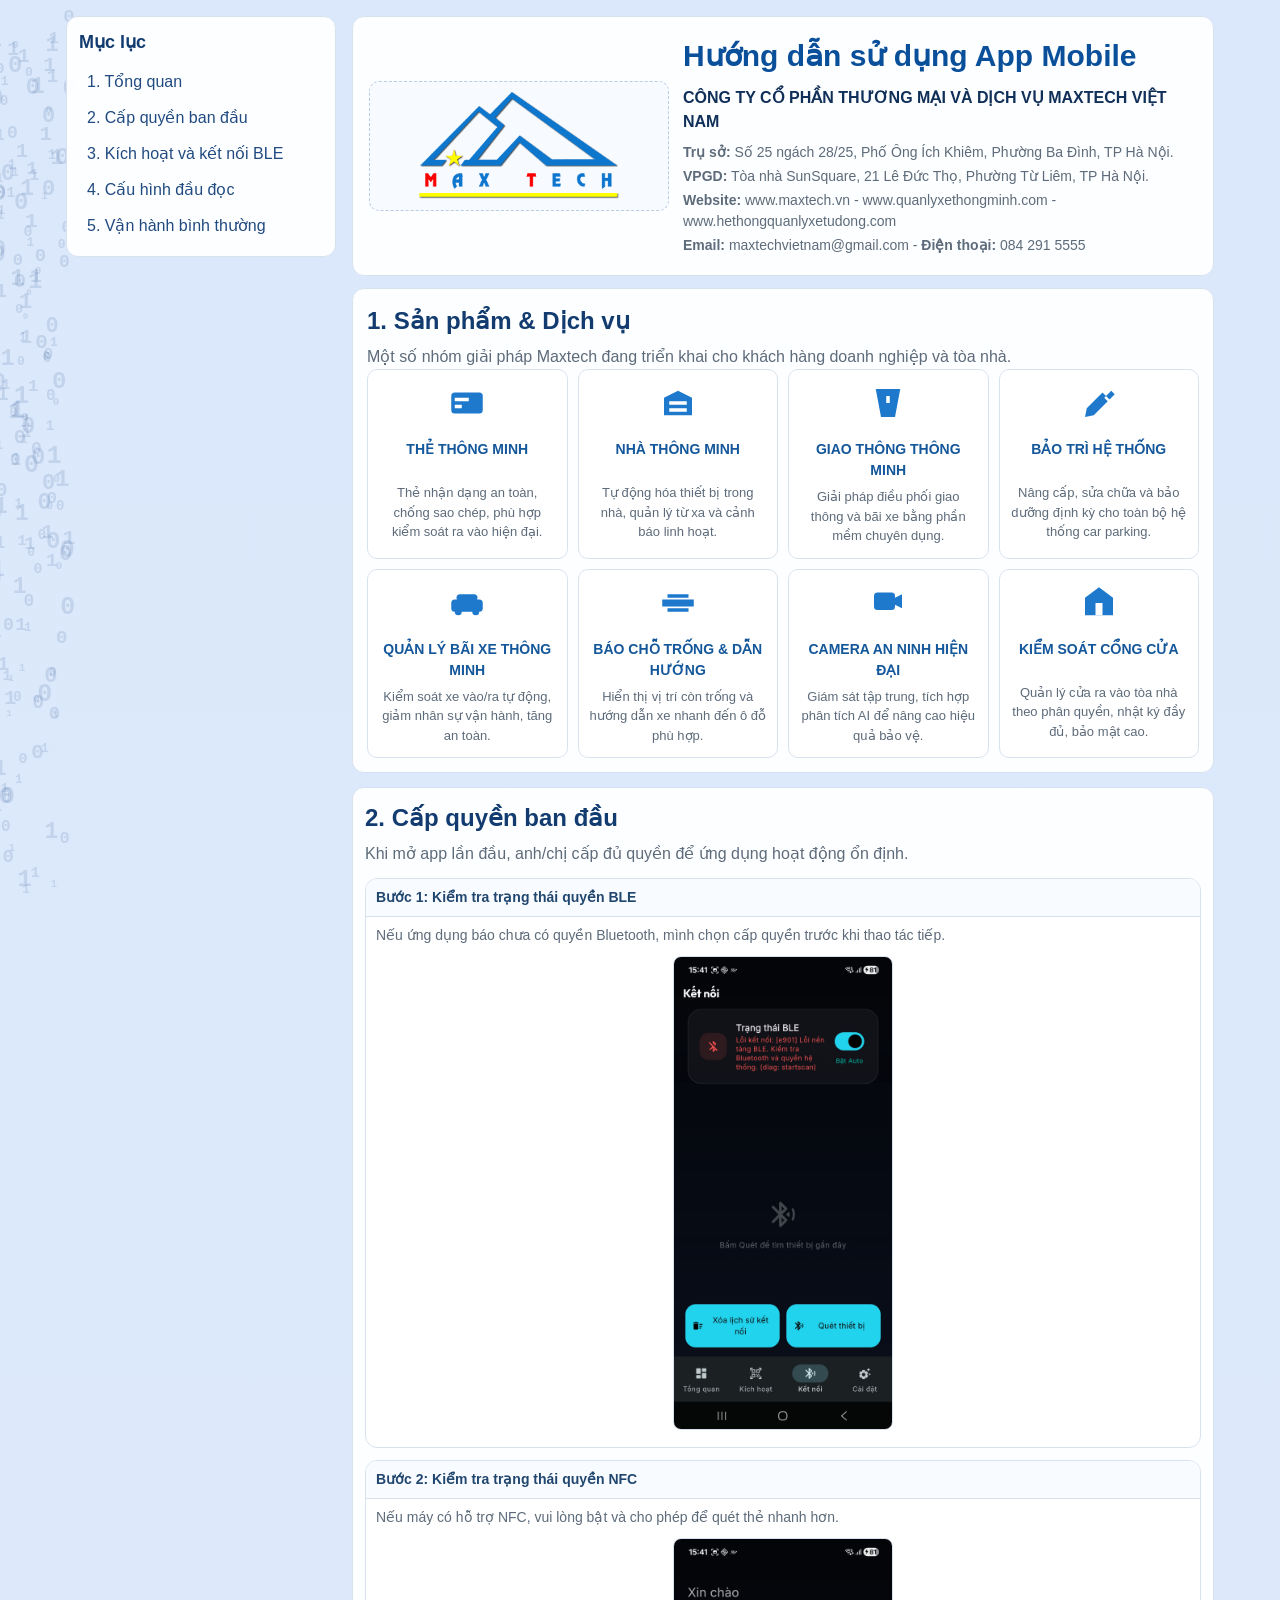
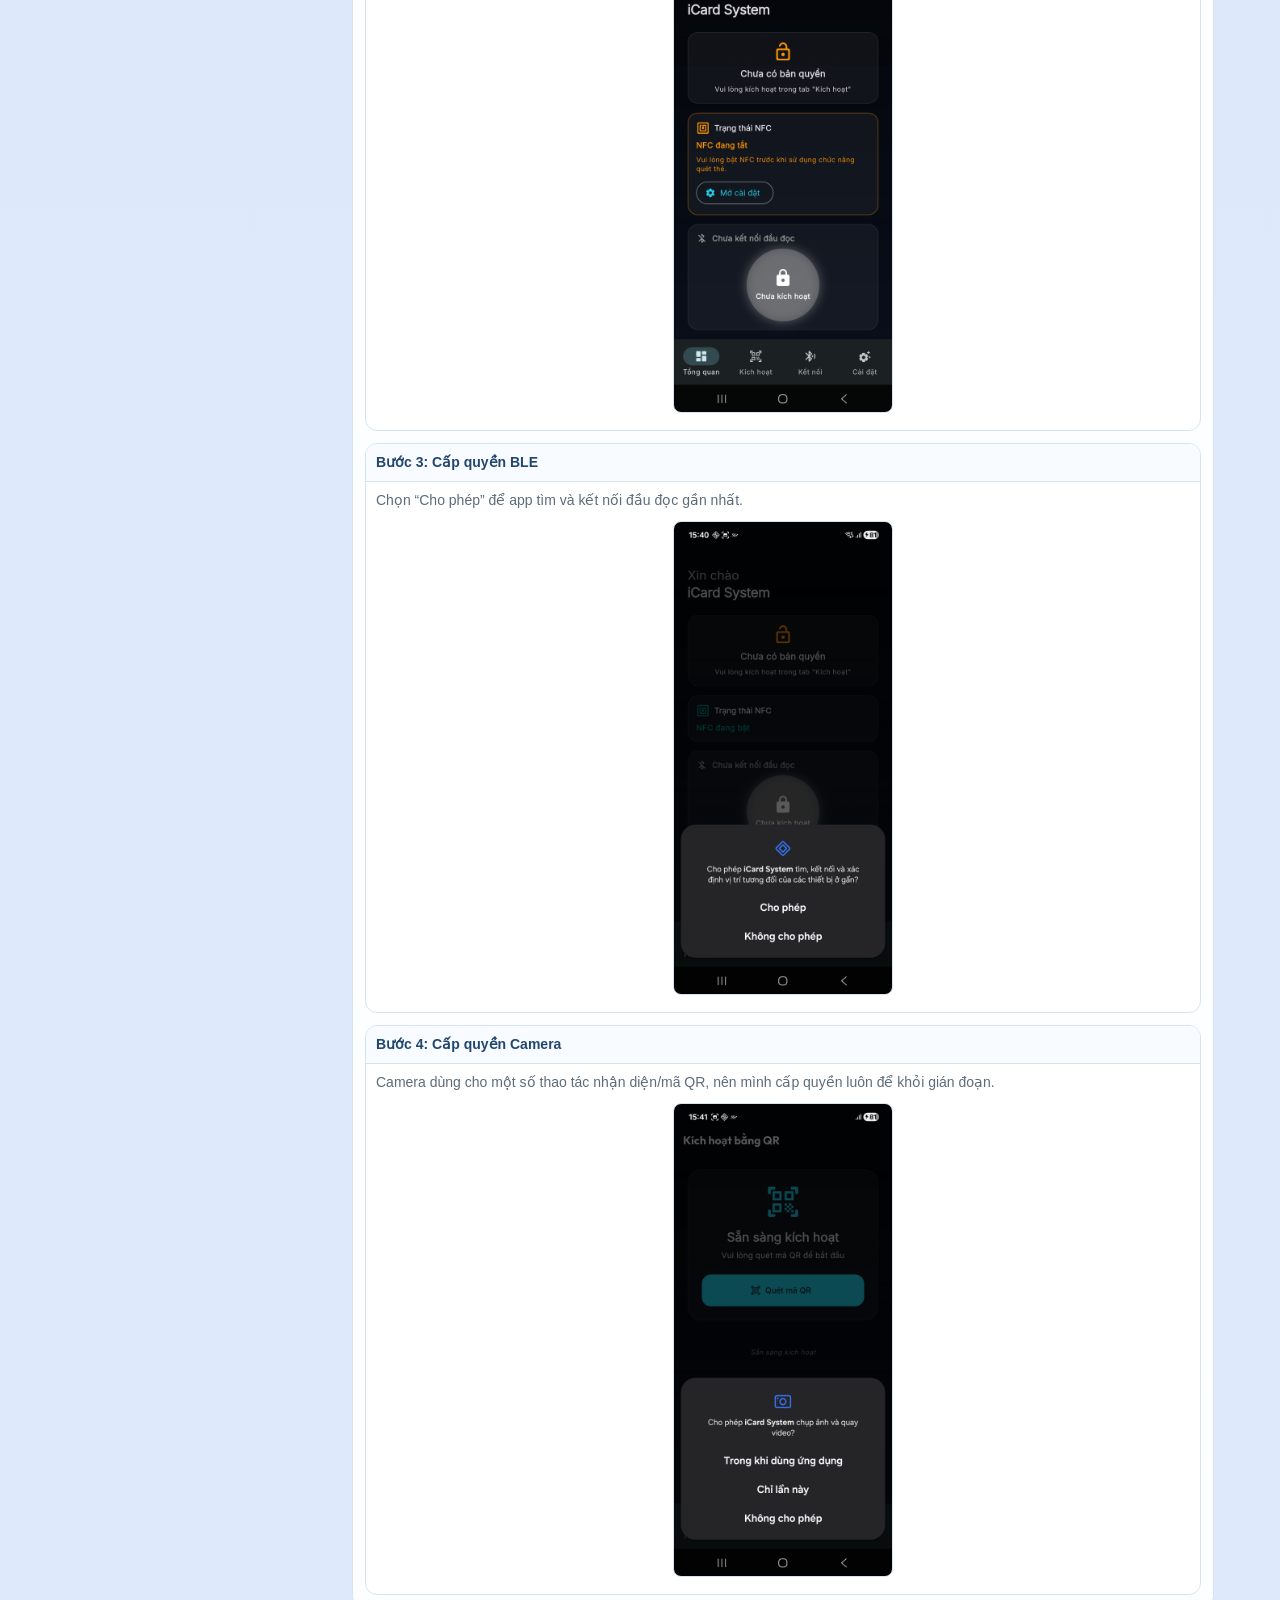
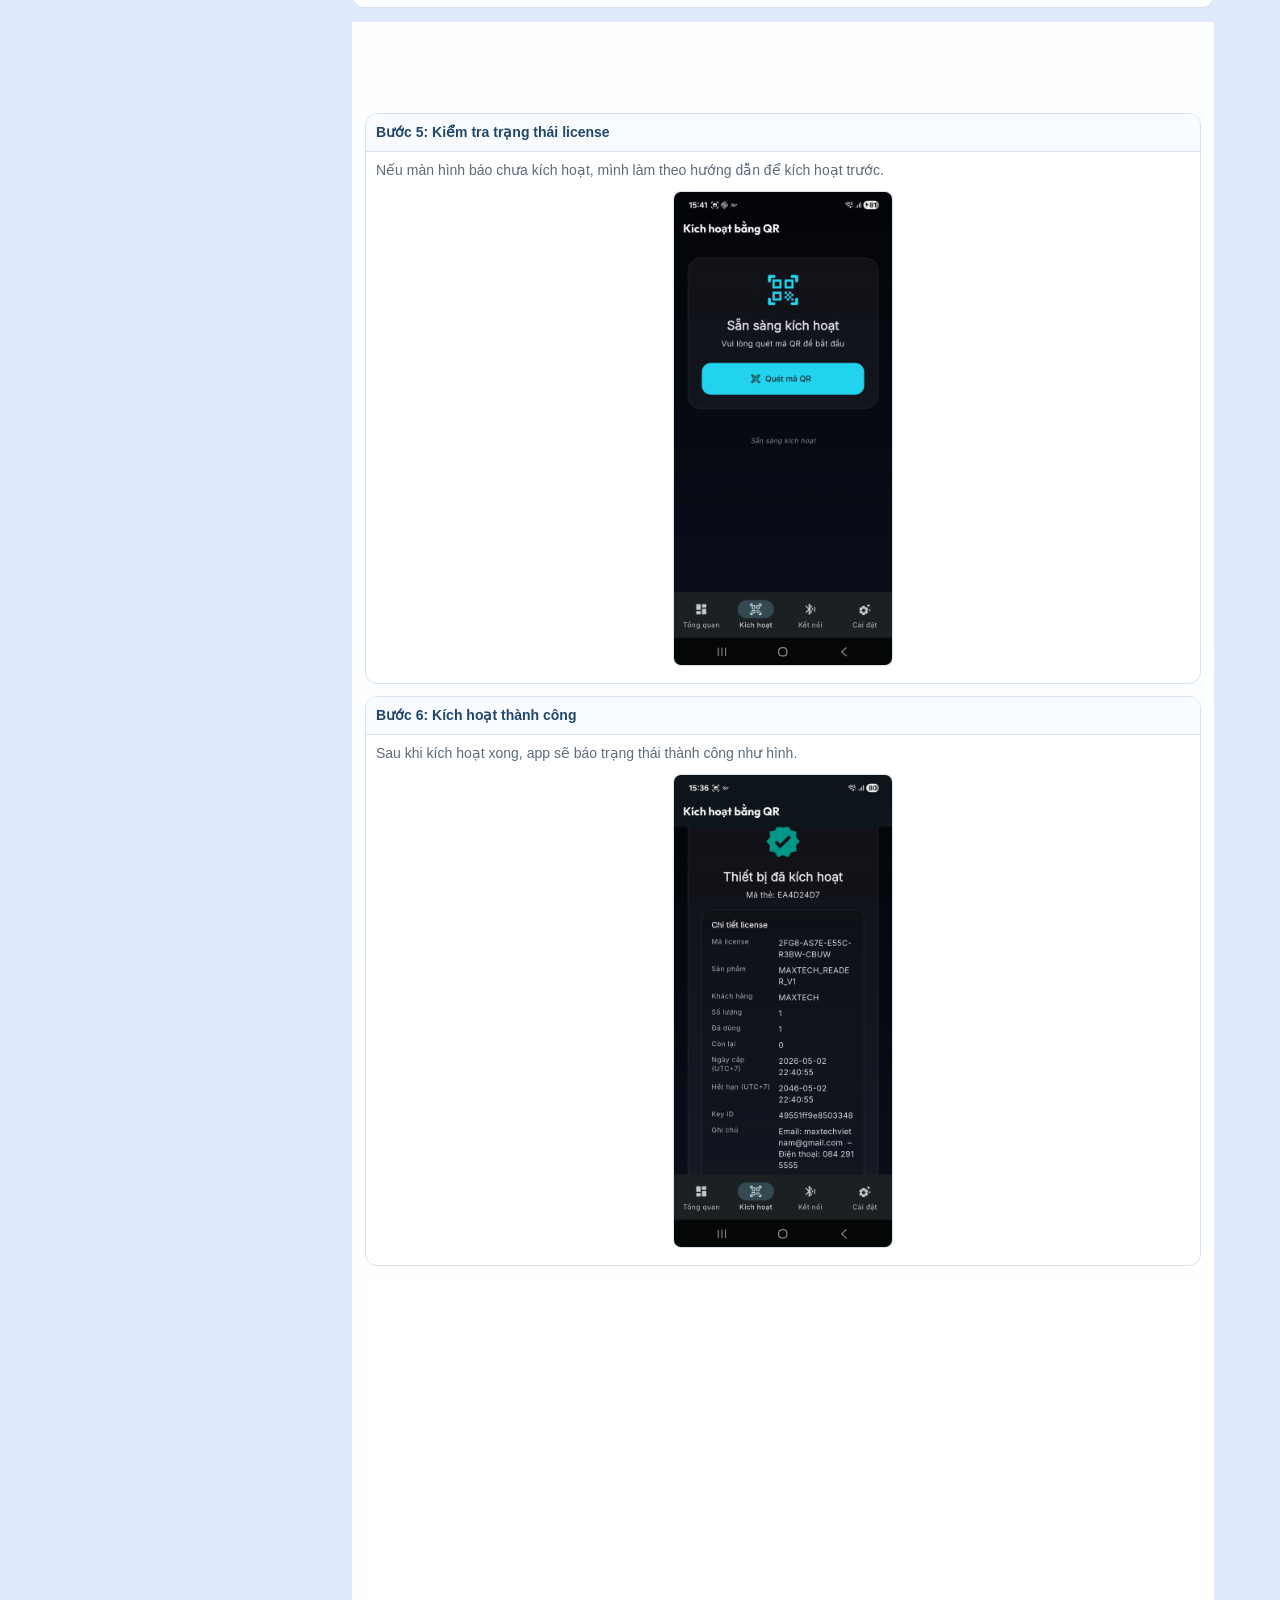
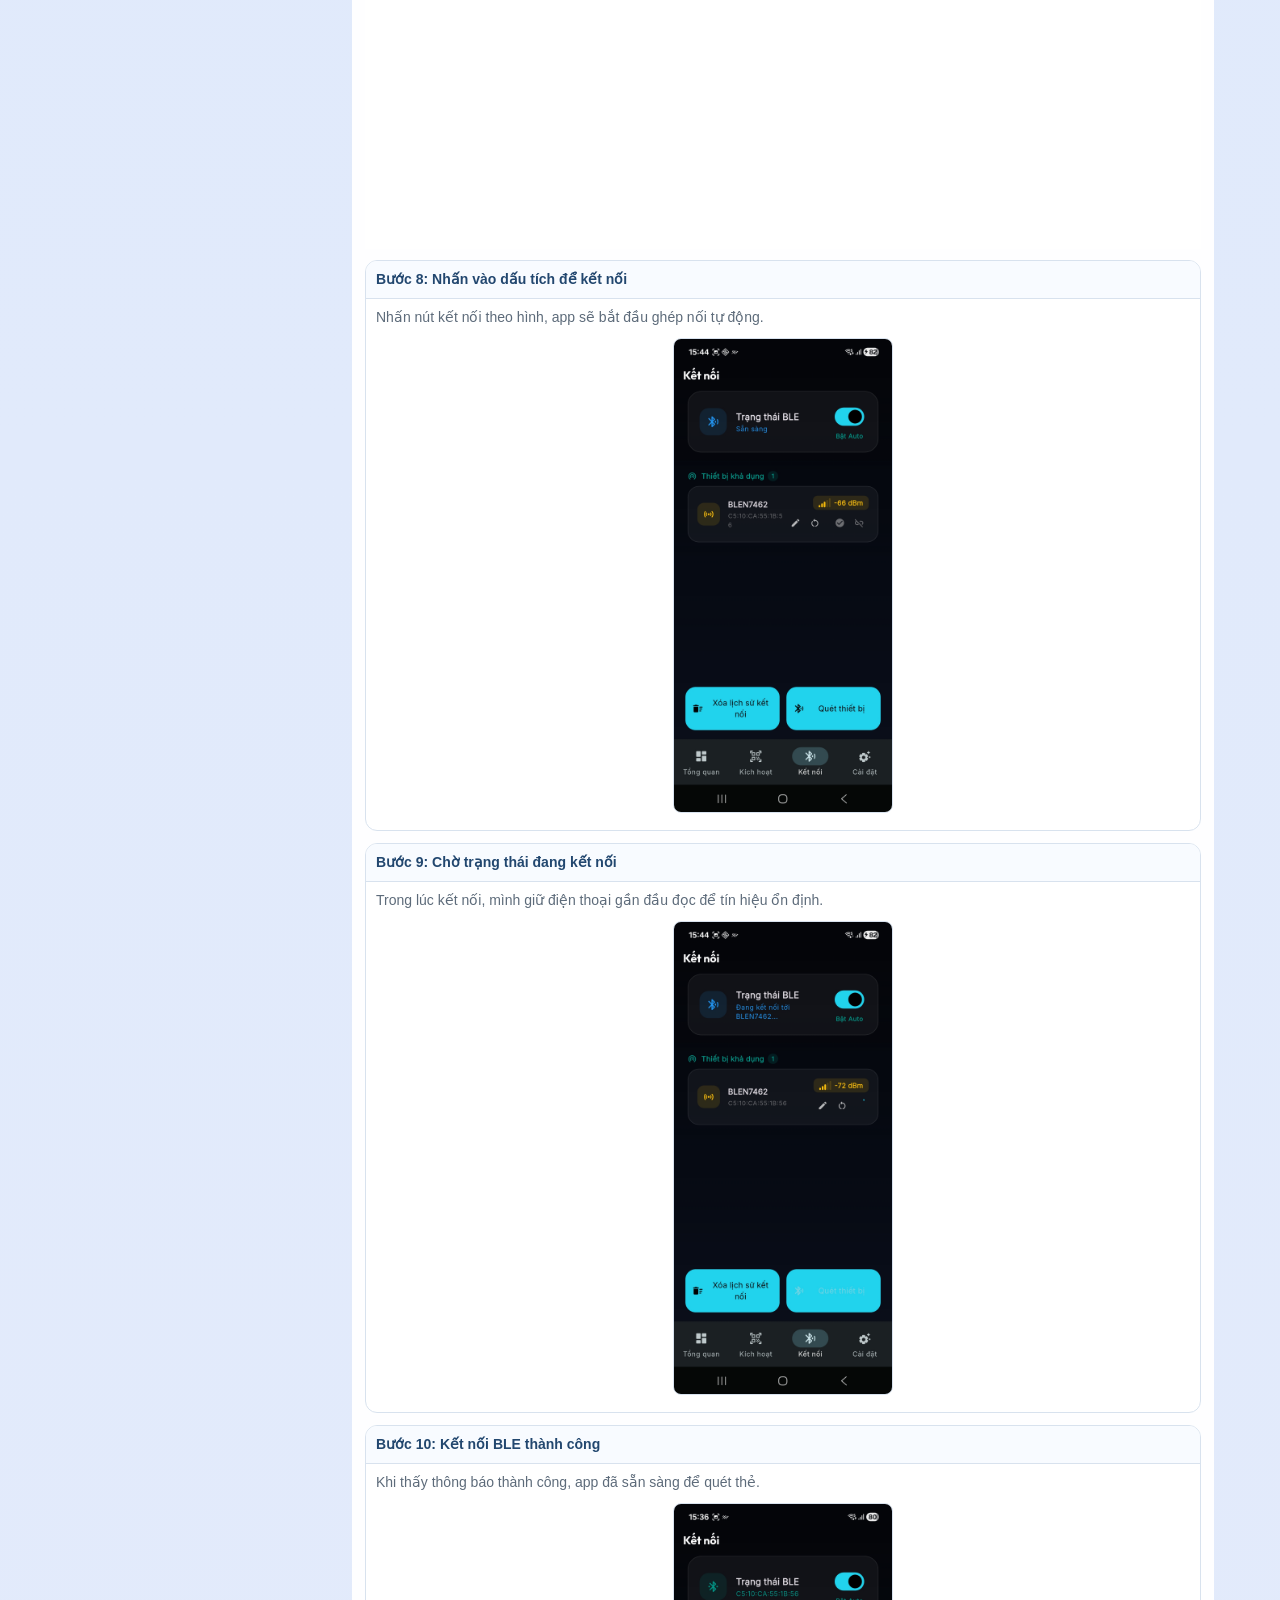
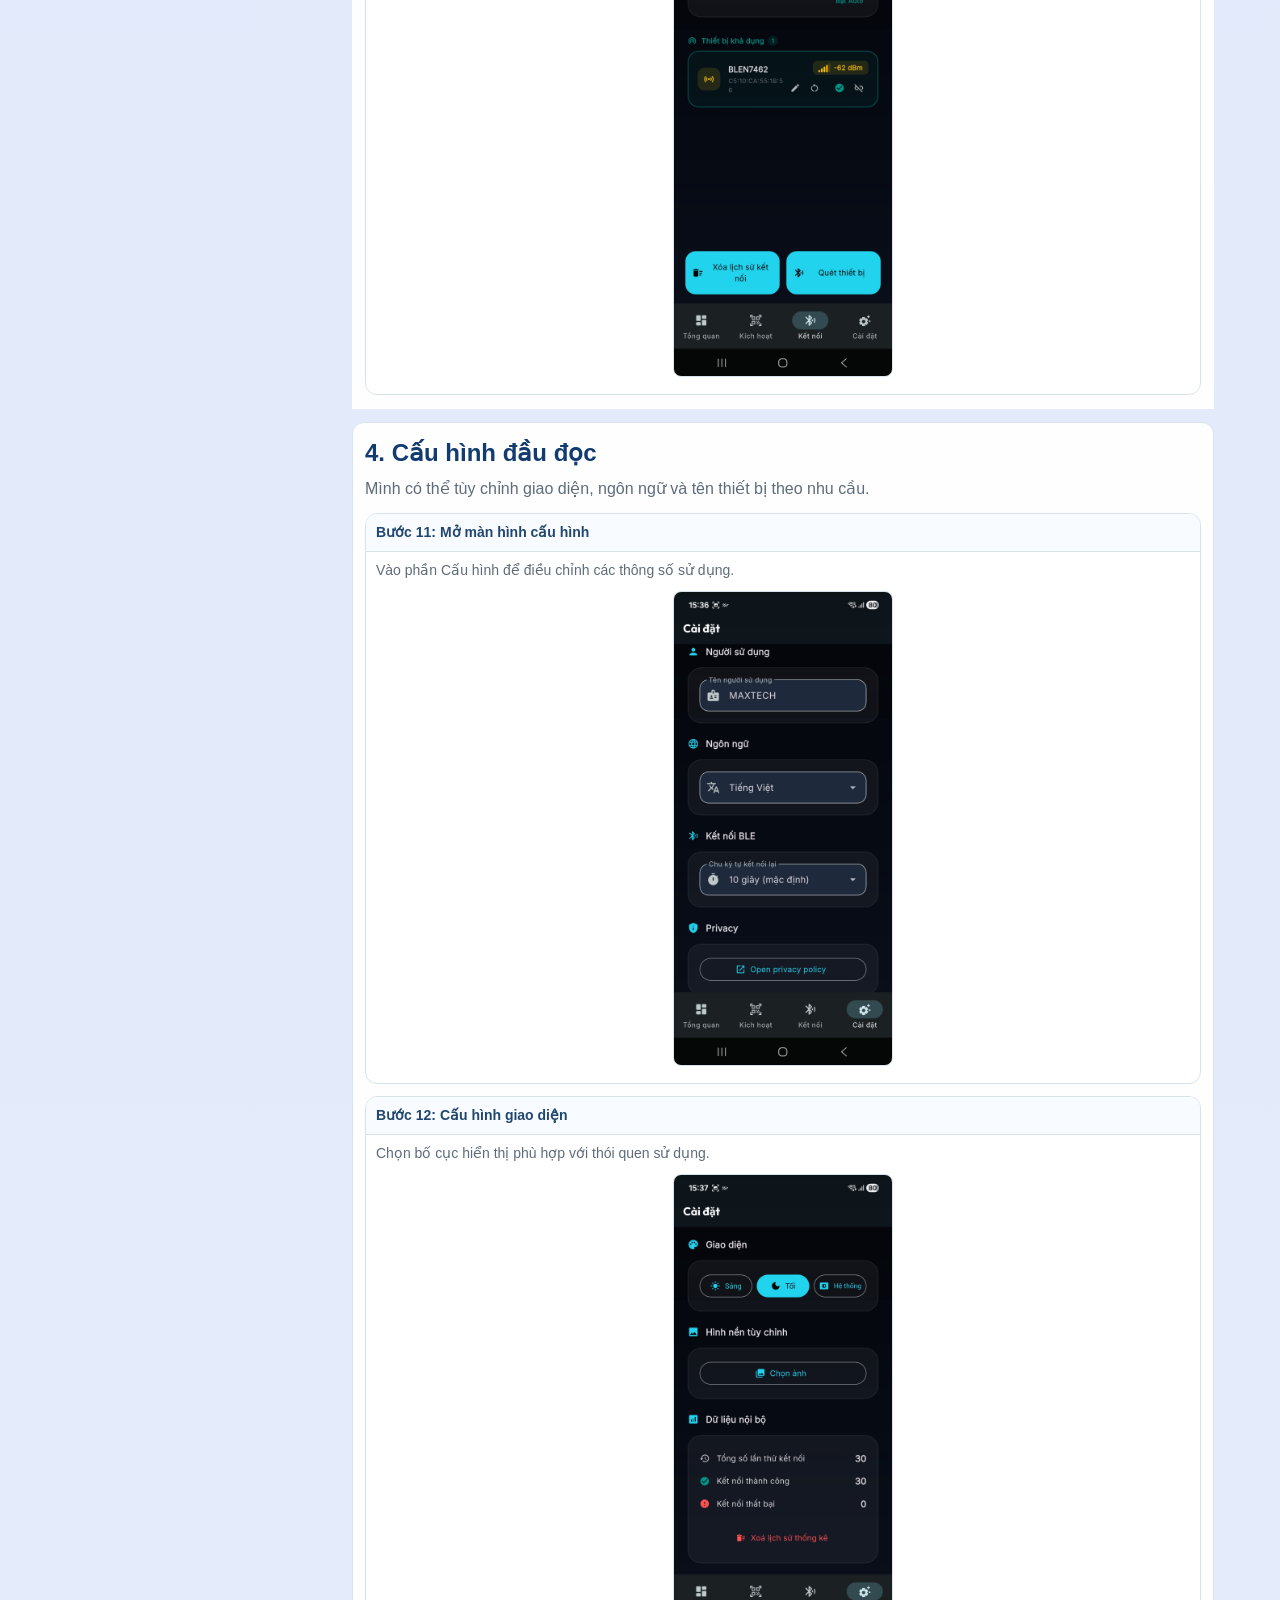
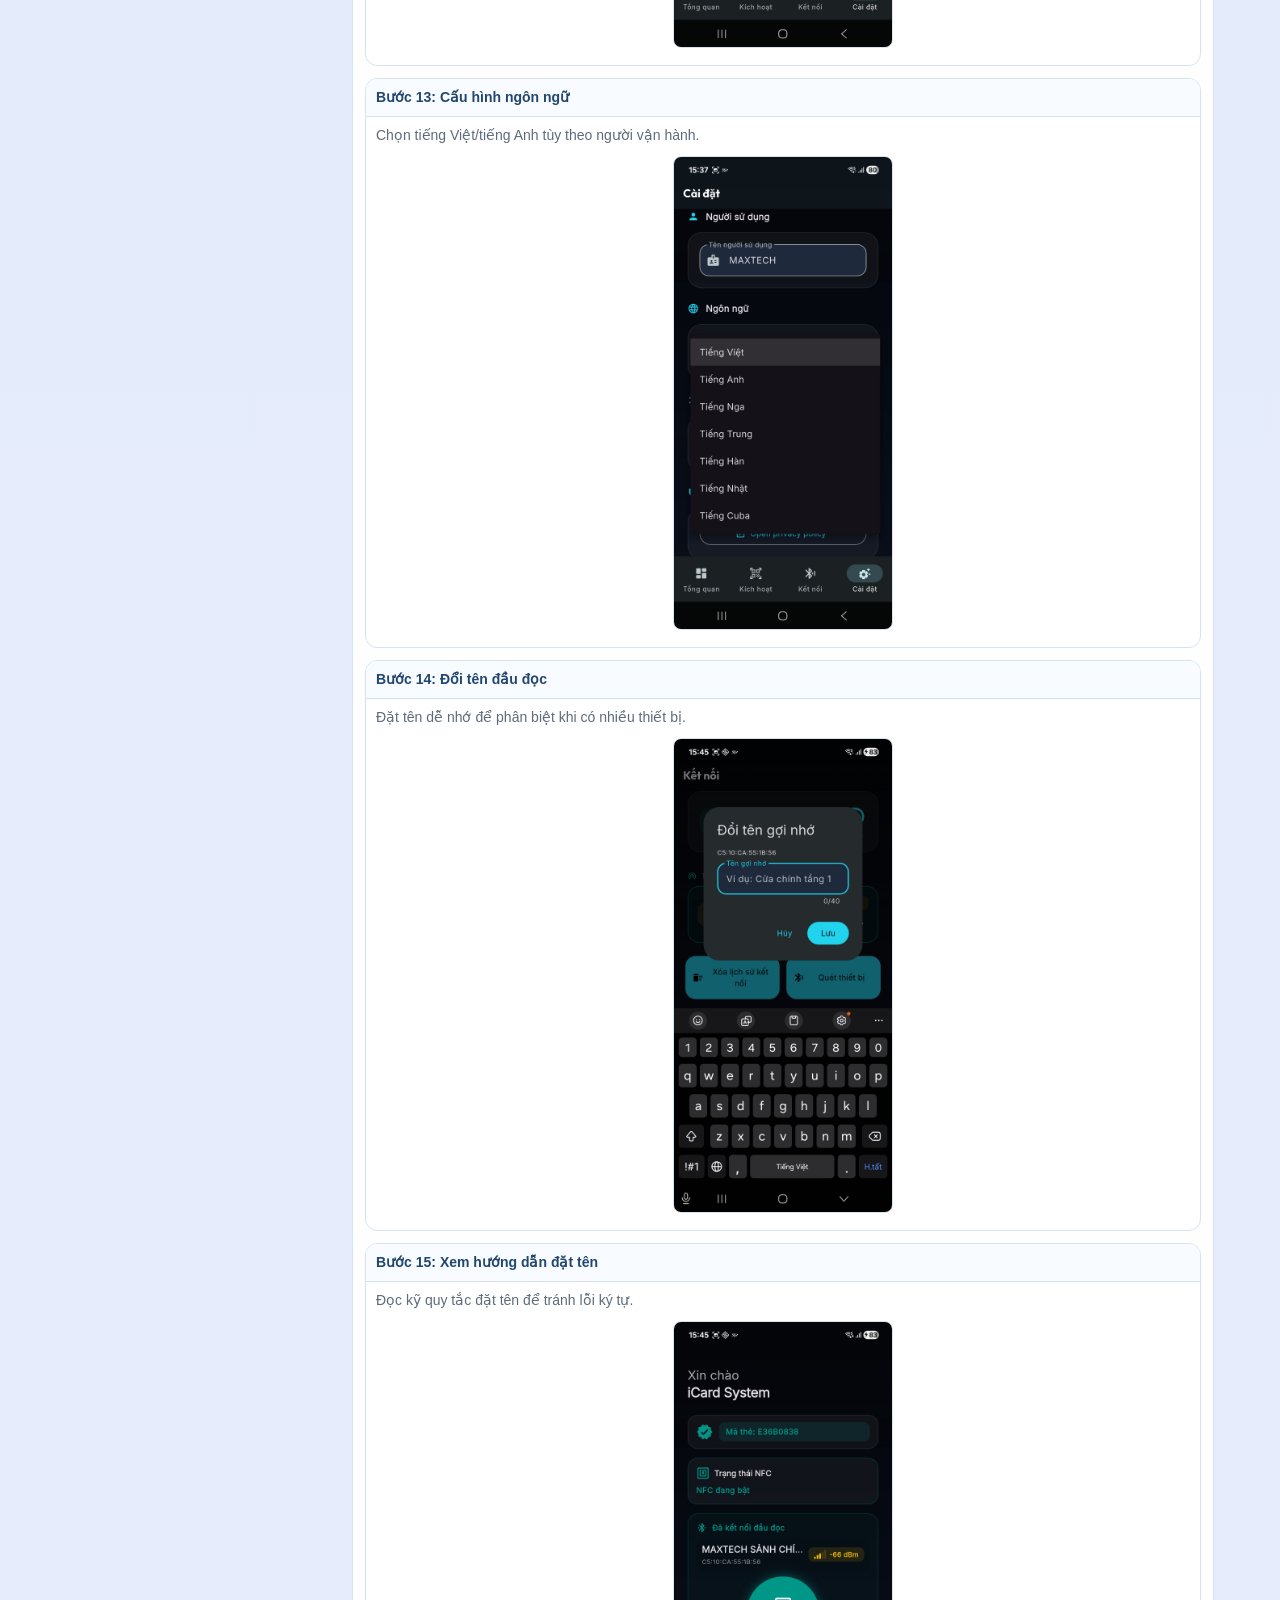
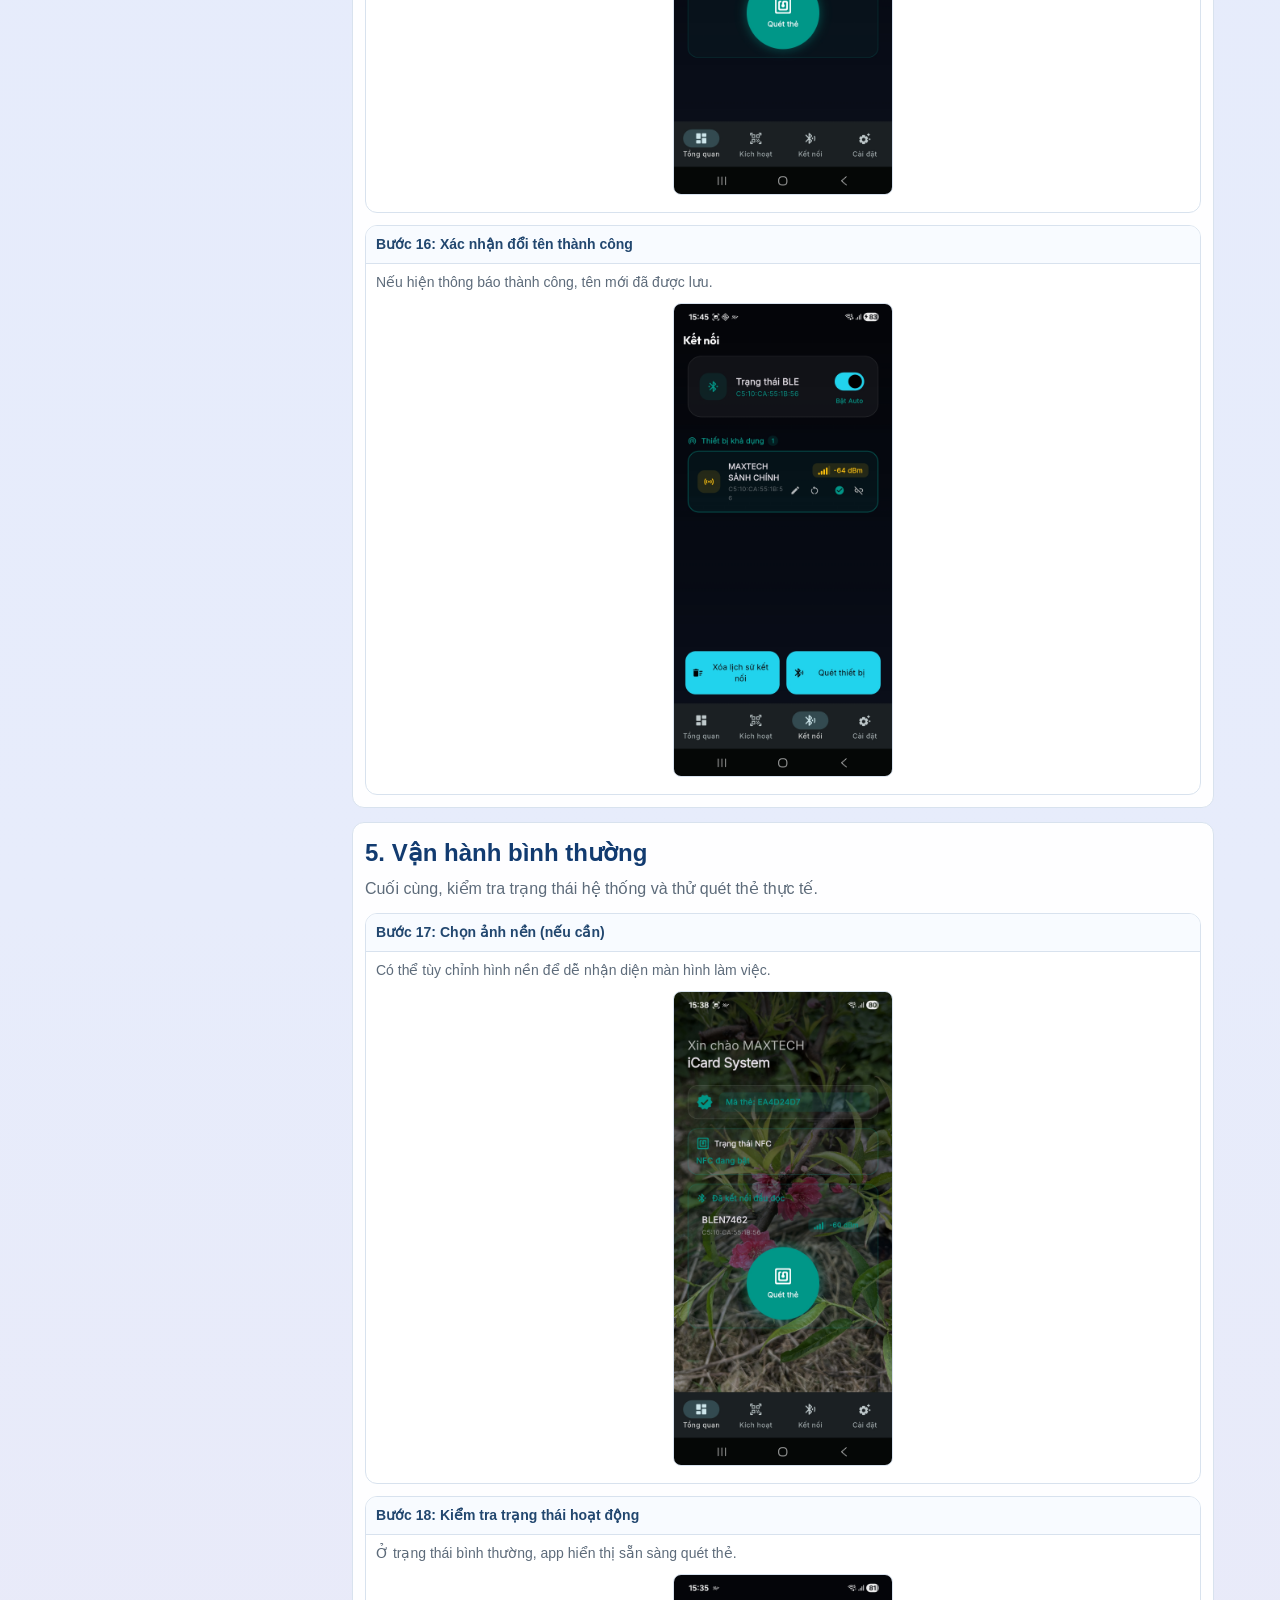
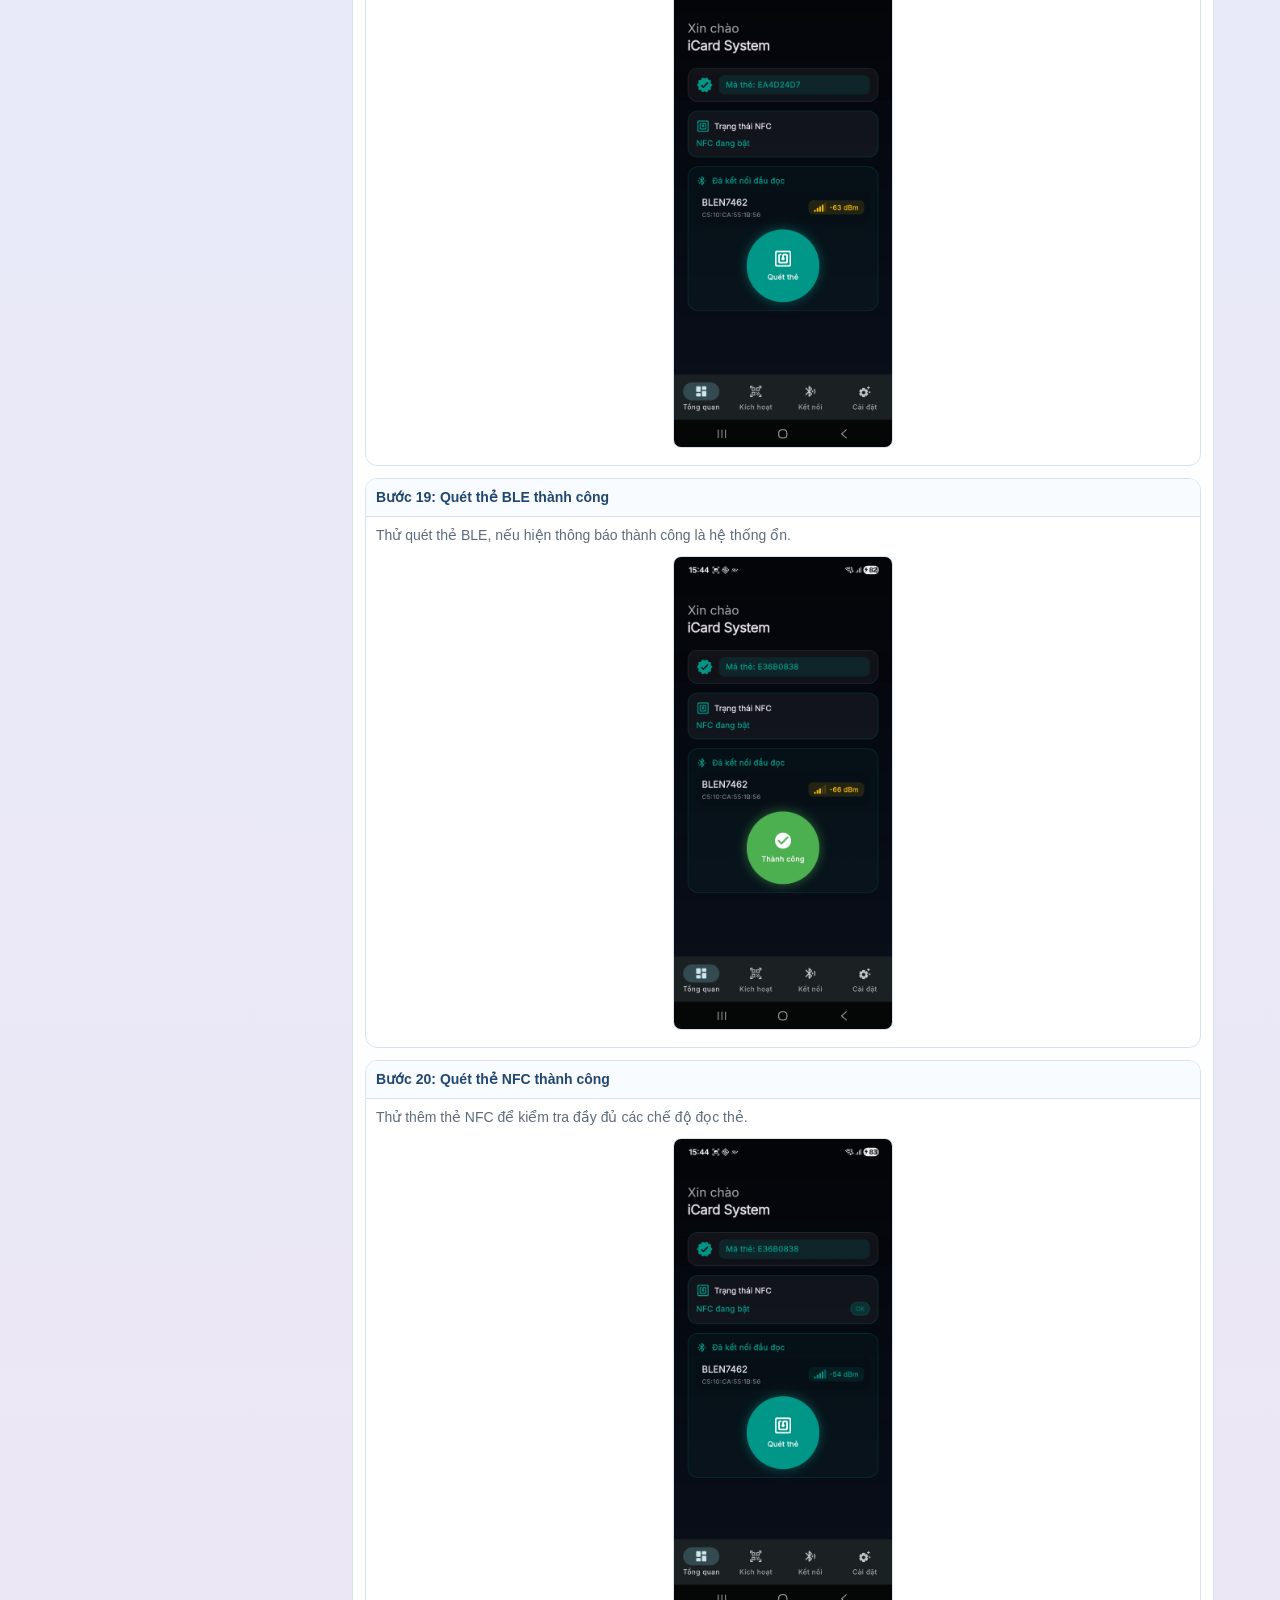
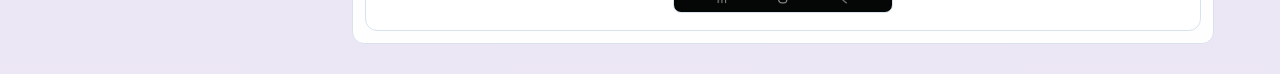
==== index.html @ 520df110 "." ====
﻿<!doctype html>
<html lang="vi">
<head>
  <meta charset="utf-8" />
  <meta name="viewport" content="width=device-width, initial-scale=1" />
  <title>Hướng dẫn sử dụng App Mobile</title>
  <style>
    :root {
      --text: #1d2733;
      --muted: #5d6b7a;
      --line: #d8e2ee;
      --brand: #0a4f9a;
      --card: rgba(255,255,255,0.94);
    }
    * { box-sizing: border-box; }
    body {
      margin: 0;
      font-family: "Segoe UI", Arial, sans-serif;
      color: var(--text);
      line-height: 1.5;
      background: linear-gradient(180deg,#dbe8fb 0%,#e7ecfb 34%,#f2dfeb 52%,#f6ead9 70%,#f4f2d9 86%,#f6f8fb 100%);
      background-size: 100% 240%;
      animation: hnaGradientFlow 22s ease-in-out infinite;
      overflow-x: hidden;
    }
    .bits-layer { position: fixed; inset: 0; z-index: 0; pointer-events: none; overflow: hidden; }
    .bit { position: absolute; color: rgba(20,70,130,.13); font-weight: 700; font-family: Consolas,"Courier New",monospace; animation: bitFlyX linear infinite; }
    @keyframes bitFlyX { 0%{transform:translate3d(-12vw,0,0);opacity:0} 7%{opacity:1} 93%{opacity:1} 100%{transform:translate3d(112vw,0,0);opacity:0} }
    @keyframes hnaGradientFlow { 0%{background-position:50% 0%} 50%{background-position:50% 100%} 100%{background-position:50% 0%} }

    .layout { position: relative; z-index: 1; max-width: 1180px; margin: 0 auto; padding: 16px; display: grid; grid-template-columns: 270px 1fr; gap: 16px; }
    .toc,.hero,.section,.step { background: var(--card); border: 1px solid var(--line); border-radius: 12px; backdrop-filter: blur(2px); }
    .toc { position: sticky; top: 12px; align-self: start; padding: 12px; }
    .toc h2 { margin: 0 0 8px; color: #123b70; font-size: 18px; }
    .toc a { display: block; padding: 6px 8px; text-decoration: none; color: #204a80; border-radius: 8px; }
    .toc a:hover { background: #edf4ff; }

    .hero { padding: 16px; margin-bottom: 12px; }
    .brand-grid { display: grid; grid-template-columns: 300px 1fr; gap: 14px; align-items: center; }
    .logo-box { border: 1px dashed #b8cce4; border-radius: 10px; background: #f7fbff; min-height: 128px; display: flex; align-items: center; justify-content: center; padding: 10px; }
    .logo-box img { max-width: 100%; max-height: 108px; object-fit: contain; }
    .company h1 { margin: 0 0 8px; color: var(--brand); font-size: 30px; }
    .company h2 { margin: 0 0 8px; color: #102f59; font-size: 16px; text-transform: uppercase; }
    .company p { margin: 3px 0; color: var(--muted); font-size: 14px; }

    .section { padding: 12px; margin-bottom: 14px; }

    .services { padding: 14px; margin-bottom: 14px; }
    .services h2 { margin: 0 0 6px; color: #123b70; font-size: 24px; }
    .services p { margin: 0 0 12px; color: var(--muted); }
    .service-grid { display: grid; grid-template-columns: repeat(4, minmax(0, 1fr)); gap: 10px; }
    .service-card { background: #ffffffd9; border: 1px solid var(--line); border-radius: 10px; padding: 12px 10px; text-align: center; min-height: 184px; }
    .svc-icon { width: 42px; height: 42px; margin: 0 auto 8px; color: #1e79cc; }
    .service-card h3 { margin: 0 0 6px; font-size: 14px; color: #14579a; min-height: 38px; text-transform: uppercase; }
    .service-card p { margin: 0; font-size: 13px; color: #5f6f80; }

    .section h2 { margin: 0 0 6px; color: #123b70; font-size: 24px; }
    .section p { margin: 0; color: var(--muted); }

    .step { margin-top: 12px; overflow: hidden; }
    .step-head { background: #f8fbff; border-bottom: 1px solid var(--line); padding: 8px 10px; font-weight: 700; color: #22476f; font-size: 14px; }
    .step-note { margin: 0; padding: 8px 10px 0; color: var(--muted); font-size: 14px; }
    .shot-wrap { padding: 10px; text-align: center; }
    .shot { width: 220px !important; max-width: 220px !important; height: auto; border: 1px solid var(--line); border-radius: 8px; background: #eef3f9; }

    @media (max-width: 980px) {
      .layout { grid-template-columns: 1fr; }
      .toc { position: static; }
      .brand-grid { grid-template-columns: 1fr; }
      .service-grid { grid-template-columns: repeat(2, minmax(0, 1fr)); }
    }
    @media (max-width: 640px) {
      .service-grid { grid-template-columns: 1fr; }
    }
  </style>
</head>
<body>
  <div class="bits-layer" id="bitsLayer" aria-hidden="true"></div>

  <div class="layout">
    <aside class="toc">
      <h2>Mục lục</h2>
      <a href="#overview">1. Tổng quan</a>
      <a href="#permission">2. Cấp quyền ban đầu</a>
      <a href="#activate">3. Kích hoạt và kết nối BLE</a>
      <a href="#config">4. Cấu hình đầu đọc</a>
      <a href="#normal">5. Vận hành bình thường</a>
    </aside>

    <main>
      <section class="hero" id="overview">
        <div class="brand-grid">
          <div class="logo-box"><img src="logo-maxtech.png" alt="Logo Maxtech" /></div>
          <div class="company">
            <h1>Hướng dẫn sử dụng App Mobile</h1>
            <h2>CÔNG TY CỔ PHẦN THƯƠNG MẠI VÀ DỊCH VỤ MAXTECH VIỆT NAM</h2>
            <p><strong>Trụ sở:</strong> Số 25 ngách 28/25, Phố Ông Ích Khiêm, Phường Ba Đình, TP Hà Nội.</p>
            <p><strong>VPGD:</strong> Tòa nhà SunSquare, 21 Lê Đức Thọ, Phường Từ Liêm, TP Hà Nội.</p>
            <p><strong>Website:</strong> www.maxtech.vn - www.quanlyxethongminh.com - www.hethongquanlyxetudong.com</p>
            <p><strong>Email:</strong> maxtechvietnam@gmail.com - <strong>Điện thoại:</strong> 084 291 5555</p>
          </div>
        </div>
      </section>
      <section class="services section" id="services">
        <h2>1. S&#7843;n ph&#7849;m &amp; D&#7883;ch v&#7909;</h2>
        <p>M&#7897;t s&#7889; nh&#243;m gi&#7843;i ph&#225;p Maxtech &#273;ang tri&#7875;n khai cho kh&#225;ch h&#224;ng doanh nghi&#7879;p v&#224; t&#242;a nh&#224;.</p>
        <div class="service-grid">
          <article class="service-card"><svg class="svc-icon" viewBox="0 0 24 24" fill="currentColor"><rect x="3" y="6" width="18" height="12" rx="2"/><rect x="5" y="9" width="8" height="2" fill="white"/><rect x="5" y="13" width="4" height="2" fill="white"/></svg><h3>Th&#7867; th&#244;ng minh</h3><p>Th&#7867; nh&#7853;n d&#7841;ng an to&#224;n, ch&#7889;ng sao ch&#233;p, ph&#249; h&#7907;p ki&#7875;m so&#225;t ra v&#224;o hi&#7879;n &#273;&#7841;i.</p></article>
          <article class="service-card"><svg class="svc-icon" viewBox="0 0 24 24" fill="currentColor"><path d="M4 9l8-4 8 4v10H4z"/><rect x="7" y="11" width="10" height="2" fill="white"/><rect x="7" y="15" width="10" height="2" fill="white"/></svg><h3>Nh&#224; th&#244;ng minh</h3><p>T&#7921; &#273;&#7897;ng h&#243;a thi&#7871;t b&#7883; trong nh&#224;, qu&#7843;n l&#253; t&#7915; xa v&#224; c&#7843;nh b&#225;o linh ho&#7841;t.</p></article>
          <article class="service-card"><svg class="svc-icon" viewBox="0 0 24 24" fill="currentColor"><path d="M5 4h14l-3 16H8z"/><rect x="11" y="8" width="2" height="4" fill="white"/></svg><h3>Giao th&#244;ng th&#244;ng minh</h3><p>Gi&#7843;i ph&#225;p &#273;i&#7873;u ph&#7889;i giao th&#244;ng v&#224; b&#227;i xe b&#7857;ng ph&#7847;n m&#7873;m chuy&#234;n d&#7909;ng.</p></article>
          <article class="service-card"><svg class="svc-icon" viewBox="0 0 24 24" fill="currentColor"><path d="M21 7l-4 4-2-2 4-4zM4 20l5-1 9-9-4-4-9 9z"/></svg><h3>B&#7843;o tr&#236; h&#7879; th&#7889;ng</h3><p>N&#226;ng c&#7845;p, s&#7917;a ch&#7919;a v&#224; b&#7843;o d&#432;&#7905;ng &#273;&#7883;nh k&#7923; cho to&#224;n b&#7897; h&#7879; th&#7889;ng car parking.</p></article>
          <article class="service-card"><svg class="svc-icon" viewBox="0 0 24 24" fill="currentColor"><rect x="3" y="10" width="18" height="7" rx="2"/><circle cx="7" cy="17" r="2"/><circle cx="17" cy="17" r="2"/><rect x="6" y="7" width="12" height="4" rx="2"/></svg><h3>Qu&#7843;n l&#253; b&#227;i xe th&#244;ng minh</h3><p>Ki&#7875;m so&#225;t xe v&#224;o/ra t&#7921; &#273;&#7897;ng, gi&#7843;m nh&#226;n s&#7921; v&#7853;n h&#224;nh, t&#259;ng an to&#224;n.</p></article>
          <article class="service-card"><svg class="svc-icon" viewBox="0 0 24 24" fill="currentColor"><path d="M3 10h18v4H3zM6 7h12v2H6zM6 15h12v2H6z"/></svg><h3>B&#225;o ch&#7895; tr&#7889;ng &amp; d&#7851;n h&#432;&#7899;ng</h3><p>Hi&#7875;n th&#7883; v&#7883; tr&#237; c&#242;n tr&#7889;ng v&#224; h&#432;&#7899;ng d&#7851;n xe nhanh &#273;&#7871;n &#244; &#273;&#7895; ph&#249; h&#7907;p.</p></article>
          <article class="service-card"><svg class="svc-icon" viewBox="0 0 24 24" fill="currentColor"><rect x="4" y="6" width="12" height="10" rx="2"/><path d="M16 9l4-2v8l-4-2z"/></svg><h3>Camera an ninh hi&#7879;n &#273;&#7841;i</h3><p>Gi&#225;m s&#225;t t&#7853;p trung, t&#237;ch h&#7907;p ph&#226;n t&#237;ch AI &#273;&#7875; n&#226;ng cao hi&#7879;u qu&#7843; b&#7843;o v&#7879;.</p></article>
          <article class="service-card"><svg class="svc-icon" viewBox="0 0 24 24" fill="currentColor"><path d="M12 3l8 6v10H4V9z"/><rect x="10" y="12" width="4" height="7" fill="white"/></svg><h3>Ki&#7875;m so&#225;t c&#7893;ng c&#7917;a</h3><p>Qu&#7843;n l&#253; c&#7917;a ra v&#224;o t&#242;a nh&#224; theo ph&#226;n quy&#7873;n, nh&#7853;t k&#253; &#273;&#7847;y &#273;&#7911;, b&#7843;o m&#7853;t cao.</p></article>
        </div>
      </section>
<section class="section" id="permission">
        <h2>2. Cấp quyền ban đầu</h2>
        <p>Khi mở app lần đầu, anh/chị cấp đủ quyền để ứng dụng hoạt động ổn định.</p>

        <article class="step"><div class="step-head">Bước 1: Kiểm tra trạng thái quyền BLE</div><p class="step-note">Nếu ứng dụng báo chưa có quyền Bluetooth, mình chọn cấp quyền trước khi thao tác tiếp.</p><div class="shot-wrap"><img class="shot" src="tt-chuacapquyen-ble.jpg" alt="Chưa cấp quyền BLE" loading="lazy" /></div></article>
        <article class="step"><div class="step-head">Bước 2: Kiểm tra trạng thái quyền NFC</div><p class="step-note">Nếu máy có hỗ trợ NFC, vui lòng bật và cho phép để quét thẻ nhanh hơn.</p><div class="shot-wrap"><img class="shot" src="tt-chuacapquyen-nfc.jpg" alt="Chưa cấp quyền NFC" loading="lazy" /></div></article>
        <article class="step"><div class="step-head">Bước 3: Cấp quyền BLE</div><p class="step-note">Chọn “Cho phép” để app tìm và kết nối đầu đọc gần nhất.</p><div class="shot-wrap"><img class="shot" src="b1-capquyen-ble.jpg" alt="Cấp quyền BLE" loading="lazy" /></div></article>
        <article class="step"><div class="step-head">Bước 4: Cấp quyền Camera</div><p class="step-note">Camera dùng cho một số thao tác nhận diện/mã QR, nên mình cấp quyền luôn để khỏi gián đoạn.</p><div class="shot-wrap"><img class="shot" src="tt-capquyen-camera.jpg" alt="Cấp quyền Camera" loading="lazy" /></div></article>
      </section>

      <section class="section" id="activate">
        <h2>3. Kích hoạt và kết nối BLE</h2>
        <p>Ở bước này, mình kích hoạt app và ghép nối với thiết bị iCard qua BLE.</p>

        <article class="step"><div class="step-head">Bước 5: Kiểm tra trạng thái license</div><p class="step-note">Nếu màn hình báo chưa kích hoạt, mình làm theo hướng dẫn để kích hoạt trước.</p><div class="shot-wrap"><img class="shot" src="tt-chuakichhoat-licence.jpg" alt="Chưa kích hoạt license" loading="lazy" /></div></article>
        <article class="step"><div class="step-head">Bước 6: Kích hoạt thành công</div><p class="step-note">Sau khi kích hoạt xong, app sẽ báo trạng thái thành công như hình.</p><div class="shot-wrap"><img class="shot" src="tt-kichhoat-thanhcong.jpg" alt="Kích hoạt thành công" loading="lazy" /></div></article>
        <article class="step"><div class="step-head">Bước 7: Vào màn hình BLE</div><p class="step-note">Chuyển sang tab BLE để bắt đầu tìm thiết bị đầu đọc.</p><div class="shot-wrap"><img class="shot" src="tt-manhinh-ble-anhnen.jpg" alt="Màn hình BLE" loading="lazy" /></div></article>
        <article class="step"><div class="step-head">Bước 8: Nhấn vào dấu tích để kết nối</div><p class="step-note">Nhấn nút kết nối theo hình, app sẽ bắt đầu ghép nối tự động.</p><div class="shot-wrap"><img class="shot" src="tt-kichhoat-ble-nhapvaodautich.jpg" alt="Nhấn tích kết nối BLE" loading="lazy" /></div></article>
        <article class="step"><div class="step-head">Bước 9: Chờ trạng thái đang kết nối</div><p class="step-note">Trong lúc kết nối, mình giữ điện thoại gần đầu đọc để tín hiệu ổn định.</p><div class="shot-wrap"><img class="shot" src="tt-dangketnoi-ble.jpg" alt="Đang kết nối BLE" loading="lazy" /></div></article>
        <article class="step"><div class="step-head">Bước 10: Kết nối BLE thành công</div><p class="step-note">Khi thấy thông báo thành công, app đã sẵn sàng để quét thẻ.</p><div class="shot-wrap"><img class="shot" src="tt-ketnoi-ble-icard-thanhcong.jpg" alt="Kết nối BLE thành công" loading="lazy" /></div></article>
      </section>

      <section class="section" id="config">
        <h2>4. Cấu hình đầu đọc</h2>
        <p>Mình có thể tùy chỉnh giao diện, ngôn ngữ và tên thiết bị theo nhu cầu.</p>

        <article class="step"><div class="step-head">Bước 11: Mở màn hình cấu hình</div><p class="step-note">Vào phần Cấu hình để điều chỉnh các thông số sử dụng.</p><div class="shot-wrap"><img class="shot" src="tt-cauhinh.jpg" alt="Màn hình cấu hình" loading="lazy" /></div></article>
        <article class="step"><div class="step-head">Bước 12: Cấu hình giao diện</div><p class="step-note">Chọn bố cục hiển thị phù hợp với thói quen sử dụng.</p><div class="shot-wrap"><img class="shot" src="tt-cauhinh-giaodien.jpg" alt="Cấu hình giao diện" loading="lazy" /></div></article>
        <article class="step"><div class="step-head">Bước 13: Cấu hình ngôn ngữ</div><p class="step-note">Chọn tiếng Việt/tiếng Anh tùy theo người vận hành.</p><div class="shot-wrap"><img class="shot" src="tt-cauhinh-ngonngu.jpg" alt="Cấu hình ngôn ngữ" loading="lazy" /></div></article>
        <article class="step"><div class="step-head">Bước 14: Đổi tên đầu đọc</div><p class="step-note">Đặt tên dễ nhớ để phân biệt khi có nhiều thiết bị.</p><div class="shot-wrap"><img class="shot" src="tt-cauhinh-ten-daudoc.jpg" alt="Cấu hình tên đầu đọc" loading="lazy" /></div></article>
        <article class="step"><div class="step-head">Bước 15: Xem hướng dẫn đặt tên</div><p class="step-note">Đọc kỹ quy tắc đặt tên để tránh lỗi ký tự.</p><div class="shot-wrap"><img class="shot" src="tt-cauhinh-ten-daudoc-hdbt.jpg" alt="Hướng dẫn đặt tên" loading="lazy" /></div></article>
        <article class="step"><div class="step-head">Bước 16: Xác nhận đổi tên thành công</div><p class="step-note">Nếu hiện thông báo thành công, tên mới đã được lưu.</p><div class="shot-wrap"><img class="shot" src="tt-cauhinh-ten-daudoc-thanhcong.jpg" alt="Đổi tên thành công" loading="lazy" /></div></article>
      </section>

      <section class="section" id="normal">
        <h2>5. Vận hành bình thường</h2>
        <p>Cuối cùng, kiểm tra trạng thái hệ thống và thử quét thẻ thực tế.</p>

        <article class="step"><div class="step-head">Bước 17: Chọn ảnh nền (nếu cần)</div><p class="step-note">Có thể tùy chỉnh hình nền để dễ nhận diện màn hình làm việc.</p><div class="shot-wrap"><img class="shot" src="tt-ch-anhnen.jpg" alt="Chọn ảnh nền" loading="lazy" /></div></article>
        <article class="step"><div class="step-head">Bước 18: Kiểm tra trạng thái hoạt động</div><p class="step-note">Ở trạng thái bình thường, app hiển thị sẵn sàng quét thẻ.</p><div class="shot-wrap"><img class="shot" src="tt-hoatdong-binhthuong.jpg" alt="Hoạt động bình thường" loading="lazy" /></div></article>
        <article class="step"><div class="step-head">Bước 19: Quét thẻ BLE thành công</div><p class="step-note">Thử quét thẻ BLE, nếu hiện thông báo thành công là hệ thống ổn.</p><div class="shot-wrap"><img class="shot" src="tt-quetthe-thanhcong-ble.jpg" alt="Quét thẻ BLE thành công" loading="lazy" /></div></article>
        <article class="step"><div class="step-head">Bước 20: Quét thẻ NFC thành công</div><p class="step-note">Thử thêm thẻ NFC để kiểm tra đầy đủ các chế độ đọc thẻ.</p><div class="shot-wrap"><img class="shot" src="tt-quetthe-thanhcong-nfc.jpg" alt="Quét thẻ NFC thành công" loading="lazy" /></div></article>
      </section>
    </main>
  </div>

  <script>
    (function () {
      const layer = document.getElementById('bitsLayer');
      const count = 440;
      for (let i = 0; i < count; i++) {
        const span = document.createElement('span');
        span.className = 'bit';
        span.textContent = Math.random() > 0.5 ? '1' : '0';
        span.style.left = (-10 + Math.random() * 15).toFixed(2) + 'vw';
        span.style.top = (Math.random() * 100).toFixed(2) + 'vh';
        span.style.fontSize = (9 + Math.random() * 16).toFixed(0) + 'px';
        span.style.animationDuration = (7 + Math.random() * 16).toFixed(2) + 's';
        span.style.animationDelay = (-Math.random() * 22).toFixed(2) + 's';
        layer.appendChild(span);
      }
    })();
  </script>
</body>
</html>
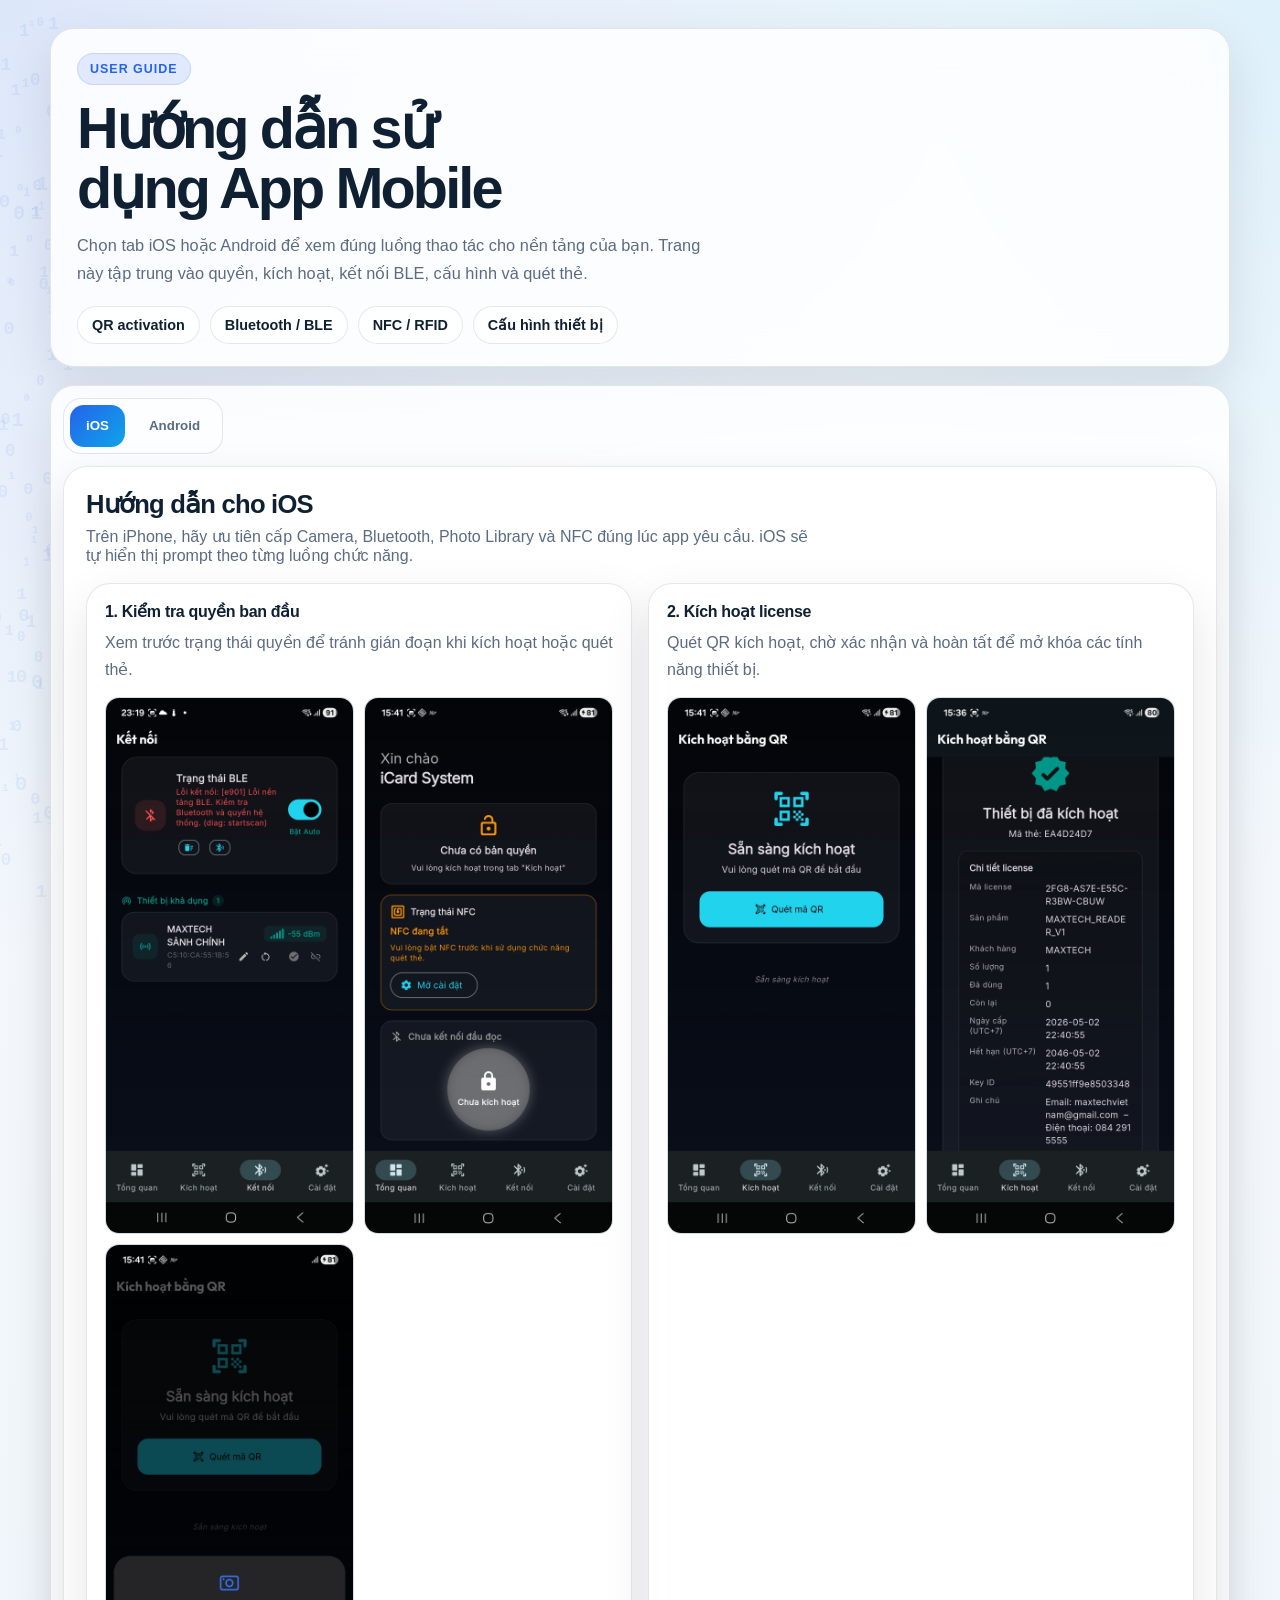
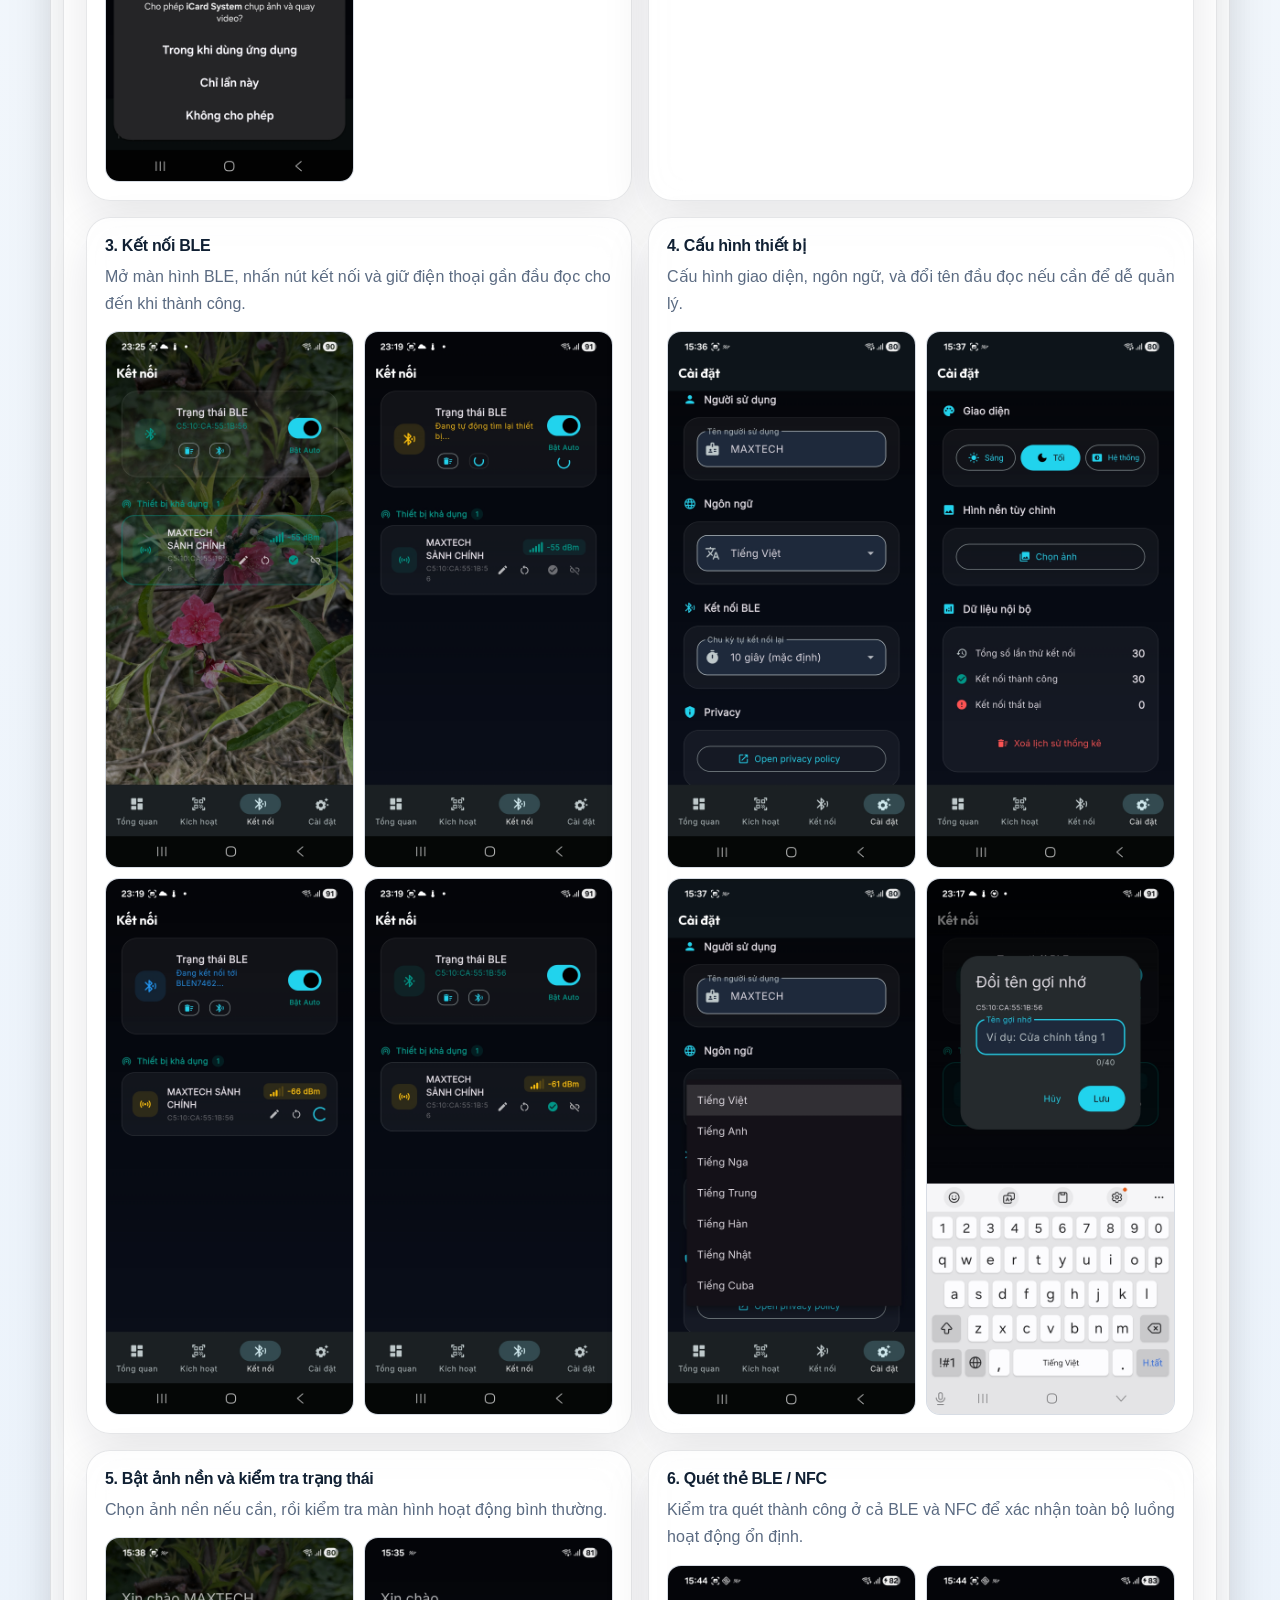
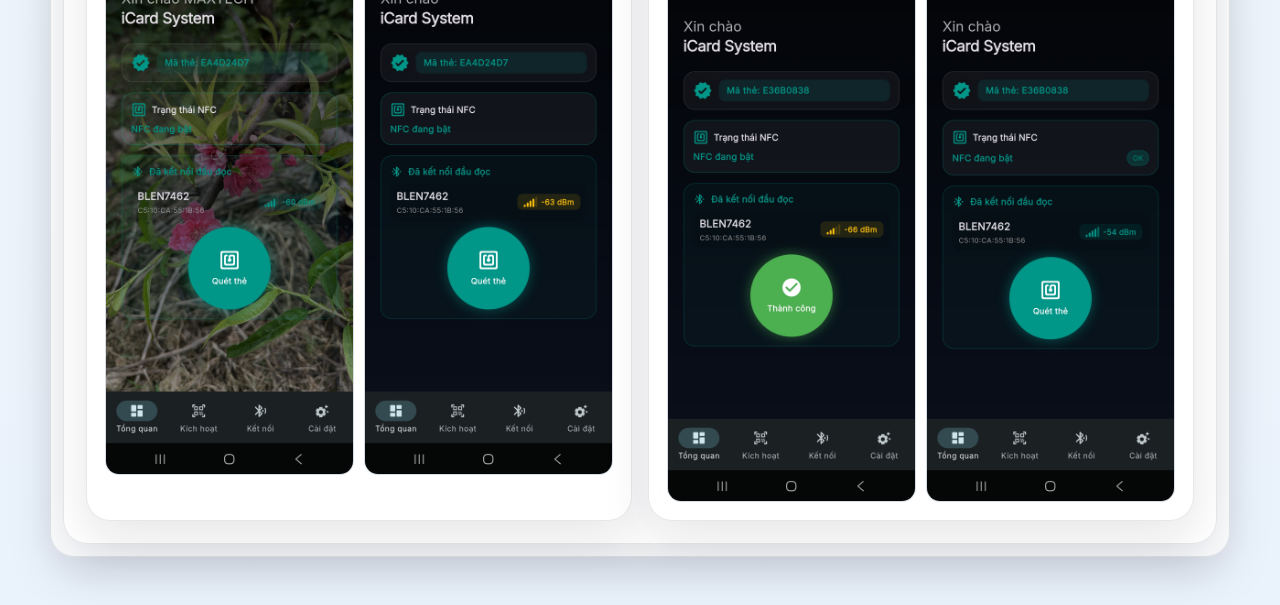
==== commit 236c5f73: "." ====
--- a/index.html
+++ b/index.html
@@ -1,182 +1,239 @@
-﻿<!doctype html>
-<html lang="vi">
-<head>
-  <meta charset="utf-8" />
-  <meta name="viewport" content="width=device-width, initial-scale=1" />
-  <title>Hướng dẫn sử dụng App Mobile</title>
-  <style>
-    :root {
-      --text: #1d2733;
-      --muted: #5d6b7a;
-      --line: #d8e2ee;
-      --brand: #0a4f9a;
-      --card: rgba(255,255,255,0.94);
-    }
-    * { box-sizing: border-box; }
-    body {
-      margin: 0;
-      font-family: "Segoe UI", Arial, sans-serif;
-      color: var(--text);
-      line-height: 1.5;
-      background: linear-gradient(180deg,#dbe8fb 0%,#e7ecfb 34%,#f2dfeb 52%,#f6ead9 70%,#f4f2d9 86%,#f6f8fb 100%);
-      background-size: 100% 240%;
-      animation: hnaGradientFlow 22s ease-in-out infinite;
-      overflow-x: hidden;
-    }
-    .bits-layer { position: fixed; inset: 0; z-index: 0; pointer-events: none; overflow: hidden; }
-    .bit { position: absolute; color: rgba(20,70,130,.13); font-weight: 700; font-family: Consolas,"Courier New",monospace; animation: bitFlyX linear infinite; }
-    @keyframes bitFlyX { 0%{transform:translate3d(-12vw,0,0);opacity:0} 7%{opacity:1} 93%{opacity:1} 100%{transform:translate3d(112vw,0,0);opacity:0} }
-    @keyframes hnaGradientFlow { 0%{background-position:50% 0%} 50%{background-position:50% 100%} 100%{background-position:50% 0%} }
-
-    .layout { position: relative; z-index: 1; max-width: 1180px; margin: 0 auto; padding: 16px; display: grid; grid-template-columns: 270px 1fr; gap: 16px; }
-    .toc,.hero,.section,.step { background: var(--card); border: 1px solid var(--line); border-radius: 12px; backdrop-filter: blur(2px); }
-    .toc { position: sticky; top: 12px; align-self: start; padding: 12px; }
-    .toc h2 { margin: 0 0 8px; color: #123b70; font-size: 18px; }
-    .toc a { display: block; padding: 6px 8px; text-decoration: none; color: #204a80; border-radius: 8px; }
-    .toc a:hover { background: #edf4ff; }
-
-    .hero { padding: 16px; margin-bottom: 12px; }
-    .brand-grid { display: grid; grid-template-columns: 300px 1fr; gap: 14px; align-items: center; }
-    .logo-box { border: 1px dashed #b8cce4; border-radius: 10px; background: #f7fbff; min-height: 128px; display: flex; align-items: center; justify-content: center; padding: 10px; }
-    .logo-box img { max-width: 100%; max-height: 108px; object-fit: contain; }
-    .company h1 { margin: 0 0 8px; color: var(--brand); font-size: 30px; }
-    .company h2 { margin: 0 0 8px; color: #102f59; font-size: 16px; text-transform: uppercase; }
-    .company p { margin: 3px 0; color: var(--muted); font-size: 14px; }
-
-    .section { padding: 12px; margin-bottom: 14px; }
-
-    .services { padding: 14px; margin-bottom: 14px; }
-    .services h2 { margin: 0 0 6px; color: #123b70; font-size: 24px; }
-    .services p { margin: 0 0 12px; color: var(--muted); }
-    .service-grid { display: grid; grid-template-columns: repeat(4, minmax(0, 1fr)); gap: 10px; }
-    .service-card { background: #ffffffd9; border: 1px solid var(--line); border-radius: 10px; padding: 12px 10px; text-align: center; min-height: 184px; }
-    .svc-icon { width: 42px; height: 42px; margin: 0 auto 8px; color: #1e79cc; }
-    .service-card h3 { margin: 0 0 6px; font-size: 14px; color: #14579a; min-height: 38px; text-transform: uppercase; }
-    .service-card p { margin: 0; font-size: 13px; color: #5f6f80; }
-
-    .section h2 { margin: 0 0 6px; color: #123b70; font-size: 24px; }
-    .section p { margin: 0; color: var(--muted); }
-
-    .step { margin-top: 12px; overflow: hidden; }
-    .step-head { background: #f8fbff; border-bottom: 1px solid var(--line); padding: 8px 10px; font-weight: 700; color: #22476f; font-size: 14px; }
-    .step-note { margin: 0; padding: 8px 10px 0; color: var(--muted); font-size: 14px; }
-    .shot-wrap { padding: 10px; text-align: center; }
-    .shot { width: 220px !important; max-width: 220px !important; height: auto; border: 1px solid var(--line); border-radius: 8px; background: #eef3f9; }
-
-    @media (max-width: 980px) {
-      .layout { grid-template-columns: 1fr; }
-      .toc { position: static; }
-      .brand-grid { grid-template-columns: 1fr; }
-      .service-grid { grid-template-columns: repeat(2, minmax(0, 1fr)); }
-    }
-    @media (max-width: 640px) {
-      .service-grid { grid-template-columns: 1fr; }
-    }
-  </style>
-</head>
-<body>
-  <div class="bits-layer" id="bitsLayer" aria-hidden="true"></div>
-
-  <div class="layout">
-    <aside class="toc">
-      <h2>Mục lục</h2>
-      <a href="#overview">1. Tổng quan</a>
-      <a href="#permission">2. Cấp quyền ban đầu</a>
-      <a href="#activate">3. Kích hoạt và kết nối BLE</a>
-      <a href="#config">4. Cấu hình đầu đọc</a>
-      <a href="#normal">5. Vận hành bình thường</a>
-    </aside>
-
-    <main>
-      <section class="hero" id="overview">
-        <div class="brand-grid">
-          <div class="logo-box"><img src="logo-maxtech.png" alt="Logo Maxtech" /></div>
-          <div class="company">
-            <h1>Hướng dẫn sử dụng App Mobile</h1>
-            <h2>CÔNG TY CỔ PHẦN THƯƠNG MẠI VÀ DỊCH VỤ MAXTECH VIỆT NAM</h2>
-            <p><strong>Trụ sở:</strong> Số 25 ngách 28/25, Phố Ông Ích Khiêm, Phường Ba Đình, TP Hà Nội.</p>
-            <p><strong>VPGD:</strong> Tòa nhà SunSquare, 21 Lê Đức Thọ, Phường Từ Liêm, TP Hà Nội.</p>
-            <p><strong>Website:</strong> www.maxtech.vn - www.quanlyxethongminh.com - www.hethongquanlyxetudong.com</p>
-            <p><strong>Email:</strong> maxtechvietnam@gmail.com - <strong>Điện thoại:</strong> 084 291 5555</p>
-          </div>
-        </div>
-      </section>
-      <section class="services section" id="services">
-        <h2>1. S&#7843;n ph&#7849;m &amp; D&#7883;ch v&#7909;</h2>
-        <p>M&#7897;t s&#7889; nh&#243;m gi&#7843;i ph&#225;p Maxtech &#273;ang tri&#7875;n khai cho kh&#225;ch h&#224;ng doanh nghi&#7879;p v&#224; t&#242;a nh&#224;.</p>
-        <div class="service-grid">
-          <article class="service-card"><svg class="svc-icon" viewBox="0 0 24 24" fill="currentColor"><rect x="3" y="6" width="18" height="12" rx="2"/><rect x="5" y="9" width="8" height="2" fill="white"/><rect x="5" y="13" width="4" height="2" fill="white"/></svg><h3>Th&#7867; th&#244;ng minh</h3><p>Th&#7867; nh&#7853;n d&#7841;ng an to&#224;n, ch&#7889;ng sao ch&#233;p, ph&#249; h&#7907;p ki&#7875;m so&#225;t ra v&#224;o hi&#7879;n &#273;&#7841;i.</p></article>
-          <article class="service-card"><svg class="svc-icon" viewBox="0 0 24 24" fill="currentColor"><path d="M4 9l8-4 8 4v10H4z"/><rect x="7" y="11" width="10" height="2" fill="white"/><rect x="7" y="15" width="10" height="2" fill="white"/></svg><h3>Nh&#224; th&#244;ng minh</h3><p>T&#7921; &#273;&#7897;ng h&#243;a thi&#7871;t b&#7883; trong nh&#224;, qu&#7843;n l&#253; t&#7915; xa v&#224; c&#7843;nh b&#225;o linh ho&#7841;t.</p></article>
-          <article class="service-card"><svg class="svc-icon" viewBox="0 0 24 24" fill="currentColor"><path d="M5 4h14l-3 16H8z"/><rect x="11" y="8" width="2" height="4" fill="white"/></svg><h3>Giao th&#244;ng th&#244;ng minh</h3><p>Gi&#7843;i ph&#225;p &#273;i&#7873;u ph&#7889;i giao th&#244;ng v&#224; b&#227;i xe b&#7857;ng ph&#7847;n m&#7873;m chuy&#234;n d&#7909;ng.</p></article>
-          <article class="service-card"><svg class="svc-icon" viewBox="0 0 24 24" fill="currentColor"><path d="M21 7l-4 4-2-2 4-4zM4 20l5-1 9-9-4-4-9 9z"/></svg><h3>B&#7843;o tr&#236; h&#7879; th&#7889;ng</h3><p>N&#226;ng c&#7845;p, s&#7917;a ch&#7919;a v&#224; b&#7843;o d&#432;&#7905;ng &#273;&#7883;nh k&#7923; cho to&#224;n b&#7897; h&#7879; th&#7889;ng car parking.</p></article>
-          <article class="service-card"><svg class="svc-icon" viewBox="0 0 24 24" fill="currentColor"><rect x="3" y="10" width="18" height="7" rx="2"/><circle cx="7" cy="17" r="2"/><circle cx="17" cy="17" r="2"/><rect x="6" y="7" width="12" height="4" rx="2"/></svg><h3>Qu&#7843;n l&#253; b&#227;i xe th&#244;ng minh</h3><p>Ki&#7875;m so&#225;t xe v&#224;o/ra t&#7921; &#273;&#7897;ng, gi&#7843;m nh&#226;n s&#7921; v&#7853;n h&#224;nh, t&#259;ng an to&#224;n.</p></article>
-          <article class="service-card"><svg class="svc-icon" viewBox="0 0 24 24" fill="currentColor"><path d="M3 10h18v4H3zM6 7h12v2H6zM6 15h12v2H6z"/></svg><h3>B&#225;o ch&#7895; tr&#7889;ng &amp; d&#7851;n h&#432;&#7899;ng</h3><p>Hi&#7875;n th&#7883; v&#7883; tr&#237; c&#242;n tr&#7889;ng v&#224; h&#432;&#7899;ng d&#7851;n xe nhanh &#273;&#7871;n &#244; &#273;&#7895; ph&#249; h&#7907;p.</p></article>
-          <article class="service-card"><svg class="svc-icon" viewBox="0 0 24 24" fill="currentColor"><rect x="4" y="6" width="12" height="10" rx="2"/><path d="M16 9l4-2v8l-4-2z"/></svg><h3>Camera an ninh hi&#7879;n &#273;&#7841;i</h3><p>Gi&#225;m s&#225;t t&#7853;p trung, t&#237;ch h&#7907;p ph&#226;n t&#237;ch AI &#273;&#7875; n&#226;ng cao hi&#7879;u qu&#7843; b&#7843;o v&#7879;.</p></article>
-          <article class="service-card"><svg class="svc-icon" viewBox="0 0 24 24" fill="currentColor"><path d="M12 3l8 6v10H4V9z"/><rect x="10" y="12" width="4" height="7" fill="white"/></svg><h3>Ki&#7875;m so&#225;t c&#7893;ng c&#7917;a</h3><p>Qu&#7843;n l&#253; c&#7917;a ra v&#224;o t&#242;a nh&#224; theo ph&#226;n quy&#7873;n, nh&#7853;t k&#253; &#273;&#7847;y &#273;&#7911;, b&#7843;o m&#7853;t cao.</p></article>
-        </div>
-      </section>
-<section class="section" id="permission">
-        <h2>2. Cấp quyền ban đầu</h2>
-        <p>Khi mở app lần đầu, anh/chị cấp đủ quyền để ứng dụng hoạt động ổn định.</p>
-
-        <article class="step"><div class="step-head">Bước 1: Kiểm tra trạng thái quyền BLE</div><p class="step-note">Nếu ứng dụng báo chưa có quyền Bluetooth, mình chọn cấp quyền trước khi thao tác tiếp.</p><div class="shot-wrap"><img class="shot" src="tt-chuacapquyen-ble.jpg" alt="Chưa cấp quyền BLE" loading="lazy" /></div></article>
-        <article class="step"><div class="step-head">Bước 2: Kiểm tra trạng thái quyền NFC</div><p class="step-note">Nếu máy có hỗ trợ NFC, vui lòng bật và cho phép để quét thẻ nhanh hơn.</p><div class="shot-wrap"><img class="shot" src="tt-chuacapquyen-nfc.jpg" alt="Chưa cấp quyền NFC" loading="lazy" /></div></article>
-        <article class="step"><div class="step-head">Bước 3: Cấp quyền BLE</div><p class="step-note">Chọn “Cho phép” để app tìm và kết nối đầu đọc gần nhất.</p><div class="shot-wrap"><img class="shot" src="b1-capquyen-ble.jpg" alt="Cấp quyền BLE" loading="lazy" /></div></article>
-        <article class="step"><div class="step-head">Bước 4: Cấp quyền Camera</div><p class="step-note">Camera dùng cho một số thao tác nhận diện/mã QR, nên mình cấp quyền luôn để khỏi gián đoạn.</p><div class="shot-wrap"><img class="shot" src="tt-capquyen-camera.jpg" alt="Cấp quyền Camera" loading="lazy" /></div></article>
-      </section>
-
-      <section class="section" id="activate">
-        <h2>3. Kích hoạt và kết nối BLE</h2>
-        <p>Ở bước này, mình kích hoạt app và ghép nối với thiết bị iCard qua BLE.</p>
-
-        <article class="step"><div class="step-head">Bước 5: Kiểm tra trạng thái license</div><p class="step-note">Nếu màn hình báo chưa kích hoạt, mình làm theo hướng dẫn để kích hoạt trước.</p><div class="shot-wrap"><img class="shot" src="tt-chuakichhoat-licence.jpg" alt="Chưa kích hoạt license" loading="lazy" /></div></article>
-        <article class="step"><div class="step-head">Bước 6: Kích hoạt thành công</div><p class="step-note">Sau khi kích hoạt xong, app sẽ báo trạng thái thành công như hình.</p><div class="shot-wrap"><img class="shot" src="tt-kichhoat-thanhcong.jpg" alt="Kích hoạt thành công" loading="lazy" /></div></article>
-        <article class="step"><div class="step-head">Bước 7: Vào màn hình BLE</div><p class="step-note">Chuyển sang tab BLE để bắt đầu tìm thiết bị đầu đọc.</p><div class="shot-wrap"><img class="shot" src="tt-manhinh-ble-anhnen.jpg" alt="Màn hình BLE" loading="lazy" /></div></article>
-        <article class="step"><div class="step-head">Bước 8: Nhấn vào dấu tích để kết nối</div><p class="step-note">Nhấn nút kết nối theo hình, app sẽ bắt đầu ghép nối tự động.</p><div class="shot-wrap"><img class="shot" src="tt-kichhoat-ble-nhapvaodautich.jpg" alt="Nhấn tích kết nối BLE" loading="lazy" /></div></article>
-        <article class="step"><div class="step-head">Bước 9: Chờ trạng thái đang kết nối</div><p class="step-note">Trong lúc kết nối, mình giữ điện thoại gần đầu đọc để tín hiệu ổn định.</p><div class="shot-wrap"><img class="shot" src="tt-dangketnoi-ble.jpg" alt="Đang kết nối BLE" loading="lazy" /></div></article>
-        <article class="step"><div class="step-head">Bước 10: Kết nối BLE thành công</div><p class="step-note">Khi thấy thông báo thành công, app đã sẵn sàng để quét thẻ.</p><div class="shot-wrap"><img class="shot" src="tt-ketnoi-ble-icard-thanhcong.jpg" alt="Kết nối BLE thành công" loading="lazy" /></div></article>
-      </section>
-
-      <section class="section" id="config">
-        <h2>4. Cấu hình đầu đọc</h2>
-        <p>Mình có thể tùy chỉnh giao diện, ngôn ngữ và tên thiết bị theo nhu cầu.</p>
-
-        <article class="step"><div class="step-head">Bước 11: Mở màn hình cấu hình</div><p class="step-note">Vào phần Cấu hình để điều chỉnh các thông số sử dụng.</p><div class="shot-wrap"><img class="shot" src="tt-cauhinh.jpg" alt="Màn hình cấu hình" loading="lazy" /></div></article>
-        <article class="step"><div class="step-head">Bước 12: Cấu hình giao diện</div><p class="step-note">Chọn bố cục hiển thị phù hợp với thói quen sử dụng.</p><div class="shot-wrap"><img class="shot" src="tt-cauhinh-giaodien.jpg" alt="Cấu hình giao diện" loading="lazy" /></div></article>
-        <article class="step"><div class="step-head">Bước 13: Cấu hình ngôn ngữ</div><p class="step-note">Chọn tiếng Việt/tiếng Anh tùy theo người vận hành.</p><div class="shot-wrap"><img class="shot" src="tt-cauhinh-ngonngu.jpg" alt="Cấu hình ngôn ngữ" loading="lazy" /></div></article>
-        <article class="step"><div class="step-head">Bước 14: Đổi tên đầu đọc</div><p class="step-note">Đặt tên dễ nhớ để phân biệt khi có nhiều thiết bị.</p><div class="shot-wrap"><img class="shot" src="tt-cauhinh-ten-daudoc.jpg" alt="Cấu hình tên đầu đọc" loading="lazy" /></div></article>
-        <article class="step"><div class="step-head">Bước 15: Xem hướng dẫn đặt tên</div><p class="step-note">Đọc kỹ quy tắc đặt tên để tránh lỗi ký tự.</p><div class="shot-wrap"><img class="shot" src="tt-cauhinh-ten-daudoc-hdbt.jpg" alt="Hướng dẫn đặt tên" loading="lazy" /></div></article>
-        <article class="step"><div class="step-head">Bước 16: Xác nhận đổi tên thành công</div><p class="step-note">Nếu hiện thông báo thành công, tên mới đã được lưu.</p><div class="shot-wrap"><img class="shot" src="tt-cauhinh-ten-daudoc-thanhcong.jpg" alt="Đổi tên thành công" loading="lazy" /></div></article>
-      </section>
-
-      <section class="section" id="normal">
-        <h2>5. Vận hành bình thường</h2>
-        <p>Cuối cùng, kiểm tra trạng thái hệ thống và thử quét thẻ thực tế.</p>
-
-        <article class="step"><div class="step-head">Bước 17: Chọn ảnh nền (nếu cần)</div><p class="step-note">Có thể tùy chỉnh hình nền để dễ nhận diện màn hình làm việc.</p><div class="shot-wrap"><img class="shot" src="tt-ch-anhnen.jpg" alt="Chọn ảnh nền" loading="lazy" /></div></article>
-        <article class="step"><div class="step-head">Bước 18: Kiểm tra trạng thái hoạt động</div><p class="step-note">Ở trạng thái bình thường, app hiển thị sẵn sàng quét thẻ.</p><div class="shot-wrap"><img class="shot" src="tt-hoatdong-binhthuong.jpg" alt="Hoạt động bình thường" loading="lazy" /></div></article>
-        <article class="step"><div class="step-head">Bước 19: Quét thẻ BLE thành công</div><p class="step-note">Thử quét thẻ BLE, nếu hiện thông báo thành công là hệ thống ổn.</p><div class="shot-wrap"><img class="shot" src="tt-quetthe-thanhcong-ble.jpg" alt="Quét thẻ BLE thành công" loading="lazy" /></div></article>
-        <article class="step"><div class="step-head">Bước 20: Quét thẻ NFC thành công</div><p class="step-note">Thử thêm thẻ NFC để kiểm tra đầy đủ các chế độ đọc thẻ.</p><div class="shot-wrap"><img class="shot" src="tt-quetthe-thanhcong-nfc.jpg" alt="Quét thẻ NFC thành công" loading="lazy" /></div></article>
-      </section>
-    </main>
-  </div>
-
-  <script>
-    (function () {
-      const layer = document.getElementById('bitsLayer');
-      const count = 440;
-      for (let i = 0; i < count; i++) {
-        const span = document.createElement('span');
-        span.className = 'bit';
-        span.textContent = Math.random() > 0.5 ? '1' : '0';
-        span.style.left = (-10 + Math.random() * 15).toFixed(2) + 'vw';
-        span.style.top = (Math.random() * 100).toFixed(2) + 'vh';
-        span.style.fontSize = (9 + Math.random() * 16).toFixed(0) + 'px';
-        span.style.animationDuration = (7 + Math.random() * 16).toFixed(2) + 's';
-        span.style.animationDelay = (-Math.random() * 22).toFixed(2) + 's';
-        layer.appendChild(span);
-      }
-    })();
-  </script>
-</body>
-</html>
+<!doctype html>
+<html lang="vi">
+<head>
+  <meta charset="utf-8" />
+  <meta name="viewport" content="width=device-width, initial-scale=1" />
+  <meta name="theme-color" content="#0f172a" />
+  <meta name="description" content="Hướng dẫn sử dụng App Mobile cho iOS và Android." />
+  <meta property="og:type" content="website" />
+  <meta property="og:title" content="Hướng dẫn sử dụng App Mobile" />
+  <meta property="og:description" content="Hướng dẫn theo tab iOS và Android, có ảnh chụp từng bước." />
+  <meta property="og:image" content="favicon.svg" />
+  <title>Hướng dẫn sử dụng App Mobile</title>
+  <link rel="icon" href="favicon.svg" type="image/svg+xml" />
+  <link rel="stylesheet" href="styles.css" />
+</head>
+<body>
+  <div class="bits-layer" id="bitsLayer" aria-hidden="true"></div>
+
+  <main class="shell">
+    <header class="hero">
+      <div class="hero-copy">
+        <span class="eyebrow">User Guide</span>
+        <h1>Hướng dẫn sử dụng App Mobile</h1>
+        <p class="lead">
+          Chọn tab iOS hoặc Android để xem đúng luồng thao tác cho nền tảng của bạn.
+          Trang này tập trung vào quyền, kích hoạt, kết nối BLE, cấu hình và quét thẻ.
+        </p>
+      </div>
+
+      <div class="hero-pills" aria-label="Tóm tắt">
+        <span class="pill">QR activation</span>
+        <span class="pill">Bluetooth / BLE</span>
+        <span class="pill">NFC / RFID</span>
+        <span class="pill">Cấu hình thiết bị</span>
+      </div>
+    </header>
+
+    <section class="tabs-card">
+      <div class="tabbar" role="tablist" aria-label="Chọn nền tảng">
+        <button class="tab-button is-active" type="button" role="tab" aria-selected="true" aria-controls="panel-ios" id="tab-ios" data-tab="ios">iOS</button>
+        <button class="tab-button" type="button" role="tab" aria-selected="false" aria-controls="panel-android" id="tab-android" data-tab="android">Android</button>
+      </div>
+
+      <div class="panel-wrap">
+        <section class="panel is-active" role="tabpanel" id="panel-ios" aria-labelledby="tab-ios">
+          <div class="panel-intro">
+            <h2>Hướng dẫn cho iOS</h2>
+            <p>
+              Trên iPhone, hãy ưu tiên cấp Camera, Bluetooth, Photo Library và NFC
+              đúng lúc app yêu cầu. iOS sẽ tự hiển thị prompt theo từng luồng chức năng.
+            </p>
+          </div>
+
+          <div class="step-grid">
+            <article class="step-card">
+              <div class="step-head">1. Kiểm tra quyền ban đầu</div>
+              <p class="step-note">Xem trước trạng thái quyền để tránh gián đoạn khi kích hoạt hoặc quét thẻ.</p>
+              <div class="shot-grid">
+                <img class="shot" src="tt-chuacapquyen-ble.jpg" alt="Chưa cấp quyền BLE" loading="lazy" />
+                <img class="shot" src="tt-chuacapquyen-nfc.jpg" alt="Chưa cấp quyền NFC" loading="lazy" />
+                <img class="shot" src="tt-capquyen-camera.jpg" alt="Cấp quyền Camera" loading="lazy" />
+              </div>
+            </article>
+
+            <article class="step-card">
+              <div class="step-head">2. Kích hoạt license</div>
+              <p class="step-note">Quét QR kích hoạt, chờ xác nhận và hoàn tất để mở khóa các tính năng thiết bị.</p>
+              <div class="shot-grid">
+                <img class="shot" src="tt-chuakichhoat-licence.jpg" alt="Chưa kích hoạt license" loading="lazy" />
+                <img class="shot" src="tt-kichhoat-thanhcong.jpg" alt="Kích hoạt thành công" loading="lazy" />
+              </div>
+            </article>
+
+            <article class="step-card">
+              <div class="step-head">3. Kết nối BLE</div>
+              <p class="step-note">Mở màn hình BLE, nhấn nút kết nối và giữ điện thoại gần đầu đọc cho đến khi thành công.</p>
+              <div class="shot-grid">
+                <img class="shot" src="tt-manhinh-ble-anhnen.jpg" alt="Màn hình BLE" loading="lazy" />
+                <img class="shot" src="tt-kichhoat-ble-nhapvaodautich.jpg" alt="Nhấn nút kết nối BLE" loading="lazy" />
+                <img class="shot" src="tt-dangketnoi-ble.jpg" alt="Đang kết nối BLE" loading="lazy" />
+                <img class="shot" src="tt-ketnoi-ble-icard-thanhcong.jpg" alt="Kết nối BLE thành công" loading="lazy" />
+              </div>
+            </article>
+
+            <article class="step-card">
+              <div class="step-head">4. Cấu hình thiết bị</div>
+              <p class="step-note">Cấu hình giao diện, ngôn ngữ, và đổi tên đầu đọc nếu cần để dễ quản lý.</p>
+              <div class="shot-grid">
+                <img class="shot" src="tt-cauhinh.jpg" alt="Màn hình cấu hình" loading="lazy" />
+                <img class="shot" src="tt-cauhinh-giaodien.jpg" alt="Cấu hình giao diện" loading="lazy" />
+                <img class="shot" src="tt-cauhinh-ngonngu.jpg" alt="Cấu hình ngôn ngữ" loading="lazy" />
+                <img class="shot" src="tt-cauhinh-ten-daudoc.jpg" alt="Cấu hình tên đầu đọc" loading="lazy" />
+              </div>
+            </article>
+
+            <article class="step-card">
+              <div class="step-head">5. Bật ảnh nền và kiểm tra trạng thái</div>
+              <p class="step-note">Chọn ảnh nền nếu cần, rồi kiểm tra màn hình hoạt động bình thường.</p>
+              <div class="shot-grid">
+                <img class="shot" src="tt-ch-anhnen.jpg" alt="Chọn ảnh nền" loading="lazy" />
+                <img class="shot" src="tt-hoatdong-binhthuong.jpg" alt="Hoạt động bình thường" loading="lazy" />
+              </div>
+            </article>
+
+            <article class="step-card">
+              <div class="step-head">6. Quét thẻ BLE / NFC</div>
+              <p class="step-note">Kiểm tra quét thành công ở cả BLE và NFC để xác nhận toàn bộ luồng hoạt động ổn định.</p>
+              <div class="shot-grid">
+                <img class="shot" src="tt-quetthe-thanhcong-ble.jpg" alt="Quét thẻ BLE thành công" loading="lazy" />
+                <img class="shot" src="tt-quetthe-thanhcong-nfc.jpg" alt="Quét thẻ NFC thành công" loading="lazy" />
+              </div>
+            </article>
+          </div>
+        </section>
+
+        <section class="panel" role="tabpanel" id="panel-android" aria-labelledby="tab-android" hidden>
+          <div class="panel-intro">
+            <h2>Hướng dẫn cho Android</h2>
+            <p>
+              Trên Android, chú ý phần quyền BLE và NFC. Nếu thiết bị ở Android 11 trở xuống,
+              vị trí có thể liên quan đến quét BLE theo cấu hình hệ thống.
+            </p>
+          </div>
+
+          <div class="step-grid">
+            <article class="step-card">
+              <div class="step-head">1. Cấp quyền ban đầu</div>
+              <p class="step-note">Cấp quyền Bluetooth, NFC và Camera trước khi bắt đầu để app không bị ngắt quãng.</p>
+              <div class="shot-grid">
+                <img class="shot" src="tt-chuacapquyen-ble.jpg" alt="Chưa cấp quyền BLE" loading="lazy" />
+                <img class="shot" src="b1-capquyen-ble.jpg" alt="Cấp quyền BLE" loading="lazy" />
+                <img class="shot" src="tt-chuacapquyen-nfc.jpg" alt="Chưa cấp quyền NFC" loading="lazy" />
+                <img class="shot" src="tt-capquyen-camera.jpg" alt="Cấp quyền Camera" loading="lazy" />
+              </div>
+            </article>
+
+            <article class="step-card">
+              <div class="step-head">2. Kích hoạt license</div>
+              <p class="step-note">Quét QR kích hoạt và xác nhận xong để chuyển sang trạng thái vận hành.</p>
+              <div class="shot-grid">
+                <img class="shot" src="tt-chuakichhoat-licence.jpg" alt="Chưa kích hoạt license" loading="lazy" />
+                <img class="shot" src="tt-kichhoat-thanhcong.jpg" alt="Kích hoạt thành công" loading="lazy" />
+              </div>
+            </article>
+
+            <article class="step-card">
+              <div class="step-head">3. Kết nối BLE</div>
+              <p class="step-note">Mở màn hình BLE, nhấn nút kết nối và chờ trạng thái ghép nối thành công.</p>
+              <div class="shot-grid">
+                <img class="shot" src="tt-manhinh-ble-anhnen.jpg" alt="Màn hình BLE" loading="lazy" />
+                <img class="shot" src="tt-kichhoat-ble-nhapvaodautich.jpg" alt="Nhấn nút kết nối BLE" loading="lazy" />
+                <img class="shot" src="tt-dangketnoi-ble.jpg" alt="Đang kết nối BLE" loading="lazy" />
+                <img class="shot" src="tt-ketnoi-ble-icard-thanhcong.jpg" alt="Kết nối BLE thành công" loading="lazy" />
+              </div>
+            </article>
+
+            <article class="step-card">
+              <div class="step-head">4. Đổi tên đầu đọc</div>
+              <p class="step-note">Đặt tên dễ nhớ, xem hướng dẫn đặt tên và xác nhận sau khi lưu thành công.</p>
+              <div class="shot-grid">
+                <img class="shot" src="tt-cauhinh-ten-daudoc.jpg" alt="Cấu hình tên đầu đọc" loading="lazy" />
+                <img class="shot" src="tt-cauhinh-ten-daudoc-hdbt.jpg" alt="Hướng dẫn đặt tên" loading="lazy" />
+                <img class="shot" src="tt-cauhinh-ten-daudoc-thanhcong.jpg" alt="Đổi tên thành công" loading="lazy" />
+              </div>
+            </article>
+
+            <article class="step-card">
+              <div class="step-head">5. Cấu hình và ảnh nền</div>
+              <p class="step-note">Tuỳ chỉnh giao diện, ngôn ngữ và ảnh nền để thao tác thuận tiện hơn.</p>
+              <div class="shot-grid">
+                <img class="shot" src="tt-cauhinh.jpg" alt="Màn hình cấu hình" loading="lazy" />
+                <img class="shot" src="tt-cauhinh-giaodien.jpg" alt="Cấu hình giao diện" loading="lazy" />
+                <img class="shot" src="tt-cauhinh-ngonngu.jpg" alt="Cấu hình ngôn ngữ" loading="lazy" />
+                <img class="shot" src="tt-ch-anhnen.jpg" alt="Chọn ảnh nền" loading="lazy" />
+              </div>
+            </article>
+
+            <article class="step-card">
+              <div class="step-head">6. Quét thẻ BLE / NFC</div>
+              <p class="step-note">Khi app ở trạng thái bình thường, thử quét BLE và NFC để kiểm tra kết nối đầu đọc.</p>
+              <div class="shot-grid">
+                <img class="shot" src="tt-hoatdong-binhthuong.jpg" alt="Hoạt động bình thường" loading="lazy" />
+                <img class="shot" src="tt-quetthe-thanhcong-ble.jpg" alt="Quét thẻ BLE thành công" loading="lazy" />
+                <img class="shot" src="tt-quetthe-thanhcong-nfc.jpg" alt="Quét thẻ NFC thành công" loading="lazy" />
+              </div>
+            </article>
+          </div>
+        </section>
+      </div>
+    </section>
+  </main>
+
+  <script>
+    (function () {
+      const layer = document.getElementById('bitsLayer');
+      if (layer) {
+        const count = 220;
+        for (let i = 0; i < count; i++) {
+          const span = document.createElement('span');
+          span.className = 'bit';
+          span.textContent = Math.random() > 0.5 ? '1' : '0';
+          span.style.left = (-10 + Math.random() * 15).toFixed(2) + 'vw';
+          span.style.top = (Math.random() * 100).toFixed(2) + 'vh';
+          span.style.fontSize = (9 + Math.random() * 12).toFixed(0) + 'px';
+          span.style.animationDuration = (9 + Math.random() * 16).toFixed(2) + 's';
+          span.style.animationDelay = (-Math.random() * 22).toFixed(2) + 's';
+          layer.appendChild(span);
+        }
+      }
+
+      const tabs = Array.from(document.querySelectorAll('[data-tab]'));
+      const panels = new Map(
+        Array.from(document.querySelectorAll('.panel')).map((panel) => [panel.id.replace('panel-', ''), panel]),
+      );
+
+      function activate(tabName) {
+        tabs.forEach((button) => {
+          const isActive = button.dataset.tab === tabName;
+          button.classList.toggle('is-active', isActive);
+          button.setAttribute('aria-selected', String(isActive));
+          button.tabIndex = isActive ? 0 : -1;
+        });
+
+        panels.forEach((panel, key) => {
+          const isActive = key === tabName;
+          panel.classList.toggle('is-active', isActive);
+          panel.hidden = !isActive;
+        });
+      }
+
+      tabs.forEach((button) => {
+        button.addEventListener('click', () => activate(button.dataset.tab));
+      });
+
+      activate('ios');
+    })();
+  </script>
+</body>
+</html>
--- a/styles.css
+++ b/styles.css
@@ -0,0 +1,343 @@
+:root {
+  color-scheme: light dark;
+  --bg: #f6f9fc;
+  --bg-2: #eaf2fb;
+  --panel: rgba(255, 255, 255, 0.84);
+  --panel-strong: rgba(255, 255, 255, 0.94);
+  --border: rgba(15, 23, 42, 0.1);
+  --text: #102033;
+  --muted: #5b6b82;
+  --accent: #2563eb;
+  --accent-2: #0ea5e9;
+  --accent-soft: rgba(37, 99, 235, 0.12);
+  --shadow: 0 18px 48px rgba(15, 23, 42, 0.1);
+}
+
+* {
+  box-sizing: border-box;
+}
+
+html {
+  scroll-behavior: smooth;
+}
+
+body {
+  margin: 0;
+  min-height: 100vh;
+  font-family: "Inter", "Segoe UI", Arial, sans-serif;
+  color: var(--text);
+  background:
+    radial-gradient(circle at top left, rgba(37, 99, 235, 0.12), transparent 24%),
+    radial-gradient(circle at top right, rgba(14, 165, 233, 0.1), transparent 22%),
+    linear-gradient(180deg, var(--bg), var(--bg-2));
+  overflow-x: hidden;
+}
+
+a {
+  color: inherit;
+}
+
+.shell {
+  width: min(1180px, calc(100% - 24px));
+  margin: 0 auto;
+  padding: 28px 0 48px;
+  position: relative;
+  z-index: 1;
+}
+
+.bits-layer {
+  position: fixed;
+  inset: 0;
+  z-index: 0;
+  pointer-events: none;
+  overflow: hidden;
+}
+
+.bit {
+  position: absolute;
+  color: rgba(37, 99, 235, 0.08);
+  font-weight: 700;
+  font-family: Consolas, "Courier New", monospace;
+  animation: bitFlyX linear infinite;
+}
+
+.hero,
+.tabs-card,
+.panel,
+.step-card {
+  background: var(--panel);
+  border: 1px solid var(--border);
+  border-radius: 24px;
+  box-shadow: var(--shadow);
+  backdrop-filter: blur(18px);
+}
+
+.hero {
+  padding: 24px 26px 22px;
+  margin-bottom: 18px;
+}
+
+.eyebrow {
+  display: inline-flex;
+  align-items: center;
+  padding: 8px 12px;
+  border-radius: 999px;
+  background: var(--accent-soft);
+  border: 1px solid rgba(37, 99, 235, 0.14);
+  color: var(--accent);
+  font-size: 0.78rem;
+  font-weight: 800;
+  letter-spacing: 0.08em;
+  text-transform: uppercase;
+}
+
+h1,
+h2,
+h3,
+p {
+  margin: 0;
+}
+
+h1 {
+  margin-top: 14px;
+  font-size: clamp(2.1rem, 4.5vw, 3.8rem);
+  line-height: 1.04;
+  letter-spacing: -0.05em;
+  max-width: 14ch;
+}
+
+.lead {
+  margin-top: 12px;
+  max-width: 72ch;
+  color: var(--muted);
+  font-size: 1.02rem;
+  line-height: 1.75;
+}
+
+.hero-pills {
+  display: flex;
+  flex-wrap: wrap;
+  gap: 10px;
+  margin-top: 18px;
+}
+
+.pill {
+  display: inline-flex;
+  align-items: center;
+  min-height: 38px;
+  padding: 0 14px;
+  border-radius: 999px;
+  background: rgba(255, 255, 255, 0.72);
+  border: 1px solid var(--border);
+  color: var(--text);
+  font-size: 0.9rem;
+  font-weight: 700;
+}
+
+.tabs-card {
+  padding: 12px;
+}
+
+.tabbar {
+  display: inline-flex;
+  gap: 8px;
+  padding: 6px;
+  border-radius: 18px;
+  background: rgba(255, 255, 255, 0.46);
+  border: 1px solid var(--border);
+  margin-bottom: 12px;
+}
+
+.tab-button {
+  appearance: none;
+  border: 0;
+  border-radius: 14px;
+  min-height: 42px;
+  padding: 0 16px;
+  background: transparent;
+  color: var(--muted);
+  font-weight: 800;
+  cursor: pointer;
+  transition: background 160ms ease, color 160ms ease, transform 160ms ease;
+}
+
+.tab-button:hover {
+  transform: translateY(-1px);
+}
+
+.tab-button.is-active {
+  background: linear-gradient(135deg, var(--accent), var(--accent-2));
+  color: #fff;
+}
+
+.panel-wrap {
+  display: grid;
+}
+
+.panel {
+  padding: 22px;
+}
+
+.panel + .panel {
+  margin-top: 0;
+}
+
+.panel-intro {
+  display: grid;
+  gap: 8px;
+  margin-bottom: 18px;
+}
+
+.panel-intro h2 {
+  font-size: clamp(1.35rem, 2vw, 1.8rem);
+  letter-spacing: -0.03em;
+}
+
+.panel-intro p {
+  color: var(--muted);
+  max-width: 82ch;
+}
+
+.step-grid {
+  display: grid;
+  grid-template-columns: repeat(2, minmax(0, 1fr));
+  gap: 16px;
+}
+
+.step-card {
+  padding: 18px;
+}
+
+.step-head {
+  font-size: 1rem;
+  font-weight: 800;
+  letter-spacing: -0.02em;
+}
+
+.step-note {
+  margin-top: 8px;
+  color: var(--muted);
+  line-height: 1.7;
+}
+
+.shot-grid {
+  display: grid;
+  grid-template-columns: repeat(2, minmax(0, 1fr));
+  gap: 10px;
+  margin-top: 14px;
+}
+
+.shot {
+  width: 100%;
+  height: auto;
+  display: block;
+  border: 1px solid var(--border);
+  border-radius: 14px;
+  background: #eef3f9;
+  object-fit: cover;
+}
+
+.panel.is-active {
+  display: block;
+}
+
+.panel[hidden] {
+  display: none !important;
+}
+
+.footer {
+  width: min(1180px, calc(100% - 24px));
+  margin: 0 auto;
+  padding: 0 0 36px;
+  color: var(--muted);
+  font-size: 0.92rem;
+}
+
+.footer p {
+  margin: 0;
+}
+
+@keyframes bitFlyX {
+  0% {
+    transform: translate3d(-12vw, 0, 0);
+    opacity: 0;
+  }
+  7% {
+    opacity: 1;
+  }
+  93% {
+    opacity: 1;
+  }
+  100% {
+    transform: translate3d(112vw, 0, 0);
+    opacity: 0;
+  }
+}
+
+@media (prefers-color-scheme: dark) {
+  :root {
+    --bg: #08111f;
+    --bg-2: #0d1729;
+    --panel: rgba(15, 23, 42, 0.76);
+    --panel-strong: rgba(15, 23, 42, 0.92);
+    --border: rgba(148, 163, 184, 0.18);
+    --text: #e5eefc;
+    --muted: #a7b4ca;
+    --accent: #7cc7ff;
+    --accent-2: #67e8f9;
+    --accent-soft: rgba(124, 199, 255, 0.12);
+    --shadow: 0 22px 60px rgba(0, 0, 0, 0.34);
+  }
+
+  .pill {
+    background: rgba(255, 255, 255, 0.04);
+  }
+
+  .tabbar {
+    background: rgba(255, 255, 255, 0.03);
+  }
+
+  .shot {
+    background: #101826;
+  }
+}
+
+@media (max-width: 980px) {
+  .step-grid {
+    grid-template-columns: 1fr;
+  }
+
+  .shot-grid {
+    grid-template-columns: repeat(2, minmax(0, 1fr));
+  }
+}
+
+@media (max-width: 640px) {
+  .shell {
+    width: min(100% - 16px, 1180px);
+    padding-top: 12px;
+  }
+
+  .hero {
+    padding: 20px 18px 18px;
+  }
+
+  .tabs-card,
+  .panel {
+    padding: 12px;
+  }
+
+  .tabbar {
+    display: grid;
+    grid-template-columns: repeat(2, minmax(0, 1fr));
+    width: 100%;
+  }
+
+  .tab-button {
+    width: 100%;
+  }
+
+  .shot-grid {
+    grid-template-columns: 1fr;
+  }
+}
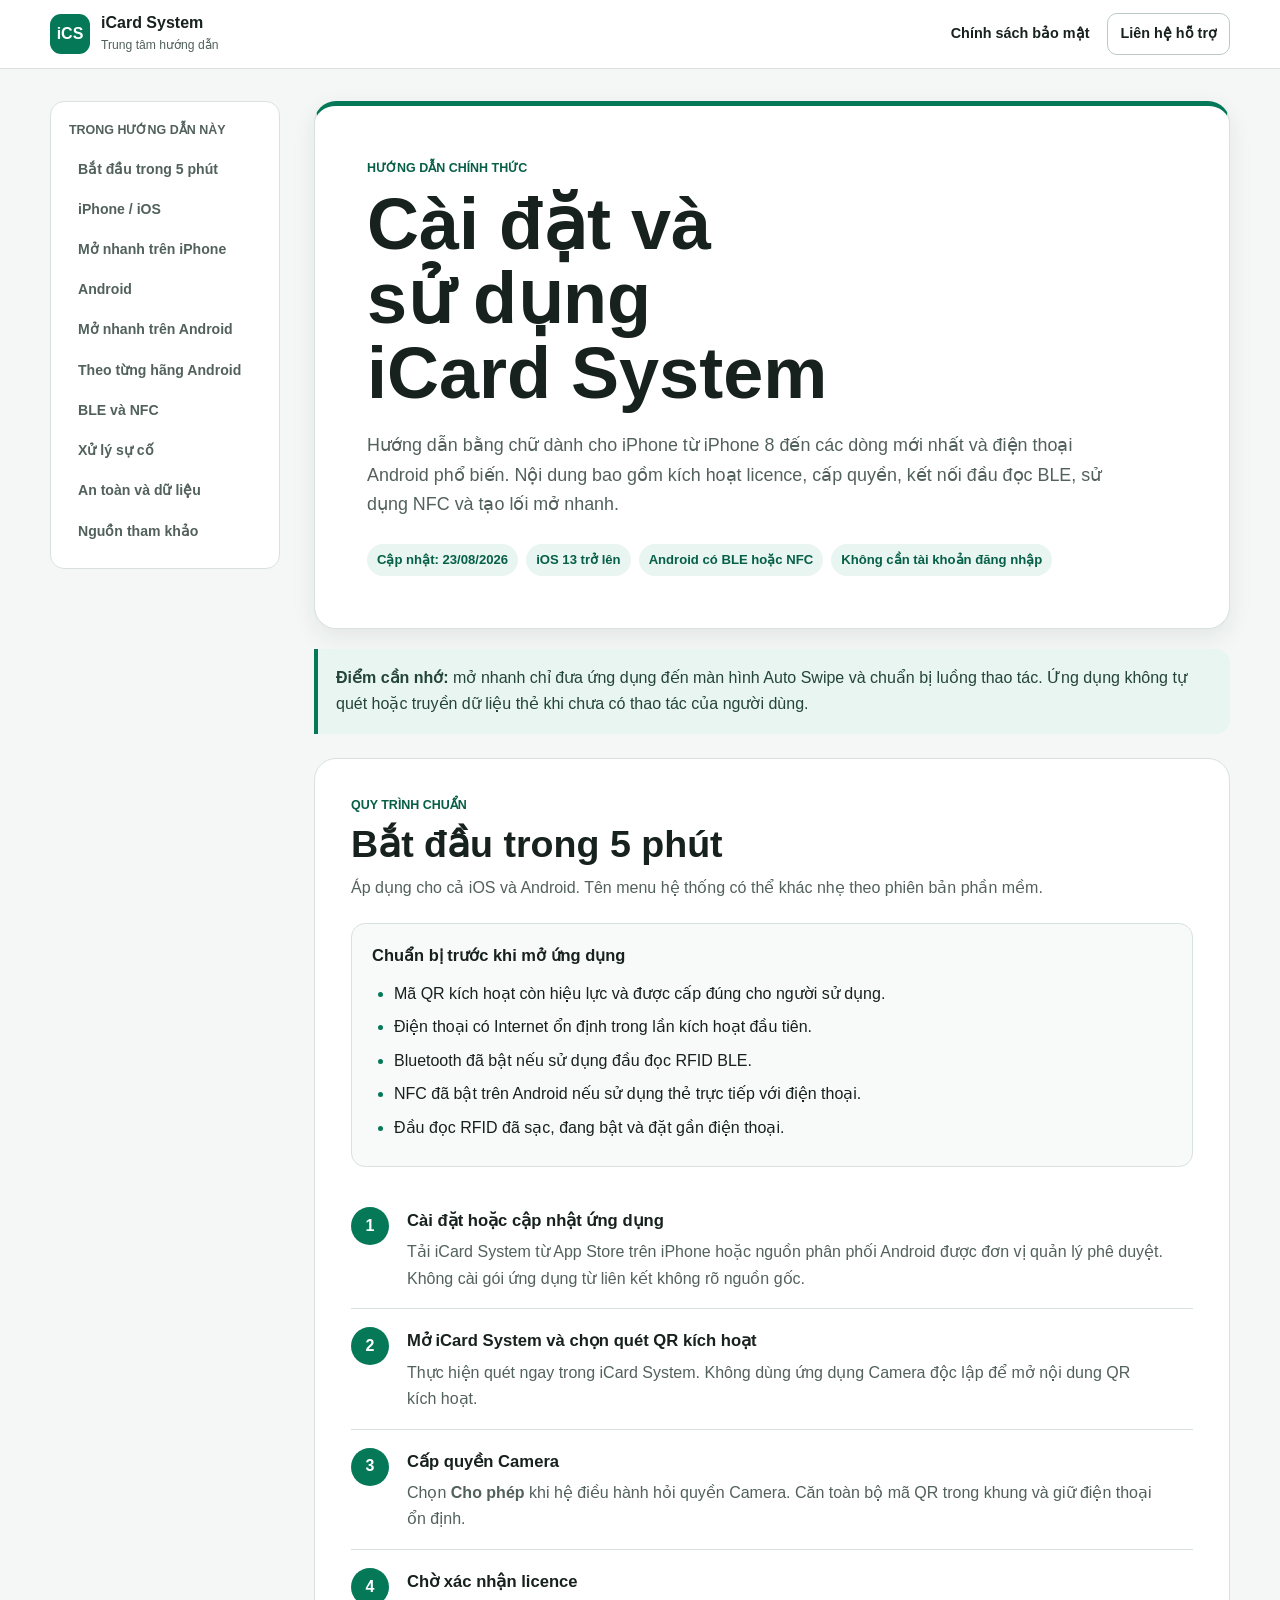
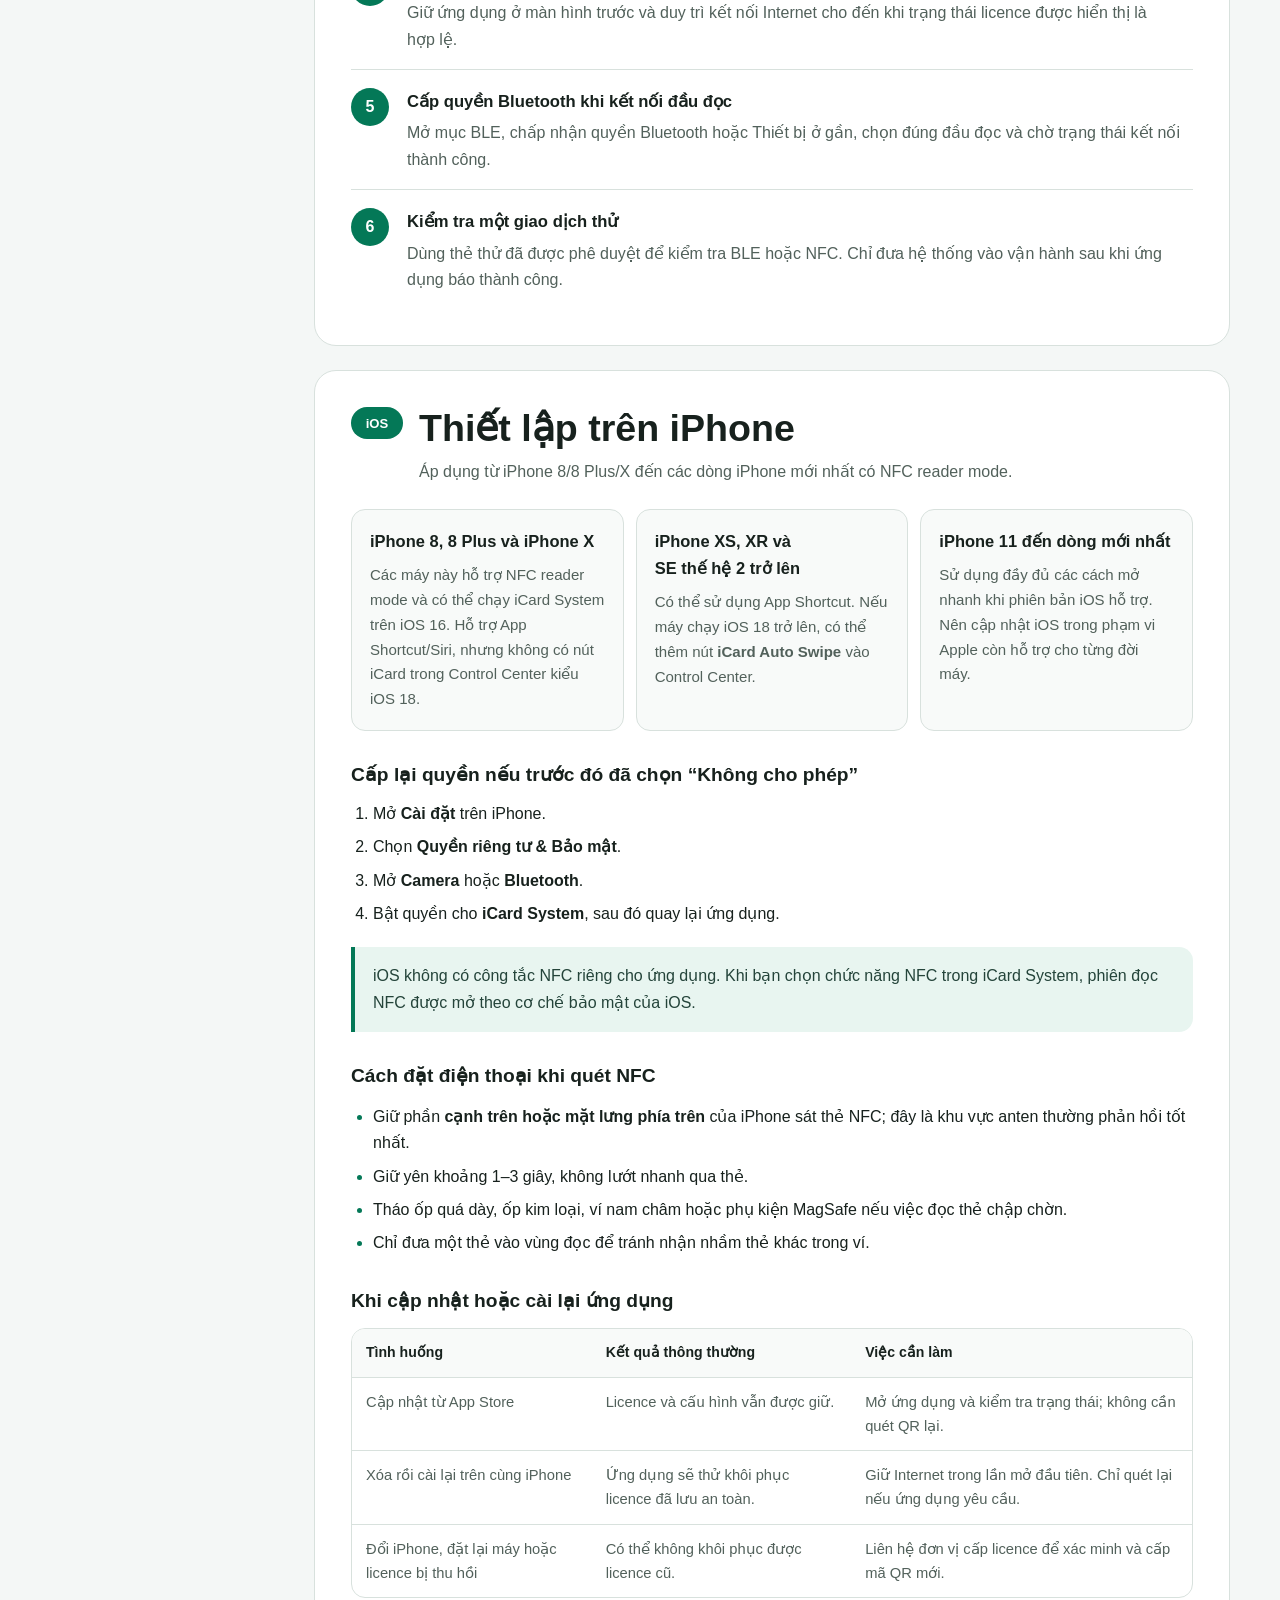
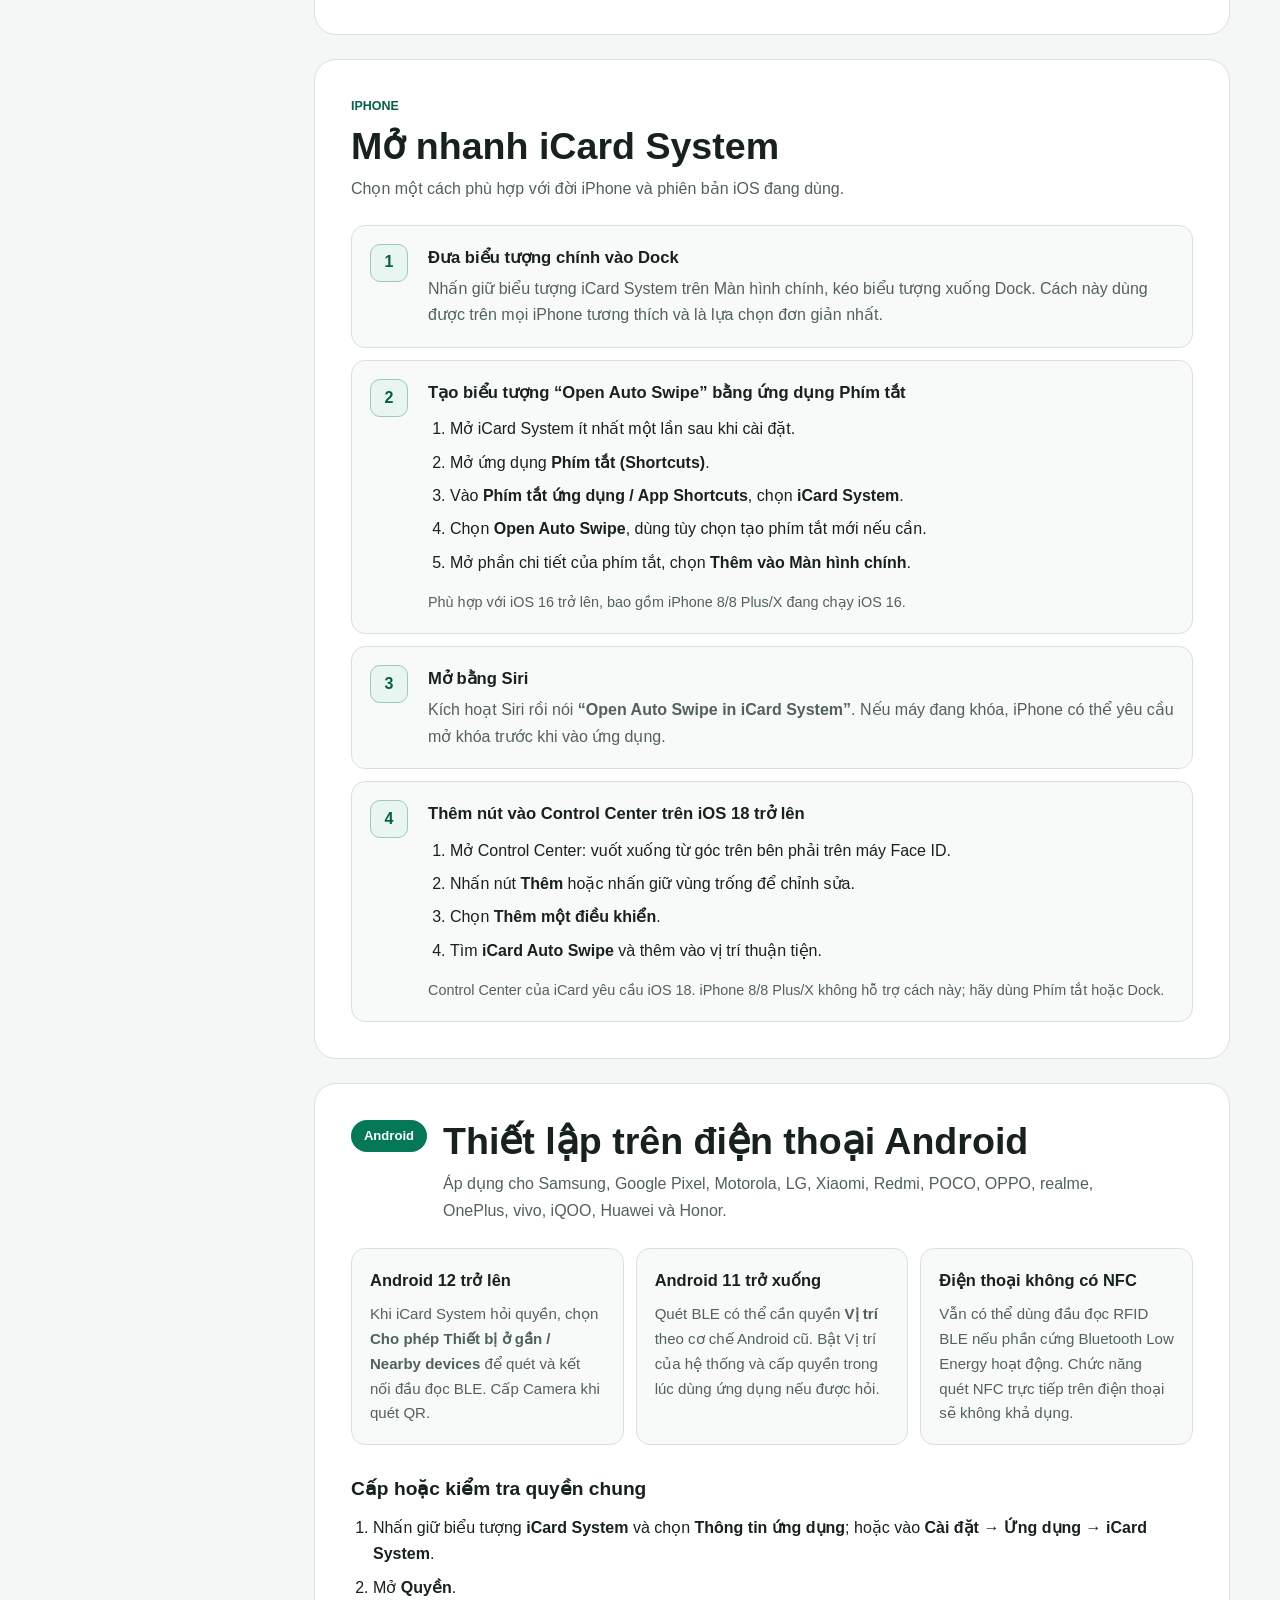
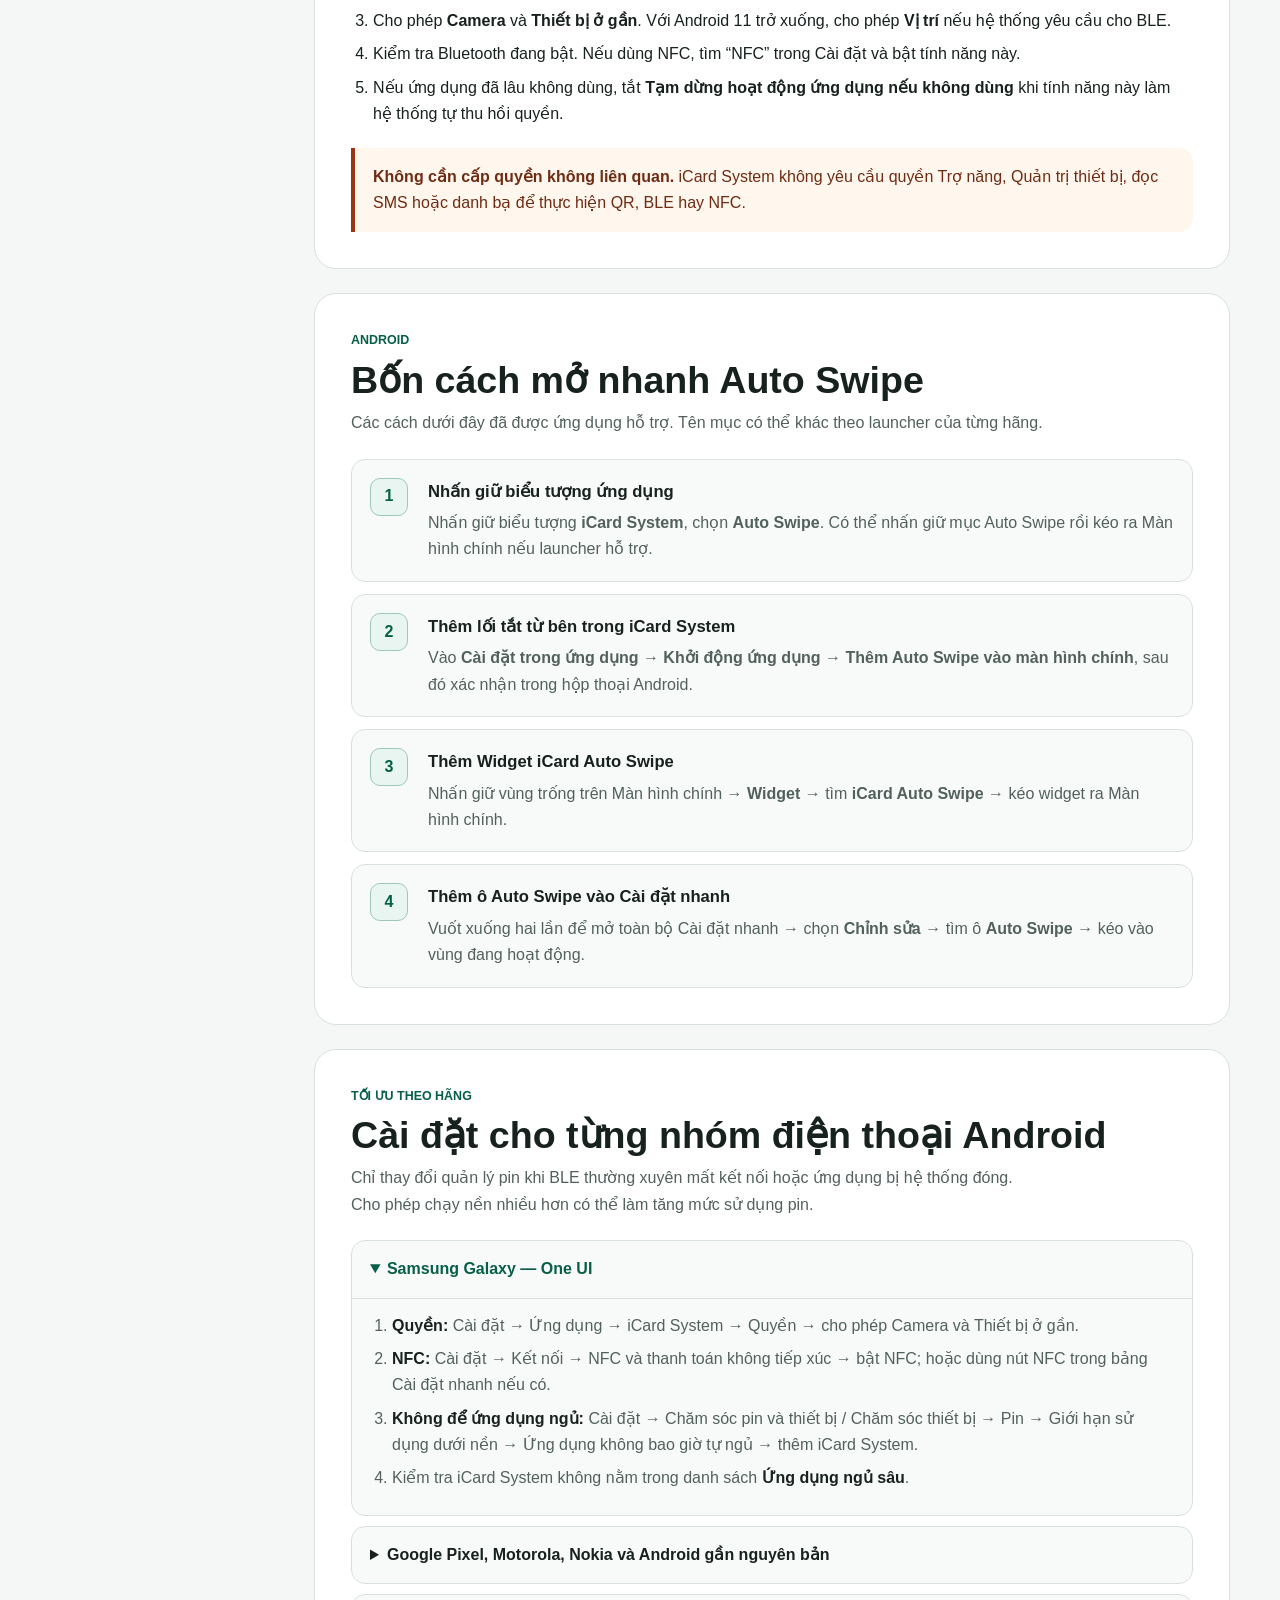
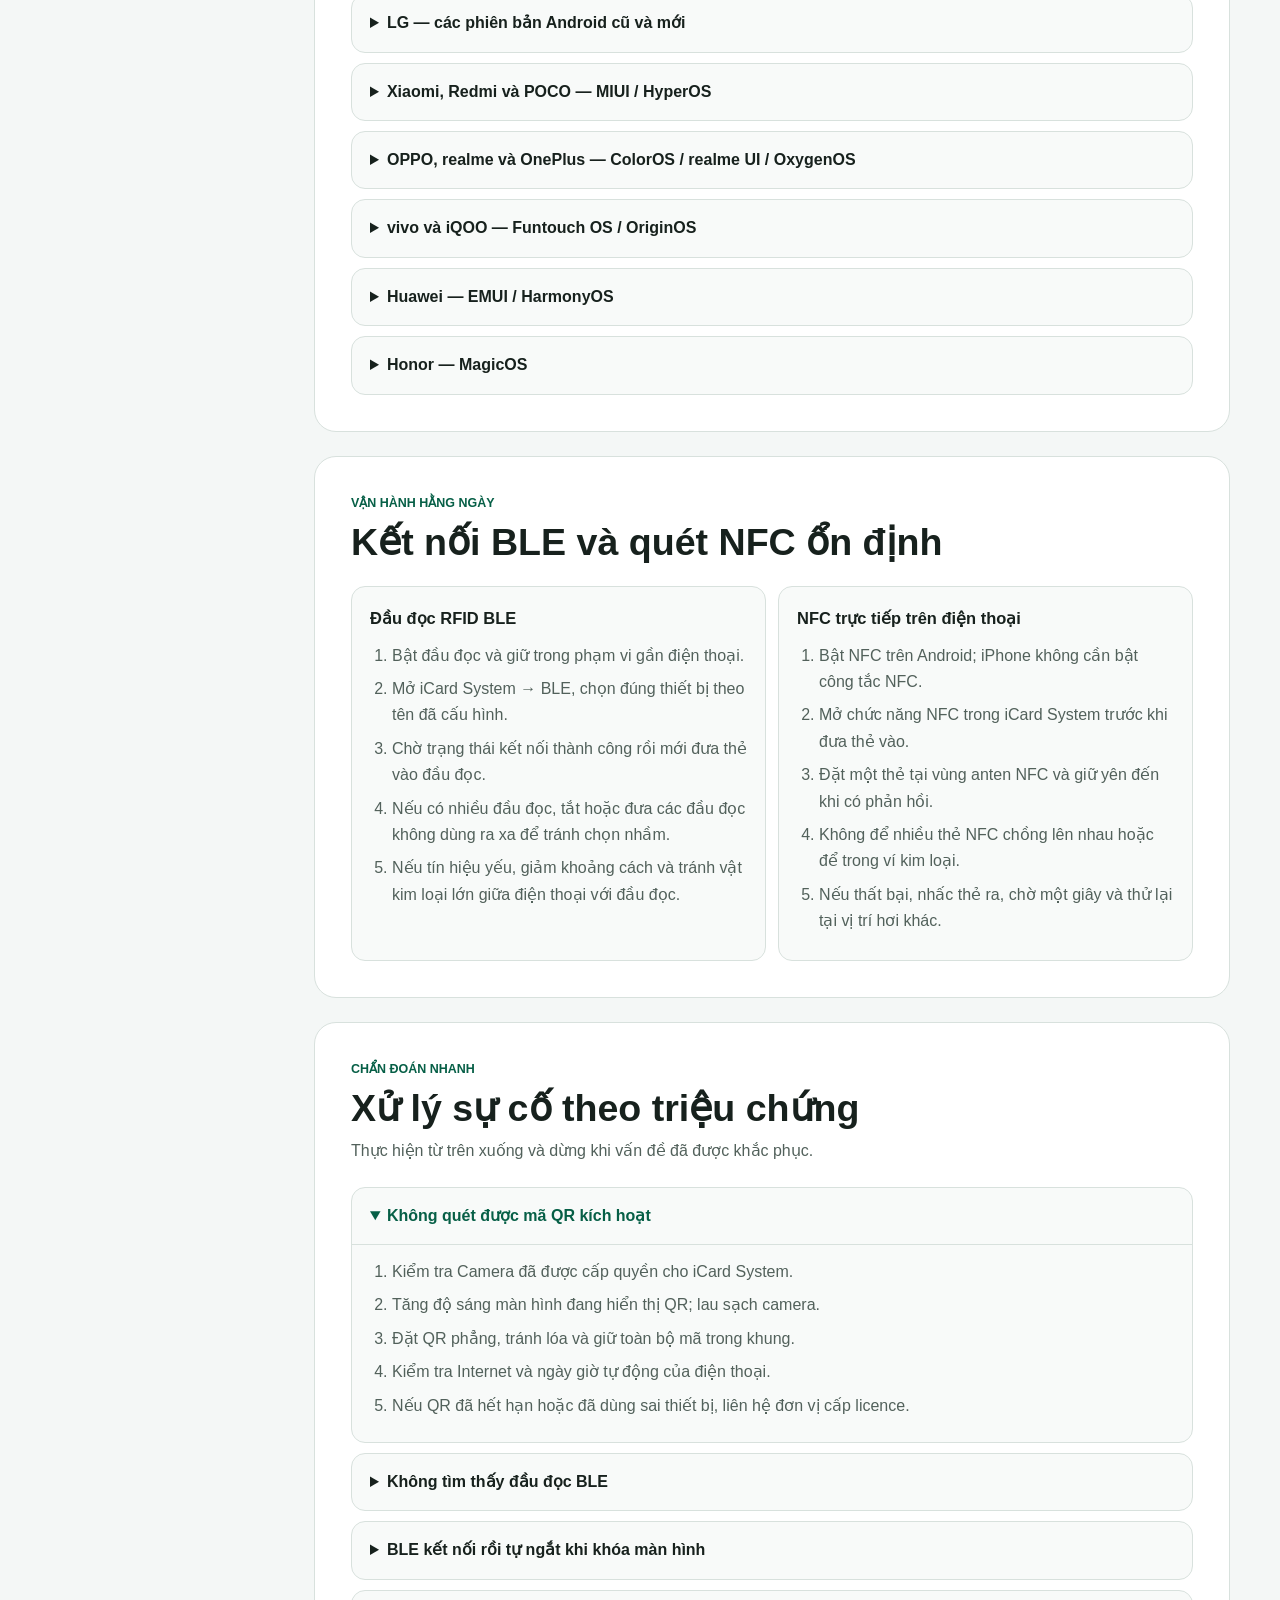
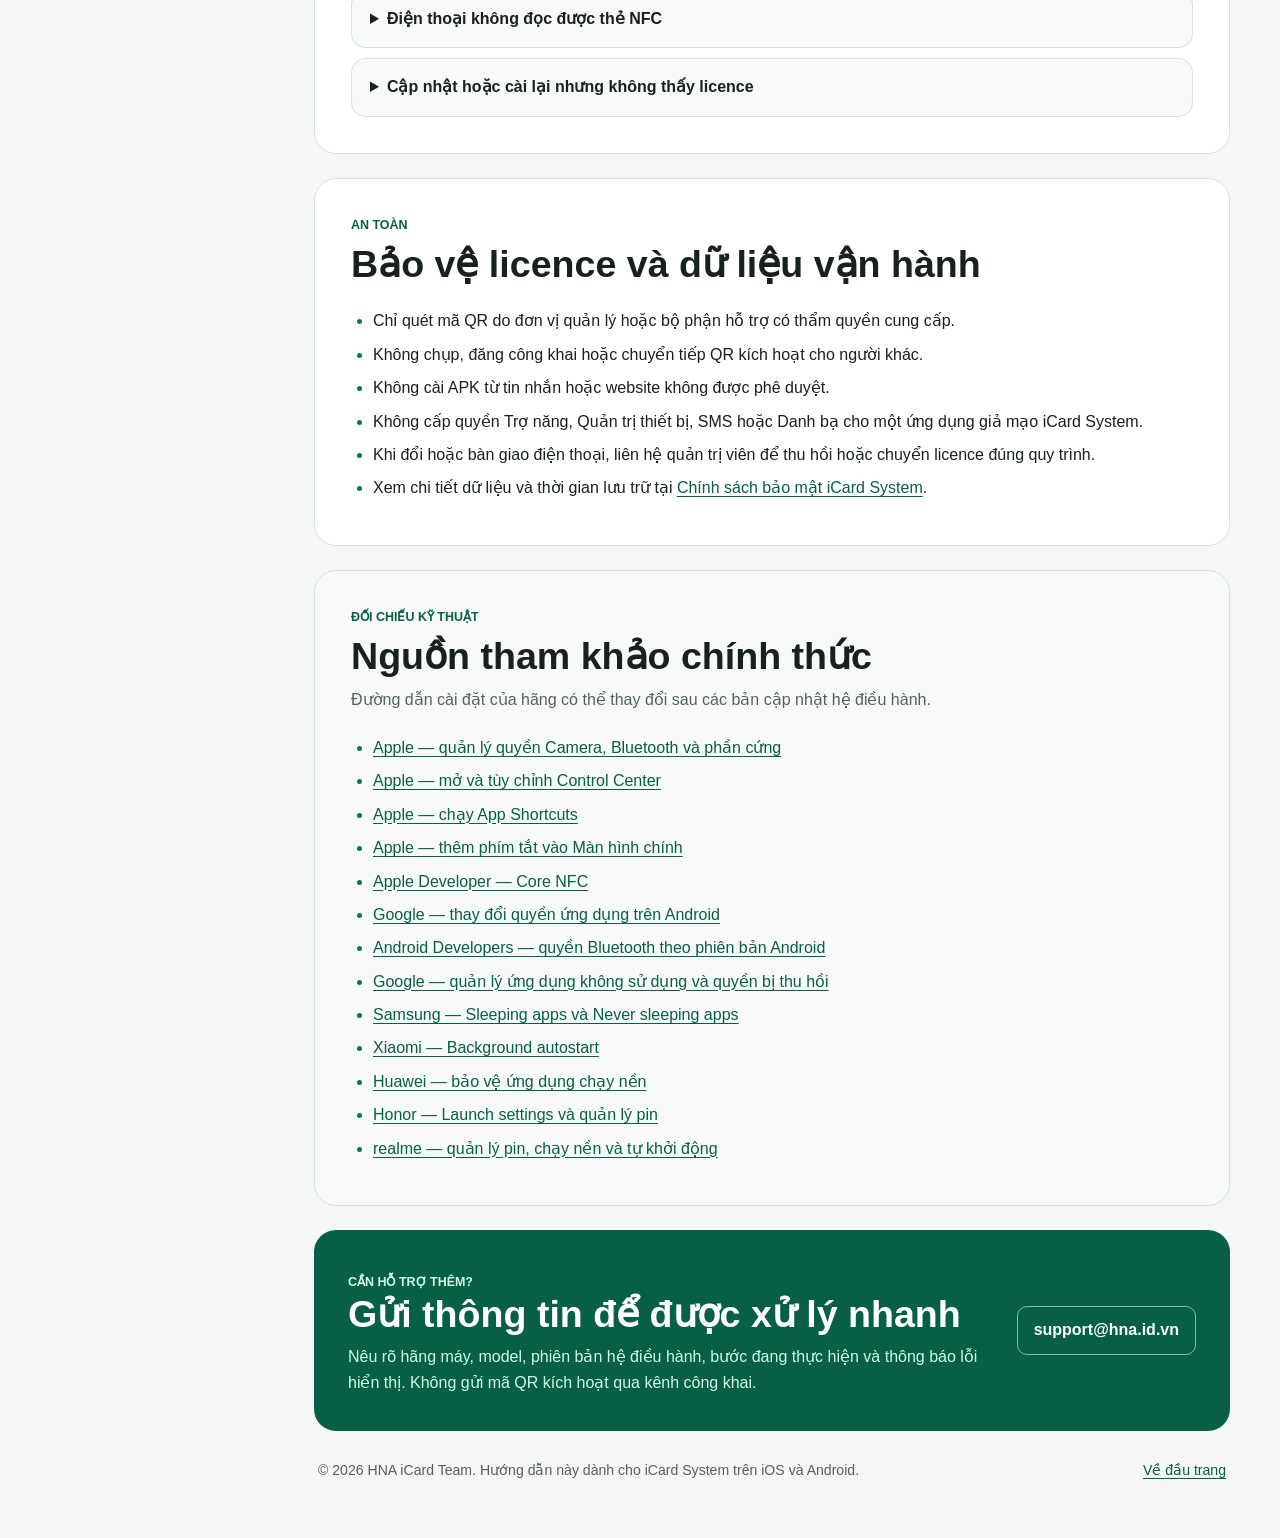
==== commit b0398317: "Add files via upload" ====
--- a/index.html
+++ b/index.html
@@ -3,237 +3,232 @@
 <head>
   <meta charset="utf-8" />
   <meta name="viewport" content="width=device-width, initial-scale=1" />
-  <meta name="theme-color" content="#0f172a" />
-  <meta name="description" content="Hướng dẫn sử dụng App Mobile cho iOS và Android." />
+  <meta name="theme-color" content="#047857" />
+  <meta name="description" content="Hướng dẫn cài đặt, kích hoạt, mở nhanh và xử lý sự cố iCard System trên iPhone và Android." />
   <meta property="og:type" content="website" />
-  <meta property="og:title" content="Hướng dẫn sử dụng App Mobile" />
-  <meta property="og:description" content="Hướng dẫn theo tab iOS và Android, có ảnh chụp từng bước." />
-  <meta property="og:image" content="favicon.svg" />
-  <title>Hướng dẫn sử dụng App Mobile</title>
+  <meta property="og:title" content="Hướng dẫn iCard System cho iOS và Android" />
+  <meta property="og:description" content="Hướng dẫn bằng chữ, chia theo nền tảng và hãng điện thoại, có quy trình xử lý sự cố rõ ràng." />
+  <title>Hướng dẫn iCard System cho iOS và Android</title>
   <link rel="icon" href="favicon.svg" type="image/svg+xml" />
   <link rel="stylesheet" href="styles.css" />
 </head>
 <body>
-  <div class="bits-layer" id="bitsLayer" aria-hidden="true"></div>
-
-  <main class="shell">
-    <header class="hero">
-      <div class="hero-copy">
-        <span class="eyebrow">User Guide</span>
-        <h1>Hướng dẫn sử dụng App Mobile</h1>
+  <a class="skip-link" href="#noi-dung">Chuyển đến nội dung chính</a>
+
+  <header class="site-header">
+    <div class="header-inner">
+      <a class="brand" href="#top" aria-label="iCard System - đầu trang">
+        <span class="brand-mark" aria-hidden="true">iCS</span>
+        <span><strong>iCard System</strong><small>Trung tâm hướng dẫn</small></span>
+      </a>
+      <nav class="header-links" aria-label="Liên kết hỗ trợ">
+        <a href="https://hna-privacy-policy.hna.id.vn/">Chính sách bảo mật</a>
+        <a class="support-link" href="mailto:support@hna.id.vn">Liên hệ hỗ trợ</a>
+      </nav>
+    </div>
+  </header>
+
+  <div class="page" id="top">
+    <aside class="side-nav" aria-label="Mục lục hướng dẫn">
+      <p class="nav-title">Trong hướng dẫn này</p>
+      <nav>
+        <a href="#bat-dau">Bắt đầu trong 5 phút</a>
+        <a href="#ios">iPhone / iOS</a>
+        <a href="#ios-mo-nhanh">Mở nhanh trên iPhone</a>
+        <a href="#android">Android</a>
+        <a href="#android-mo-nhanh">Mở nhanh trên Android</a>
+        <a href="#hang-android">Theo từng hãng Android</a>
+        <a href="#van-hanh">BLE và NFC</a>
+        <a href="#xu-ly-loi">Xử lý sự cố</a>
+        <a href="#bao-mat">An toàn và dữ liệu</a>
+        <a href="#nguon">Nguồn tham khảo</a>
+      </nav>
+    </aside>
+
+    <main class="content" id="noi-dung">
+      <section class="hero" aria-labelledby="page-title">
+        <p class="eyebrow">Hướng dẫn chính thức</p>
+        <h1 id="page-title">Cài đặt và sử dụng iCard System</h1>
         <p class="lead">
-          Chọn tab iOS hoặc Android để xem đúng luồng thao tác cho nền tảng của bạn.
-          Trang này tập trung vào quyền, kích hoạt, kết nối BLE, cấu hình và quét thẻ.
+          Hướng dẫn bằng chữ dành cho iPhone từ iPhone 8 đến các dòng mới nhất và điện thoại Android phổ biến.
+          Nội dung bao gồm kích hoạt licence, cấp quyền, kết nối đầu đọc BLE, sử dụng NFC và tạo lối mở nhanh.
         </p>
+        <div class="hero-meta" aria-label="Thông tin hướng dẫn">
+          <span>Cập nhật: 23/08/2026</span><span>iOS 13 trở lên</span>
+          <span>Android có BLE hoặc NFC</span><span>Không cần tài khoản đăng nhập</span>
+        </div>
+      </section>
+
+      <div class="important-note" role="note">
+        <strong>Điểm cần nhớ:</strong> mở nhanh chỉ đưa ứng dụng đến màn hình Auto Swipe và chuẩn bị luồng thao tác.
+        Ứng dụng không tự quét hoặc truyền dữ liệu thẻ khi chưa có thao tác của người dùng.
       </div>
 
-      <div class="hero-pills" aria-label="Tóm tắt">
-        <span class="pill">QR activation</span>
-        <span class="pill">Bluetooth / BLE</span>
-        <span class="pill">NFC / RFID</span>
-        <span class="pill">Cấu hình thiết bị</span>
-      </div>
-    </header>
-
-    <section class="tabs-card">
-      <div class="tabbar" role="tablist" aria-label="Chọn nền tảng">
-        <button class="tab-button is-active" type="button" role="tab" aria-selected="true" aria-controls="panel-ios" id="tab-ios" data-tab="ios">iOS</button>
-        <button class="tab-button" type="button" role="tab" aria-selected="false" aria-controls="panel-android" id="tab-android" data-tab="android">Android</button>
-      </div>
-
-      <div class="panel-wrap">
-        <section class="panel is-active" role="tabpanel" id="panel-ios" aria-labelledby="tab-ios">
-          <div class="panel-intro">
-            <h2>Hướng dẫn cho iOS</h2>
-            <p>
-              Trên iPhone, hãy ưu tiên cấp Camera, Bluetooth, Photo Library và NFC
-              đúng lúc app yêu cầu. iOS sẽ tự hiển thị prompt theo từng luồng chức năng.
-            </p>
-          </div>
-
-          <div class="step-grid">
-            <article class="step-card">
-              <div class="step-head">1. Kiểm tra quyền ban đầu</div>
-              <p class="step-note">Xem trước trạng thái quyền để tránh gián đoạn khi kích hoạt hoặc quét thẻ.</p>
-              <div class="shot-grid">
-                <img class="shot" src="tt-chuacapquyen-ble.jpg" alt="Chưa cấp quyền BLE" loading="lazy" />
-                <img class="shot" src="tt-chuacapquyen-nfc.jpg" alt="Chưa cấp quyền NFC" loading="lazy" />
-                <img class="shot" src="tt-capquyen-camera.jpg" alt="Cấp quyền Camera" loading="lazy" />
-              </div>
-            </article>
-
-            <article class="step-card">
-              <div class="step-head">2. Kích hoạt license</div>
-              <p class="step-note">Quét QR kích hoạt, chờ xác nhận và hoàn tất để mở khóa các tính năng thiết bị.</p>
-              <div class="shot-grid">
-                <img class="shot" src="tt-chuakichhoat-licence.jpg" alt="Chưa kích hoạt license" loading="lazy" />
-                <img class="shot" src="tt-kichhoat-thanhcong.jpg" alt="Kích hoạt thành công" loading="lazy" />
-              </div>
-            </article>
-
-            <article class="step-card">
-              <div class="step-head">3. Kết nối BLE</div>
-              <p class="step-note">Mở màn hình BLE, nhấn nút kết nối và giữ điện thoại gần đầu đọc cho đến khi thành công.</p>
-              <div class="shot-grid">
-                <img class="shot" src="tt-manhinh-ble-anhnen.jpg" alt="Màn hình BLE" loading="lazy" />
-                <img class="shot" src="tt-kichhoat-ble-nhapvaodautich.jpg" alt="Nhấn nút kết nối BLE" loading="lazy" />
-                <img class="shot" src="tt-dangketnoi-ble.jpg" alt="Đang kết nối BLE" loading="lazy" />
-                <img class="shot" src="tt-ketnoi-ble-icard-thanhcong.jpg" alt="Kết nối BLE thành công" loading="lazy" />
-              </div>
-            </article>
-
-            <article class="step-card">
-              <div class="step-head">4. Cấu hình thiết bị</div>
-              <p class="step-note">Cấu hình giao diện, ngôn ngữ, và đổi tên đầu đọc nếu cần để dễ quản lý.</p>
-              <div class="shot-grid">
-                <img class="shot" src="tt-cauhinh.jpg" alt="Màn hình cấu hình" loading="lazy" />
-                <img class="shot" src="tt-cauhinh-giaodien.jpg" alt="Cấu hình giao diện" loading="lazy" />
-                <img class="shot" src="tt-cauhinh-ngonngu.jpg" alt="Cấu hình ngôn ngữ" loading="lazy" />
-                <img class="shot" src="tt-cauhinh-ten-daudoc.jpg" alt="Cấu hình tên đầu đọc" loading="lazy" />
-              </div>
-            </article>
-
-            <article class="step-card">
-              <div class="step-head">5. Bật ảnh nền và kiểm tra trạng thái</div>
-              <p class="step-note">Chọn ảnh nền nếu cần, rồi kiểm tra màn hình hoạt động bình thường.</p>
-              <div class="shot-grid">
-                <img class="shot" src="tt-ch-anhnen.jpg" alt="Chọn ảnh nền" loading="lazy" />
-                <img class="shot" src="tt-hoatdong-binhthuong.jpg" alt="Hoạt động bình thường" loading="lazy" />
-              </div>
-            </article>
-
-            <article class="step-card">
-              <div class="step-head">6. Quét thẻ BLE / NFC</div>
-              <p class="step-note">Kiểm tra quét thành công ở cả BLE và NFC để xác nhận toàn bộ luồng hoạt động ổn định.</p>
-              <div class="shot-grid">
-                <img class="shot" src="tt-quetthe-thanhcong-ble.jpg" alt="Quét thẻ BLE thành công" loading="lazy" />
-                <img class="shot" src="tt-quetthe-thanhcong-nfc.jpg" alt="Quét thẻ NFC thành công" loading="lazy" />
-              </div>
-            </article>
-          </div>
-        </section>
-
-        <section class="panel" role="tabpanel" id="panel-android" aria-labelledby="tab-android" hidden>
-          <div class="panel-intro">
-            <h2>Hướng dẫn cho Android</h2>
-            <p>
-              Trên Android, chú ý phần quyền BLE và NFC. Nếu thiết bị ở Android 11 trở xuống,
-              vị trí có thể liên quan đến quét BLE theo cấu hình hệ thống.
-            </p>
-          </div>
-
-          <div class="step-grid">
-            <article class="step-card">
-              <div class="step-head">1. Cấp quyền ban đầu</div>
-              <p class="step-note">Cấp quyền Bluetooth, NFC và Camera trước khi bắt đầu để app không bị ngắt quãng.</p>
-              <div class="shot-grid">
-                <img class="shot" src="tt-chuacapquyen-ble.jpg" alt="Chưa cấp quyền BLE" loading="lazy" />
-                <img class="shot" src="b1-capquyen-ble.jpg" alt="Cấp quyền BLE" loading="lazy" />
-                <img class="shot" src="tt-chuacapquyen-nfc.jpg" alt="Chưa cấp quyền NFC" loading="lazy" />
-                <img class="shot" src="tt-capquyen-camera.jpg" alt="Cấp quyền Camera" loading="lazy" />
-              </div>
-            </article>
-
-            <article class="step-card">
-              <div class="step-head">2. Kích hoạt license</div>
-              <p class="step-note">Quét QR kích hoạt và xác nhận xong để chuyển sang trạng thái vận hành.</p>
-              <div class="shot-grid">
-                <img class="shot" src="tt-chuakichhoat-licence.jpg" alt="Chưa kích hoạt license" loading="lazy" />
-                <img class="shot" src="tt-kichhoat-thanhcong.jpg" alt="Kích hoạt thành công" loading="lazy" />
-              </div>
-            </article>
-
-            <article class="step-card">
-              <div class="step-head">3. Kết nối BLE</div>
-              <p class="step-note">Mở màn hình BLE, nhấn nút kết nối và chờ trạng thái ghép nối thành công.</p>
-              <div class="shot-grid">
-                <img class="shot" src="tt-manhinh-ble-anhnen.jpg" alt="Màn hình BLE" loading="lazy" />
-                <img class="shot" src="tt-kichhoat-ble-nhapvaodautich.jpg" alt="Nhấn nút kết nối BLE" loading="lazy" />
-                <img class="shot" src="tt-dangketnoi-ble.jpg" alt="Đang kết nối BLE" loading="lazy" />
-                <img class="shot" src="tt-ketnoi-ble-icard-thanhcong.jpg" alt="Kết nối BLE thành công" loading="lazy" />
-              </div>
-            </article>
-
-            <article class="step-card">
-              <div class="step-head">4. Đổi tên đầu đọc</div>
-              <p class="step-note">Đặt tên dễ nhớ, xem hướng dẫn đặt tên và xác nhận sau khi lưu thành công.</p>
-              <div class="shot-grid">
-                <img class="shot" src="tt-cauhinh-ten-daudoc.jpg" alt="Cấu hình tên đầu đọc" loading="lazy" />
-                <img class="shot" src="tt-cauhinh-ten-daudoc-hdbt.jpg" alt="Hướng dẫn đặt tên" loading="lazy" />
-                <img class="shot" src="tt-cauhinh-ten-daudoc-thanhcong.jpg" alt="Đổi tên thành công" loading="lazy" />
-              </div>
-            </article>
-
-            <article class="step-card">
-              <div class="step-head">5. Cấu hình và ảnh nền</div>
-              <p class="step-note">Tuỳ chỉnh giao diện, ngôn ngữ và ảnh nền để thao tác thuận tiện hơn.</p>
-              <div class="shot-grid">
-                <img class="shot" src="tt-cauhinh.jpg" alt="Màn hình cấu hình" loading="lazy" />
-                <img class="shot" src="tt-cauhinh-giaodien.jpg" alt="Cấu hình giao diện" loading="lazy" />
-                <img class="shot" src="tt-cauhinh-ngonngu.jpg" alt="Cấu hình ngôn ngữ" loading="lazy" />
-                <img class="shot" src="tt-ch-anhnen.jpg" alt="Chọn ảnh nền" loading="lazy" />
-              </div>
-            </article>
-
-            <article class="step-card">
-              <div class="step-head">6. Quét thẻ BLE / NFC</div>
-              <p class="step-note">Khi app ở trạng thái bình thường, thử quét BLE và NFC để kiểm tra kết nối đầu đọc.</p>
-              <div class="shot-grid">
-                <img class="shot" src="tt-hoatdong-binhthuong.jpg" alt="Hoạt động bình thường" loading="lazy" />
-                <img class="shot" src="tt-quetthe-thanhcong-ble.jpg" alt="Quét thẻ BLE thành công" loading="lazy" />
-                <img class="shot" src="tt-quetthe-thanhcong-nfc.jpg" alt="Quét thẻ NFC thành công" loading="lazy" />
-              </div>
-            </article>
-          </div>
-        </section>
-      </div>
-    </section>
-  </main>
-
-  <script>
-    (function () {
-      const layer = document.getElementById('bitsLayer');
-      if (layer) {
-        const count = 220;
-        for (let i = 0; i < count; i++) {
-          const span = document.createElement('span');
-          span.className = 'bit';
-          span.textContent = Math.random() > 0.5 ? '1' : '0';
-          span.style.left = (-10 + Math.random() * 15).toFixed(2) + 'vw';
-          span.style.top = (Math.random() * 100).toFixed(2) + 'vh';
-          span.style.fontSize = (9 + Math.random() * 12).toFixed(0) + 'px';
-          span.style.animationDuration = (9 + Math.random() * 16).toFixed(2) + 's';
-          span.style.animationDelay = (-Math.random() * 22).toFixed(2) + 's';
-          layer.appendChild(span);
-        }
-      }
-
-      const tabs = Array.from(document.querySelectorAll('[data-tab]'));
-      const panels = new Map(
-        Array.from(document.querySelectorAll('.panel')).map((panel) => [panel.id.replace('panel-', ''), panel]),
-      );
-
-      function activate(tabName) {
-        tabs.forEach((button) => {
-          const isActive = button.dataset.tab === tabName;
-          button.classList.toggle('is-active', isActive);
-          button.setAttribute('aria-selected', String(isActive));
-          button.tabIndex = isActive ? 0 : -1;
-        });
-
-        panels.forEach((panel, key) => {
-          const isActive = key === tabName;
-          panel.classList.toggle('is-active', isActive);
-          panel.hidden = !isActive;
-        });
-      }
-
-      tabs.forEach((button) => {
-        button.addEventListener('click', () => activate(button.dataset.tab));
-      });
-
-      activate('ios');
-    })();
-  </script>
+      <section id="bat-dau" class="section-block">
+        <div class="section-heading">
+          <p class="section-kicker">Quy trình chuẩn</p>
+          <h2>Bắt đầu trong 5 phút</h2>
+          <p>Áp dụng cho cả iOS và Android. Tên menu hệ thống có thể khác nhẹ theo phiên bản phần mềm.</p>
+        </div>
+        <div class="checklist" aria-label="Chuẩn bị trước khi kích hoạt">
+          <h3>Chuẩn bị trước khi mở ứng dụng</h3>
+          <ul>
+            <li>Mã QR kích hoạt còn hiệu lực và được cấp đúng cho người sử dụng.</li>
+            <li>Điện thoại có Internet ổn định trong lần kích hoạt đầu tiên.</li>
+            <li>Bluetooth đã bật nếu sử dụng đầu đọc RFID BLE.</li>
+            <li>NFC đã bật trên Android nếu sử dụng thẻ trực tiếp với điện thoại.</li>
+            <li>Đầu đọc RFID đã sạc, đang bật và đặt gần điện thoại.</li>
+          </ul>
+        </div>
+        <ol class="steps">
+          <li><div><h3>Cài đặt hoặc cập nhật ứng dụng</h3><p>Tải iCard System từ App Store trên iPhone hoặc nguồn phân phối Android được đơn vị quản lý phê duyệt. Không cài gói ứng dụng từ liên kết không rõ nguồn gốc.</p></div></li>
+          <li><div><h3>Mở iCard System và chọn quét QR kích hoạt</h3><p>Thực hiện quét ngay trong iCard System. Không dùng ứng dụng Camera độc lập để mở nội dung QR kích hoạt.</p></div></li>
+          <li><div><h3>Cấp quyền Camera</h3><p>Chọn <strong>Cho phép</strong> khi hệ điều hành hỏi quyền Camera. Căn toàn bộ mã QR trong khung và giữ điện thoại ổn định.</p></div></li>
+          <li><div><h3>Chờ xác nhận licence</h3><p>Giữ ứng dụng ở màn hình trước và duy trì kết nối Internet cho đến khi trạng thái licence được hiển thị là hợp lệ.</p></div></li>
+          <li><div><h3>Cấp quyền Bluetooth khi kết nối đầu đọc</h3><p>Mở mục BLE, chấp nhận quyền Bluetooth hoặc Thiết bị ở gần, chọn đúng đầu đọc và chờ trạng thái kết nối thành công.</p></div></li>
+          <li><div><h3>Kiểm tra một giao dịch thử</h3><p>Dùng thẻ thử đã được phê duyệt để kiểm tra BLE hoặc NFC. Chỉ đưa hệ thống vào vận hành sau khi ứng dụng báo thành công.</p></div></li>
+        </ol>
+      </section>
+
+      <section id="ios" class="section-block platform-section">
+        <div class="platform-title">
+          <span class="platform-badge">iOS</span>
+          <div><h2>Thiết lập trên iPhone</h2><p>Áp dụng từ iPhone 8/8 Plus/X đến các dòng iPhone mới nhất có NFC reader mode.</p></div>
+        </div>
+        <div class="info-grid">
+          <article class="info-card"><h3>iPhone 8, 8 Plus và iPhone X</h3><p>Các máy này hỗ trợ NFC reader mode và có thể chạy iCard System trên iOS 16. Hỗ trợ App Shortcut/Siri, nhưng không có nút iCard trong Control Center kiểu iOS 18.</p></article>
+          <article class="info-card"><h3>iPhone XS, XR và SE thế hệ 2 trở lên</h3><p>Có thể sử dụng App Shortcut. Nếu máy chạy iOS 18 trở lên, có thể thêm nút <strong>iCard Auto Swipe</strong> vào Control Center.</p></article>
+          <article class="info-card"><h3>iPhone 11 đến dòng mới nhất</h3><p>Sử dụng đầy đủ các cách mở nhanh khi phiên bản iOS hỗ trợ. Nên cập nhật iOS trong phạm vi Apple còn hỗ trợ cho từng đời máy.</p></article>
+        </div>
+
+        <h3 class="subheading">Cấp lại quyền nếu trước đó đã chọn “Không cho phép”</h3>
+        <ol class="compact-steps">
+          <li>Mở <strong>Cài đặt</strong> trên iPhone.</li><li>Chọn <strong>Quyền riêng tư &amp; Bảo mật</strong>.</li>
+          <li>Mở <strong>Camera</strong> hoặc <strong>Bluetooth</strong>.</li><li>Bật quyền cho <strong>iCard System</strong>, sau đó quay lại ứng dụng.</li>
+        </ol>
+        <p class="callout">iOS không có công tắc NFC riêng cho ứng dụng. Khi bạn chọn chức năng NFC trong iCard System, phiên đọc NFC được mở theo cơ chế bảo mật của iOS.</p>
+
+        <h3 class="subheading">Cách đặt điện thoại khi quét NFC</h3>
+        <ul class="plain-list">
+          <li>Giữ phần <strong>cạnh trên hoặc mặt lưng phía trên</strong> của iPhone sát thẻ NFC; đây là khu vực anten thường phản hồi tốt nhất.</li>
+          <li>Giữ yên khoảng 1–3 giây, không lướt nhanh qua thẻ.</li>
+          <li>Tháo ốp quá dày, ốp kim loại, ví nam châm hoặc phụ kiện MagSafe nếu việc đọc thẻ chập chờn.</li>
+          <li>Chỉ đưa một thẻ vào vùng đọc để tránh nhận nhầm thẻ khác trong ví.</li>
+        </ul>
+
+        <h3 class="subheading">Khi cập nhật hoặc cài lại ứng dụng</h3>
+        <div class="status-table-wrap">
+          <table class="status-table">
+            <thead><tr><th>Tình huống</th><th>Kết quả thông thường</th><th>Việc cần làm</th></tr></thead>
+            <tbody>
+              <tr><td>Cập nhật từ App Store</td><td>Licence và cấu hình vẫn được giữ.</td><td>Mở ứng dụng và kiểm tra trạng thái; không cần quét QR lại.</td></tr>
+              <tr><td>Xóa rồi cài lại trên cùng iPhone</td><td>Ứng dụng sẽ thử khôi phục licence đã lưu an toàn.</td><td>Giữ Internet trong lần mở đầu tiên. Chỉ quét lại nếu ứng dụng yêu cầu.</td></tr>
+              <tr><td>Đổi iPhone, đặt lại máy hoặc licence bị thu hồi</td><td>Có thể không khôi phục được licence cũ.</td><td>Liên hệ đơn vị cấp licence để xác minh và cấp mã QR mới.</td></tr>
+            </tbody>
+          </table>
+        </div>
+      </section>
+
+      <section id="ios-mo-nhanh" class="section-block">
+        <div class="section-heading"><p class="section-kicker">iPhone</p><h2>Mở nhanh iCard System</h2><p>Chọn một cách phù hợp với đời iPhone và phiên bản iOS đang dùng.</p></div>
+        <div class="method-list">
+          <article class="method"><div class="method-number">1</div><div><h3>Đưa biểu tượng chính vào Dock</h3><p>Nhấn giữ biểu tượng iCard System trên Màn hình chính, kéo biểu tượng xuống Dock. Cách này dùng được trên mọi iPhone tương thích và là lựa chọn đơn giản nhất.</p></div></article>
+          <article class="method"><div class="method-number">2</div><div><h3>Tạo biểu tượng “Open Auto Swipe” bằng ứng dụng Phím tắt</h3><ol><li>Mở iCard System ít nhất một lần sau khi cài đặt.</li><li>Mở ứng dụng <strong>Phím tắt (Shortcuts)</strong>.</li><li>Vào <strong>Phím tắt ứng dụng / App Shortcuts</strong>, chọn <strong>iCard System</strong>.</li><li>Chọn <strong>Open Auto Swipe</strong>, dùng tùy chọn tạo phím tắt mới nếu cần.</li><li>Mở phần chi tiết của phím tắt, chọn <strong>Thêm vào Màn hình chính</strong>.</li></ol><p class="method-note">Phù hợp với iOS 16 trở lên, bao gồm iPhone 8/8 Plus/X đang chạy iOS 16.</p></div></article>
+          <article class="method"><div class="method-number">3</div><div><h3>Mở bằng Siri</h3><p>Kích hoạt Siri rồi nói <strong>“Open Auto Swipe in iCard System”</strong>. Nếu máy đang khóa, iPhone có thể yêu cầu mở khóa trước khi vào ứng dụng.</p></div></article>
+          <article class="method"><div class="method-number">4</div><div><h3>Thêm nút vào Control Center trên iOS 18 trở lên</h3><ol><li>Mở Control Center: vuốt xuống từ góc trên bên phải trên máy Face ID.</li><li>Nhấn nút <strong>Thêm</strong> hoặc nhấn giữ vùng trống để chỉnh sửa.</li><li>Chọn <strong>Thêm một điều khiển</strong>.</li><li>Tìm <strong>iCard Auto Swipe</strong> và thêm vào vị trí thuận tiện.</li></ol><p class="method-note">Control Center của iCard yêu cầu iOS 18. iPhone 8/8 Plus/X không hỗ trợ cách này; hãy dùng Phím tắt hoặc Dock.</p></div></article>
+        </div>
+      </section>
+
+      <section id="android" class="section-block platform-section">
+        <div class="platform-title"><span class="platform-badge android">Android</span><div><h2>Thiết lập trên điện thoại Android</h2><p>Áp dụng cho Samsung, Google Pixel, Motorola, LG, Xiaomi, Redmi, POCO, OPPO, realme, OnePlus, vivo, iQOO, Huawei và Honor.</p></div></div>
+        <div class="version-grid">
+          <article><h3>Android 12 trở lên</h3><p>Khi iCard System hỏi quyền, chọn <strong>Cho phép Thiết bị ở gần / Nearby devices</strong> để quét và kết nối đầu đọc BLE. Cấp Camera khi quét QR.</p></article>
+          <article><h3>Android 11 trở xuống</h3><p>Quét BLE có thể cần quyền <strong>Vị trí</strong> theo cơ chế Android cũ. Bật Vị trí của hệ thống và cấp quyền trong lúc dùng ứng dụng nếu được hỏi.</p></article>
+          <article><h3>Điện thoại không có NFC</h3><p>Vẫn có thể dùng đầu đọc RFID BLE nếu phần cứng Bluetooth Low Energy hoạt động. Chức năng quét NFC trực tiếp trên điện thoại sẽ không khả dụng.</p></article>
+        </div>
+        <h3 class="subheading">Cấp hoặc kiểm tra quyền chung</h3>
+        <ol class="compact-steps">
+          <li>Nhấn giữ biểu tượng <strong>iCard System</strong> và chọn <strong>Thông tin ứng dụng</strong>; hoặc vào <strong>Cài đặt → Ứng dụng → iCard System</strong>.</li>
+          <li>Mở <strong>Quyền</strong>.</li><li>Cho phép <strong>Camera</strong> và <strong>Thiết bị ở gần</strong>. Với Android 11 trở xuống, cho phép <strong>Vị trí</strong> nếu hệ thống yêu cầu cho BLE.</li>
+          <li>Kiểm tra Bluetooth đang bật. Nếu dùng NFC, tìm “NFC” trong Cài đặt và bật tính năng này.</li>
+          <li>Nếu ứng dụng đã lâu không dùng, tắt <strong>Tạm dừng hoạt động ứng dụng nếu không dùng</strong> khi tính năng này làm hệ thống tự thu hồi quyền.</li>
+        </ol>
+        <div class="warning-note" role="note"><strong>Không cần cấp quyền không liên quan.</strong> iCard System không yêu cầu quyền Trợ năng, Quản trị thiết bị, đọc SMS hoặc danh bạ để thực hiện QR, BLE hay NFC.</div>
+      </section>
+
+      <section id="android-mo-nhanh" class="section-block">
+        <div class="section-heading"><p class="section-kicker">Android</p><h2>Bốn cách mở nhanh Auto Swipe</h2><p>Các cách dưới đây đã được ứng dụng hỗ trợ. Tên mục có thể khác theo launcher của từng hãng.</p></div>
+        <div class="method-list">
+          <article class="method"><div class="method-number">1</div><div><h3>Nhấn giữ biểu tượng ứng dụng</h3><p>Nhấn giữ biểu tượng <strong>iCard System</strong>, chọn <strong>Auto Swipe</strong>. Có thể nhấn giữ mục Auto Swipe rồi kéo ra Màn hình chính nếu launcher hỗ trợ.</p></div></article>
+          <article class="method"><div class="method-number">2</div><div><h3>Thêm lối tắt từ bên trong iCard System</h3><p>Vào <strong>Cài đặt trong ứng dụng → Khởi động ứng dụng → Thêm Auto Swipe vào màn hình chính</strong>, sau đó xác nhận trong hộp thoại Android.</p></div></article>
+          <article class="method"><div class="method-number">3</div><div><h3>Thêm Widget iCard Auto Swipe</h3><p>Nhấn giữ vùng trống trên Màn hình chính → <strong>Widget</strong> → tìm <strong>iCard Auto Swipe</strong> → kéo widget ra Màn hình chính.</p></div></article>
+          <article class="method"><div class="method-number">4</div><div><h3>Thêm ô Auto Swipe vào Cài đặt nhanh</h3><p>Vuốt xuống hai lần để mở toàn bộ Cài đặt nhanh → chọn <strong>Chỉnh sửa</strong> → tìm ô <strong>Auto Swipe</strong> → kéo vào vùng đang hoạt động.</p></div></article>
+        </div>
+      </section>
+
+      <section id="hang-android" class="section-block">
+        <div class="section-heading"><p class="section-kicker">Tối ưu theo hãng</p><h2>Cài đặt cho từng nhóm điện thoại Android</h2><p>Chỉ thay đổi quản lý pin khi BLE thường xuyên mất kết nối hoặc ứng dụng bị hệ thống đóng. Cho phép chạy nền nhiều hơn có thể làm tăng mức sử dụng pin.</p></div>
+        <div class="manufacturer-list">
+          <details open><summary>Samsung Galaxy — One UI</summary><div class="details-body"><ol><li><strong>Quyền:</strong> Cài đặt → Ứng dụng → iCard System → Quyền → cho phép Camera và Thiết bị ở gần.</li><li><strong>NFC:</strong> Cài đặt → Kết nối → NFC và thanh toán không tiếp xúc → bật NFC; hoặc dùng nút NFC trong bảng Cài đặt nhanh nếu có.</li><li><strong>Không để ứng dụng ngủ:</strong> Cài đặt → Chăm sóc pin và thiết bị / Chăm sóc thiết bị → Pin → Giới hạn sử dụng dưới nền → Ứng dụng không bao giờ tự ngủ → thêm iCard System.</li><li>Kiểm tra iCard System không nằm trong danh sách <strong>Ứng dụng ngủ sâu</strong>.</li></ol></div></details>
+          <details><summary>Google Pixel, Motorola, Nokia và Android gần nguyên bản</summary><div class="details-body"><ol><li>Cài đặt → Ứng dụng → Xem tất cả ứng dụng → iCard System → Quyền.</li><li>Cho phép Camera, Thiết bị ở gần; thêm Vị trí trên Android 11 trở xuống nếu BLE yêu cầu.</li><li>Nếu BLE bị ngắt khi tắt màn hình: Thông tin ứng dụng → Pin / Mức sử dụng pin của ứng dụng → cho phép sử dụng dưới nền. Chỉ chọn <strong>Không hạn chế</strong> khi thật sự cần.</li></ol></div></details>
+          <details><summary>LG — các phiên bản Android cũ và mới</summary><div class="details-body"><ol><li>Cài đặt → Ứng dụng &amp; thông báo → Thông tin ứng dụng → iCard System → Quyền.</li><li>Bật Camera, Bluetooth/Thiết bị ở gần hoặc Vị trí tùy phiên bản Android.</li><li>Tìm “NFC” trong Cài đặt; trên nhiều máy LG cũ, mục này nằm trong <strong>Mạng → Chia sẻ &amp; kết nối</strong>.</li><li>Nếu có mục Tiết kiệm pin cho từng ứng dụng, loại iCard System khỏi hạn chế khi BLE bị đóng nền.</li></ol><p class="details-note">LG đã có nhiều giao diện cài đặt khác nhau; nên dùng ô tìm kiếm trong Cài đặt với từ khóa “quyền”, “NFC” hoặc “tối ưu pin”.</p></div></details>
+          <details><summary>Xiaomi, Redmi và POCO — MIUI / HyperOS</summary><div class="details-body"><ol><li>Cài đặt → Ứng dụng → Quản lý ứng dụng → iCard System → Quyền ứng dụng → cho phép quyền cần thiết.</li><li>Cài đặt → Ứng dụng → Quyền → <strong>Tự khởi động nền / Background autostart</strong> → bật cho iCard System.</li><li>Cài đặt → Pin → chọn iCard System → chọn <strong>Không hạn chế / No restrictions</strong> nếu BLE mất kết nối nền.</li><li>Mở danh sách ứng dụng gần đây, nhấn giữ hoặc kéo thẻ iCard System xuống để khóa ứng dụng nếu máy thường xuyên dọn ứng dụng nền.</li></ol></div></details>
+          <details><summary>OPPO, realme và OnePlus — ColorOS / realme UI / OxygenOS</summary><div class="details-body"><ol><li>Cài đặt → Ứng dụng / Quản lý ứng dụng → iCard System → Quyền → cho phép Camera và Thiết bị ở gần.</li><li>Cài đặt → Pin → Quản lý pin ứng dụng → iCard System.</li><li>Bật <strong>Cho phép hoạt động nền</strong> và <strong>Cho phép tự khởi chạy</strong> nếu các tùy chọn này xuất hiện.</li><li>Nếu hệ thống có mục Tối ưu sử dụng pin, chọn không tối ưu iCard System khi BLE bị ngắt lúc khóa màn hình.</li></ol><p class="details-note">Tên menu thay đổi giữa các bản ColorOS/OxygenOS. Hãy tìm “Auto launch”, “Background activity” hoặc “Battery optimization”.</p></div></details>
+          <details><summary>vivo và iQOO — Funtouch OS / OriginOS</summary><div class="details-body"><ol><li>Cài đặt → Ứng dụng → iCard System → Quyền → cho phép quyền cần thiết.</li><li>Cài đặt → Ứng dụng → Quyền truy cập ứng dụng đặc biệt → <strong>Tự khởi động / Autostart</strong> → bật iCard System nếu có.</li><li>Trong Pin hoặc Quản lý pin nền, cho phép iCard System hoạt động nền nếu kết nối BLE không duy trì.</li><li>Trên một số máy nội địa Trung Quốc, kiểm tra thêm iManager → Quản lý ứng dụng → Tự khởi động.</li></ol></div></details>
+          <details><summary>Huawei — EMUI / HarmonyOS</summary><div class="details-body"><ol><li>Cài đặt → Ứng dụng → Ứng dụng → iCard System → Quyền → bật quyền cần thiết.</li><li>Mở Trình quản lý điện thoại / Optimizer → <strong>Khởi chạy ứng dụng</strong>.</li><li>Tắt <strong>Quản lý tự động</strong> cho iCard System, sau đó bật <strong>Tự khởi chạy</strong>, <strong>Khởi chạy thứ cấp</strong> và <strong>Chạy trong nền</strong>.</li><li>Tìm “Tối ưu pin” trong Cài đặt → Tất cả ứng dụng → iCard System → chọn <strong>Không cho phép tối ưu</strong> nếu BLE bị đóng nền.</li></ol></div></details>
+          <details><summary>Honor — MagicOS</summary><div class="details-body"><ol><li>Cài đặt → Ứng dụng → iCard System → Quyền → bật quyền cần thiết.</li><li>Tìm <strong>Khởi chạy / App launch</strong> trong Cài đặt hoặc Optimizer.</li><li>Tắt Quản lý tự động cho iCard System; bật Tự khởi chạy, Khởi chạy thứ cấp và Chạy trong nền.</li><li>Nếu cần, tìm Tối ưu pin → Tất cả ứng dụng → iCard System → chọn không tối ưu; có thể khóa thẻ ứng dụng trong màn hình ứng dụng gần đây.</li></ol></div></details>
+        </div>
+      </section>
+
+      <section id="van-hanh" class="section-block">
+        <div class="section-heading"><p class="section-kicker">Vận hành hằng ngày</p><h2>Kết nối BLE và quét NFC ổn định</h2></div>
+        <div class="two-column">
+          <article class="guide-card"><h3>Đầu đọc RFID BLE</h3><ol><li>Bật đầu đọc và giữ trong phạm vi gần điện thoại.</li><li>Mở iCard System → BLE, chọn đúng thiết bị theo tên đã cấu hình.</li><li>Chờ trạng thái kết nối thành công rồi mới đưa thẻ vào đầu đọc.</li><li>Nếu có nhiều đầu đọc, tắt hoặc đưa các đầu đọc không dùng ra xa để tránh chọn nhầm.</li><li>Nếu tín hiệu yếu, giảm khoảng cách và tránh vật kim loại lớn giữa điện thoại với đầu đọc.</li></ol></article>
+          <article class="guide-card"><h3>NFC trực tiếp trên điện thoại</h3><ol><li>Bật NFC trên Android; iPhone không cần bật công tắc NFC.</li><li>Mở chức năng NFC trong iCard System trước khi đưa thẻ vào.</li><li>Đặt một thẻ tại vùng anten NFC và giữ yên đến khi có phản hồi.</li><li>Không để nhiều thẻ NFC chồng lên nhau hoặc để trong ví kim loại.</li><li>Nếu thất bại, nhấc thẻ ra, chờ một giây và thử lại tại vị trí hơi khác.</li></ol></article>
+        </div>
+      </section>
+
+      <section id="xu-ly-loi" class="section-block">
+        <div class="section-heading"><p class="section-kicker">Chẩn đoán nhanh</p><h2>Xử lý sự cố theo triệu chứng</h2><p>Thực hiện từ trên xuống và dừng khi vấn đề đã được khắc phục.</p></div>
+        <div class="troubleshooting">
+          <details open><summary>Không quét được mã QR kích hoạt</summary><div class="details-body"><ol><li>Kiểm tra Camera đã được cấp quyền cho iCard System.</li><li>Tăng độ sáng màn hình đang hiển thị QR; lau sạch camera.</li><li>Đặt QR phẳng, tránh lóa và giữ toàn bộ mã trong khung.</li><li>Kiểm tra Internet và ngày giờ tự động của điện thoại.</li><li>Nếu QR đã hết hạn hoặc đã dùng sai thiết bị, liên hệ đơn vị cấp licence.</li></ol></div></details>
+          <details><summary>Không tìm thấy đầu đọc BLE</summary><div class="details-body"><ol><li>Kiểm tra đầu đọc đang bật, còn pin và chưa kết nối với điện thoại khác.</li><li>Tắt rồi bật lại Bluetooth; giữ đầu đọc gần điện thoại.</li><li>Android 12+: kiểm tra Thiết bị ở gần. Android 11 trở xuống: kiểm tra Vị trí và quyền Vị trí.</li><li>iPhone: Cài đặt → Quyền riêng tư &amp; Bảo mật → Bluetooth → bật iCard System.</li><li>Đóng và mở lại màn hình BLE; nếu vẫn lỗi, khởi động lại đầu đọc và điện thoại.</li></ol></div></details>
+          <details><summary>BLE kết nối rồi tự ngắt khi khóa màn hình</summary><div class="details-body"><ol><li>Đưa iCard System ra khỏi chế độ ngủ sâu hoặc hạn chế nền theo hướng dẫn từng hãng.</li><li>Tắt Tiết kiệm pin trong ca vận hành nếu chế độ này làm hệ thống hạn chế Bluetooth.</li><li>Trên iCard System, bật tùy chọn giữ màn hình sáng khi Auto Swipe nếu quy trình yêu cầu ứng dụng ở foreground.</li><li>Không vuốt đóng iCard System khỏi danh sách ứng dụng gần đây trong lúc vận hành.</li></ol></div></details>
+          <details><summary>Điện thoại không đọc được thẻ NFC</summary><div class="details-body"><ol><li>Xác nhận điện thoại có phần cứng NFC và NFC đang bật trên Android.</li><li>Tháo ốp dày hoặc phụ kiện kim loại; chỉ giữ một thẻ ở vùng đọc.</li><li>Di chuyển chậm thẻ quanh mặt lưng phía trên của điện thoại rồi giữ yên.</li><li>Thử thẻ NFC khác đã biết là hoạt động để phân biệt lỗi thẻ và lỗi điện thoại.</li><li>Nếu thiết bị không hỗ trợ NFC, sử dụng đầu đọc BLE tương thích.</li></ol></div></details>
+          <details><summary>Cập nhật hoặc cài lại nhưng không thấy licence</summary><div class="details-body"><ol><li>Kiểm tra đúng ứng dụng iCard System chính thức và đúng thiết bị đã kích hoạt.</li><li>Kết nối Internet, đóng rồi mở lại ứng dụng và chờ kiểm tra licence.</li><li>Không xóa dữ liệu ứng dụng hoặc đặt lại điện thoại trong khi đang xử lý.</li><li>Nếu licence bị thu hồi, đổi thiết bị hoặc không thể khôi phục, liên hệ đơn vị cấp licence; không dùng lại QR cũ nếu chưa được phép.</li></ol></div></details>
+        </div>
+      </section>
+
+      <section id="bao-mat" class="section-block">
+        <div class="section-heading"><p class="section-kicker">An toàn</p><h2>Bảo vệ licence và dữ liệu vận hành</h2></div>
+        <ul class="security-list"><li>Chỉ quét mã QR do đơn vị quản lý hoặc bộ phận hỗ trợ có thẩm quyền cung cấp.</li><li>Không chụp, đăng công khai hoặc chuyển tiếp QR kích hoạt cho người khác.</li><li>Không cài APK từ tin nhắn hoặc website không được phê duyệt.</li><li>Không cấp quyền Trợ năng, Quản trị thiết bị, SMS hoặc Danh bạ cho một ứng dụng giả mạo iCard System.</li><li>Khi đổi hoặc bàn giao điện thoại, liên hệ quản trị viên để thu hồi hoặc chuyển licence đúng quy trình.</li><li>Xem chi tiết dữ liệu và thời gian lưu trữ tại <a href="https://hna-privacy-policy.hna.id.vn/">Chính sách bảo mật iCard System</a>.</li></ul>
+      </section>
+
+      <section id="nguon" class="section-block sources-section">
+        <div class="section-heading"><p class="section-kicker">Đối chiếu kỹ thuật</p><h2>Nguồn tham khảo chính thức</h2><p>Đường dẫn cài đặt của hãng có thể thay đổi sau các bản cập nhật hệ điều hành.</p></div>
+        <ul class="source-list">
+          <li><a href="https://support.apple.com/guide/iphone/iph168c4bbd5/ios">Apple — quản lý quyền Camera, Bluetooth và phần cứng</a></li>
+          <li><a href="https://support.apple.com/108330">Apple — mở và tùy chỉnh Control Center</a></li>
+          <li><a href="https://support.apple.com/guide/shortcuts/apd43295406d/ios">Apple — chạy App Shortcuts</a></li>
+          <li><a href="https://support.apple.com/guide/shortcuts/apd735880972/ios">Apple — thêm phím tắt vào Màn hình chính</a></li>
+          <li><a href="https://developer.apple.com/documentation/corenfc">Apple Developer — Core NFC</a></li>
+          <li><a href="https://support.google.com/pixelphone/answer/6293419">Google — thay đổi quyền ứng dụng trên Android</a></li>
+          <li><a href="https://developer.android.com/develop/connectivity/bluetooth/bt-permissions">Android Developers — quyền Bluetooth theo phiên bản Android</a></li>
+          <li><a href="https://support.google.com/android/answer/13627979">Google — quản lý ứng dụng không sử dụng và quyền bị thu hồi</a></li>
+          <li><a href="https://www.samsung.com/us/support/answer/ANS10003442/">Samsung — Sleeping apps và Never sleeping apps</a></li>
+          <li><a href="https://www.mi.com/global/support/faq/details/KA-507608/">Xiaomi — Background autostart</a></li>
+          <li><a href="https://consumer.huawei.com/en/support/content/en-us15850065/">Huawei — bảo vệ ứng dụng chạy nền</a></li>
+          <li><a href="https://www.honor.com/global/support/content/en-us00409866/">Honor — Launch settings và quản lý pin</a></li>
+          <li><a href="https://www.realme.com/global/support/faq">realme — quản lý pin, chạy nền và tự khởi động</a></li>
+        </ul>
+      </section>
+
+      <section class="support-card" aria-labelledby="support-title">
+        <div><p class="section-kicker">Cần hỗ trợ thêm?</p><h2 id="support-title">Gửi thông tin để được xử lý nhanh</h2><p>Nêu rõ hãng máy, model, phiên bản hệ điều hành, bước đang thực hiện và thông báo lỗi hiển thị. Không gửi mã QR kích hoạt qua kênh công khai.</p></div>
+        <a class="button" href="mailto:support@hna.id.vn?subject=iCard%20System%20Support">support@hna.id.vn</a>
+      </section>
+      <footer class="site-footer"><p>© 2026 HNA iCard Team. Hướng dẫn này dành cho iCard System trên iOS và Android.</p><a href="#top">Về đầu trang</a></footer>
+    </main>
+  </div>
 </body>
 </html>
--- a/styles.css
+++ b/styles.css
@@ -1,343 +1,303 @@
 :root {
-  color-scheme: light dark;
-  --bg: #f6f9fc;
-  --bg-2: #eaf2fb;
-  --panel: rgba(255, 255, 255, 0.84);
-  --panel-strong: rgba(255, 255, 255, 0.94);
-  --border: rgba(15, 23, 42, 0.1);
-  --text: #102033;
-  --muted: #5b6b82;
-  --accent: #2563eb;
-  --accent-2: #0ea5e9;
-  --accent-soft: rgba(37, 99, 235, 0.12);
-  --shadow: 0 18px 48px rgba(15, 23, 42, 0.1);
-}
-
-* {
-  box-sizing: border-box;
-}
-
-html {
-  scroll-behavior: smooth;
-}
-
+  color-scheme: light;
+  --page: #f4f7f6;
+  --surface: #ffffff;
+  --surface-subtle: #f8faf9;
+  --text: #17211d;
+  --muted: #52615b;
+  --border: #d8e1dd;
+  --border-strong: #bbc9c3;
+  --accent: #047857;
+  --accent-dark: #065f46;
+  --accent-soft: #e8f5f0;
+  --warning: #9a3412;
+  --warning-soft: #fff7ed;
+  --shadow: 0 8px 24px rgba(23, 33, 29, 0.08);
+  --radius-lg: 22px;
+  --radius-md: 14px;
+  --content-width: 1180px;
+}
+
+* { box-sizing: border-box; }
+html { scroll-behavior: smooth; }
 body {
   margin: 0;
+  min-width: 320px;
   min-height: 100vh;
-  font-family: "Inter", "Segoe UI", Arial, sans-serif;
   color: var(--text);
-  background:
-    radial-gradient(circle at top left, rgba(37, 99, 235, 0.12), transparent 24%),
-    radial-gradient(circle at top right, rgba(14, 165, 233, 0.1), transparent 22%),
-    linear-gradient(180deg, var(--bg), var(--bg-2));
-  overflow-x: hidden;
-}
-
-a {
-  color: inherit;
-}
-
-.shell {
-  width: min(1180px, calc(100% - 24px));
+  background: var(--page);
+  font-family: Inter, "Segoe UI", Roboto, Arial, sans-serif;
+  line-height: 1.65;
+}
+a { color: var(--accent-dark); text-underline-offset: 3px; }
+a:hover { text-decoration-thickness: 2px; }
+a:focus-visible, button:focus-visible, summary:focus-visible {
+  outline: 3px solid rgba(4, 120, 87, 0.35);
+  outline-offset: 3px;
+  border-radius: 6px;
+}
+
+.skip-link {
+  position: fixed;
+  top: 12px;
+  left: 12px;
+  z-index: 30;
+  padding: 10px 14px;
+  color: #fff;
+  background: var(--accent-dark);
+  border-radius: 8px;
+  transform: translateY(-160%);
+}
+.skip-link:focus { transform: translateY(0); }
+
+.site-header {
+  position: sticky;
+  top: 0;
+  z-index: 20;
+  border-bottom: 1px solid var(--border);
+  background: rgba(255, 255, 255, 0.96);
+}
+.header-inner {
+  width: min(var(--content-width), calc(100% - 32px));
+  min-height: 68px;
   margin: 0 auto;
-  padding: 28px 0 48px;
-  position: relative;
-  z-index: 1;
-}
-
-.bits-layer {
-  position: fixed;
-  inset: 0;
-  z-index: 0;
-  pointer-events: none;
-  overflow: hidden;
-}
-
-.bit {
-  position: absolute;
-  color: rgba(37, 99, 235, 0.08);
-  font-weight: 700;
-  font-family: Consolas, "Courier New", monospace;
-  animation: bitFlyX linear infinite;
-}
-
-.hero,
-.tabs-card,
-.panel,
-.step-card {
-  background: var(--panel);
+  display: flex;
+  align-items: center;
+  justify-content: space-between;
+  gap: 24px;
+}
+.brand {
+  display: inline-flex;
+  align-items: center;
+  gap: 11px;
+  color: var(--text);
+  text-decoration: none;
+}
+.brand-mark {
+  display: inline-grid;
+  place-items: center;
+  width: 40px;
+  height: 40px;
+  border-radius: 11px;
+  color: #fff;
+  background: var(--accent);
+  font-weight: 800;
+}
+.brand strong, .brand small { display: block; }
+.brand strong { line-height: 1.2; }
+.brand small { margin-top: 2px; color: var(--muted); font-size: 0.76rem; }
+.header-links { display: flex; align-items: center; gap: 18px; font-size: 0.9rem; font-weight: 700; }
+.header-links a { color: var(--text); text-decoration: none; }
+.header-links a:hover { color: var(--accent-dark); }
+.support-link { padding: 8px 12px; border: 1px solid var(--border-strong); border-radius: 10px; }
+
+.page {
+  width: min(var(--content-width), calc(100% - 32px));
+  margin: 0 auto;
+  padding: 32px 0 56px;
+  display: grid;
+  grid-template-columns: 230px minmax(0, 1fr);
+  gap: 34px;
+  align-items: start;
+}
+.side-nav {
+  position: sticky;
+  top: 92px;
+  min-width: 0;
+  max-width: 100%;
+  padding: 18px;
   border: 1px solid var(--border);
-  border-radius: 24px;
+  border-radius: var(--radius-md);
+  background: var(--surface);
+}
+.nav-title { margin: 0 0 10px; color: var(--muted); font-size: 0.78rem; font-weight: 800; text-transform: uppercase; }
+.side-nav nav { display: grid; gap: 3px; }
+.side-nav a { padding: 7px 9px; color: var(--muted); border-radius: 8px; text-decoration: none; font-size: 0.88rem; font-weight: 650; }
+.side-nav a:hover { color: var(--accent-dark); background: var(--accent-soft); }
+.content { min-width: 0; }
+
+.hero {
+  padding: clamp(26px, 5vw, 52px);
+  border: 1px solid var(--border);
+  border-top: 5px solid var(--accent);
+  border-radius: var(--radius-lg);
+  background: var(--surface);
   box-shadow: var(--shadow);
-  backdrop-filter: blur(18px);
-}
-
-.hero {
-  padding: 24px 26px 22px;
-  margin-bottom: 18px;
-}
-
-.eyebrow {
+}
+.eyebrow, .section-kicker { margin: 0 0 8px; color: var(--accent-dark); font-size: 0.78rem; font-weight: 800; text-transform: uppercase; }
+h1, h2, h3 { text-wrap: balance; }
+h1 { margin: 0; max-width: 16ch; font-size: clamp(2.25rem, 6vw, 4.5rem); line-height: 1.04; }
+.lead { max-width: 76ch; margin: 20px 0 0; color: var(--muted); font-size: clamp(1rem, 2vw, 1.12rem); text-wrap: pretty; }
+.hero-meta { display: flex; flex-wrap: wrap; gap: 8px; margin-top: 24px; }
+.hero-meta span, .platform-badge {
   display: inline-flex;
   align-items: center;
-  padding: 8px 12px;
+  min-height: 32px;
+  padding: 5px 10px;
   border-radius: 999px;
+  color: var(--accent-dark);
   background: var(--accent-soft);
-  border: 1px solid rgba(37, 99, 235, 0.14);
-  color: var(--accent);
-  font-size: 0.78rem;
+  font-size: 0.82rem;
+  font-weight: 750;
+}
+.important-note, .warning-note, .callout {
+  margin: 20px 0 0;
+  padding: 16px 18px;
+  border-left: 4px solid var(--accent);
+  border-radius: 0 var(--radius-md) var(--radius-md) 0;
+  background: var(--accent-soft);
+  color: #24443a;
+}
+.warning-note { border-left-color: var(--warning); color: #6f2b13; background: var(--warning-soft); }
+
+.section-block {
+  scroll-margin-top: 92px;
+  margin-top: 24px;
+  padding: clamp(22px, 4vw, 36px);
+  border: 1px solid var(--border);
+  border-radius: var(--radius-lg);
+  background: var(--surface);
+}
+.section-heading { margin-bottom: 22px; }
+.section-heading h2, .platform-title h2, .support-card h2 { margin: 0; font-size: clamp(1.65rem, 3vw, 2.35rem); line-height: 1.15; }
+.section-heading > p:last-child, .platform-title p, .support-card p { max-width: 78ch; margin: 8px 0 0; color: var(--muted); text-wrap: pretty; }
+.checklist { padding: 18px 20px; border: 1px solid var(--border); border-radius: var(--radius-md); background: var(--surface-subtle); }
+.checklist h3, .info-card h3, .version-grid h3, .guide-card h3 { margin: 0; font-size: 1.03rem; }
+.checklist ul, .plain-list, .security-list, .source-list { margin: 12px 0 0; padding-left: 22px; }
+.checklist li, .plain-list li, .security-list li, .source-list li { margin: 7px 0; }
+
+.steps {
+  margin: 24px 0 0;
+  padding: 0;
+  list-style: none;
+  counter-reset: guide-step;
+  display: grid;
+  gap: 2px;
+}
+.steps > li { counter-increment: guide-step; display: grid; grid-template-columns: 42px minmax(0, 1fr); gap: 14px; padding: 16px 0; border-bottom: 1px solid var(--border); }
+.steps > li:last-child { border-bottom: 0; }
+.steps > li::before {
+  content: counter(guide-step);
+  display: grid;
+  place-items: center;
+  width: 38px;
+  height: 38px;
+  border-radius: 50%;
+  color: #fff;
+  background: var(--accent);
   font-weight: 800;
-  letter-spacing: 0.08em;
-  text-transform: uppercase;
-}
-
-h1,
-h2,
-h3,
-p {
-  margin: 0;
-}
-
-h1 {
-  margin-top: 14px;
-  font-size: clamp(2.1rem, 4.5vw, 3.8rem);
-  line-height: 1.04;
-  letter-spacing: -0.05em;
-  max-width: 14ch;
-}
-
-.lead {
-  margin-top: 12px;
-  max-width: 72ch;
-  color: var(--muted);
-  font-size: 1.02rem;
-  line-height: 1.75;
-}
-
-.hero-pills {
+}
+.steps h3, .method h3 { margin: 0; font-size: 1.04rem; }
+.steps p, .method p { margin: 5px 0 0; color: var(--muted); text-wrap: pretty; }
+
+.platform-title { display: flex; align-items: flex-start; gap: 16px; margin-bottom: 24px; }
+.platform-badge { flex: 0 0 auto; min-width: 52px; justify-content: center; color: #fff; background: var(--accent); }
+.platform-badge.android { min-width: 76px; }
+.info-grid, .version-grid, .two-column { display: grid; grid-template-columns: repeat(3, minmax(0, 1fr)); gap: 12px; }
+.info-card, .version-grid article, .guide-card { padding: 18px; border: 1px solid var(--border); border-radius: var(--radius-md); background: var(--surface-subtle); }
+.info-card p, .version-grid p { margin: 8px 0 0; color: var(--muted); font-size: 0.94rem; }
+.subheading { margin: 28px 0 10px; font-size: 1.2rem; }
+.compact-steps, .guide-card ol, .method ol, .details-body ol { margin: 10px 0 0; padding-left: 22px; }
+.compact-steps li, .guide-card li, .method li, .details-body li { margin: 7px 0; }
+
+.status-table-wrap { overflow-x: auto; margin-top: 12px; border: 1px solid var(--border); border-radius: var(--radius-md); }
+.status-table { width: 100%; min-width: 680px; border-collapse: collapse; }
+.status-table th, .status-table td { padding: 12px 14px; border-bottom: 1px solid var(--border); vertical-align: top; text-align: left; }
+.status-table th { color: var(--text); background: var(--surface-subtle); font-size: 0.88rem; }
+.status-table td { color: var(--muted); font-size: 0.92rem; }
+.status-table tr:last-child td { border-bottom: 0; }
+
+.method-list { display: grid; gap: 12px; }
+.method { display: grid; grid-template-columns: 44px minmax(0, 1fr); gap: 14px; padding: 18px; border: 1px solid var(--border); border-radius: var(--radius-md); background: var(--surface-subtle); }
+.method-number { display: grid; place-items: center; width: 38px; height: 38px; border: 1px solid #9cc9ba; border-radius: 10px; color: var(--accent-dark); background: var(--accent-soft); font-weight: 800; }
+.method-note, .details-note { padding-top: 8px; font-size: 0.9rem; }
+
+.manufacturer-list, .troubleshooting { display: grid; gap: 10px; }
+details { border: 1px solid var(--border); border-radius: var(--radius-md); background: var(--surface-subtle); }
+summary { cursor: pointer; padding: 15px 18px; color: var(--text); font-weight: 800; }
+details[open] summary { border-bottom: 1px solid var(--border); color: var(--accent-dark); }
+.details-body { padding: 4px 18px 16px; color: var(--muted); }
+.details-body strong { color: var(--text); }
+.two-column { grid-template-columns: repeat(2, minmax(0, 1fr)); }
+.guide-card ol { color: var(--muted); }
+.security-list li::marker, .source-list li::marker, .plain-list li::marker, .checklist li::marker { color: var(--accent); }
+.sources-section { background: var(--surface-subtle); }
+.source-list a { overflow-wrap: anywhere; }
+
+.support-card {
+  margin-top: 24px;
+  padding: clamp(22px, 4vw, 34px);
   display: flex;
-  flex-wrap: wrap;
-  gap: 10px;
-  margin-top: 18px;
-}
-
-.pill {
+  align-items: center;
+  justify-content: space-between;
+  gap: 24px;
+  border-radius: var(--radius-lg);
+  color: #fff;
+  background: var(--accent-dark);
+}
+.support-card .section-kicker, .support-card p { color: #d1fae5; }
+.button {
+  flex: 0 0 auto;
   display: inline-flex;
   align-items: center;
-  min-height: 38px;
-  padding: 0 14px;
-  border-radius: 999px;
-  background: rgba(255, 255, 255, 0.72);
-  border: 1px solid var(--border);
-  color: var(--text);
-  font-size: 0.9rem;
-  font-weight: 700;
-}
-
-.tabs-card {
-  padding: 12px;
-}
-
-.tabbar {
-  display: inline-flex;
-  gap: 8px;
-  padding: 6px;
-  border-radius: 18px;
-  background: rgba(255, 255, 255, 0.46);
-  border: 1px solid var(--border);
-  margin-bottom: 12px;
-}
-
-.tab-button {
-  appearance: none;
-  border: 0;
-  border-radius: 14px;
-  min-height: 42px;
-  padding: 0 16px;
-  background: transparent;
-  color: var(--muted);
+  justify-content: center;
+  min-height: 44px;
+  padding: 10px 16px;
+  border: 1px solid rgba(255, 255, 255, 0.55);
+  border-radius: 10px;
+  color: #fff;
+  text-decoration: none;
   font-weight: 800;
-  cursor: pointer;
-  transition: background 160ms ease, color 160ms ease, transform 160ms ease;
-}
-
-.tab-button:hover {
-  transform: translateY(-1px);
-}
-
-.tab-button.is-active {
-  background: linear-gradient(135deg, var(--accent), var(--accent-2));
-  color: #fff;
-}
-
-.panel-wrap {
+}
+.button:hover { background: rgba(255, 255, 255, 0.1); }
+.site-footer { display: flex; justify-content: space-between; gap: 20px; padding: 28px 4px 0; color: var(--muted); font-size: 0.88rem; }
+.site-footer p { margin: 0; }
+
+/* Trang 404 dùng cùng hệ thống thiết kế. */
+.not-found {
+  width: min(760px, calc(100% - 24px));
+  min-height: 100vh;
+  margin: 0 auto;
   display: grid;
-}
-
-.panel {
-  padding: 22px;
-}
-
-.panel + .panel {
-  margin-top: 0;
-}
-
-.panel-intro {
-  display: grid;
-  gap: 8px;
-  margin-bottom: 18px;
-}
-
-.panel-intro h2 {
-  font-size: clamp(1.35rem, 2vw, 1.8rem);
-  letter-spacing: -0.03em;
-}
-
-.panel-intro p {
-  color: var(--muted);
-  max-width: 82ch;
-}
-
-.step-grid {
-  display: grid;
-  grid-template-columns: repeat(2, minmax(0, 1fr));
-  gap: 16px;
-}
-
-.step-card {
-  padding: 18px;
-}
-
-.step-head {
-  font-size: 1rem;
-  font-weight: 800;
-  letter-spacing: -0.02em;
-}
-
-.step-note {
-  margin-top: 8px;
-  color: var(--muted);
-  line-height: 1.7;
-}
-
-.shot-grid {
-  display: grid;
-  grid-template-columns: repeat(2, minmax(0, 1fr));
-  gap: 10px;
-  margin-top: 14px;
-}
-
-.shot {
-  width: 100%;
-  height: auto;
-  display: block;
-  border: 1px solid var(--border);
-  border-radius: 14px;
-  background: #eef3f9;
-  object-fit: cover;
-}
-
-.panel.is-active {
-  display: block;
-}
-
-.panel[hidden] {
-  display: none !important;
-}
-
-.footer {
-  width: min(1180px, calc(100% - 24px));
-  margin: 0 auto;
-  padding: 0 0 36px;
-  color: var(--muted);
-  font-size: 0.92rem;
-}
-
-.footer p {
-  margin: 0;
-}
-
-@keyframes bitFlyX {
-  0% {
-    transform: translate3d(-12vw, 0, 0);
-    opacity: 0;
-  }
-  7% {
-    opacity: 1;
-  }
-  93% {
-    opacity: 1;
-  }
-  100% {
-    transform: translate3d(112vw, 0, 0);
-    opacity: 0;
-  }
-}
-
-@media (prefers-color-scheme: dark) {
-  :root {
-    --bg: #08111f;
-    --bg-2: #0d1729;
-    --panel: rgba(15, 23, 42, 0.76);
-    --panel-strong: rgba(15, 23, 42, 0.92);
-    --border: rgba(148, 163, 184, 0.18);
-    --text: #e5eefc;
-    --muted: #a7b4ca;
-    --accent: #7cc7ff;
-    --accent-2: #67e8f9;
-    --accent-soft: rgba(124, 199, 255, 0.12);
-    --shadow: 0 22px 60px rgba(0, 0, 0, 0.34);
-  }
-
-  .pill {
-    background: rgba(255, 255, 255, 0.04);
-  }
-
-  .tabbar {
-    background: rgba(255, 255, 255, 0.03);
-  }
-
-  .shot {
-    background: #101826;
-  }
-}
+  place-items: center;
+  padding: 24px 0;
+}
+.hero-actions { display: flex; flex-wrap: wrap; gap: 10px; margin-top: 24px; }
+.hero-actions .button.primary { background: var(--accent-dark); }
+.hero-actions .button.secondary { color: var(--accent-dark); border-color: var(--border-strong); }
 
 @media (max-width: 980px) {
-  .step-grid {
-    grid-template-columns: 1fr;
-  }
-
-  .shot-grid {
-    grid-template-columns: repeat(2, minmax(0, 1fr));
-  }
-}
-
-@media (max-width: 640px) {
-  .shell {
-    width: min(100% - 16px, 1180px);
-    padding-top: 12px;
-  }
-
-  .hero {
-    padding: 20px 18px 18px;
-  }
-
-  .tabs-card,
-  .panel {
-    padding: 12px;
-  }
-
-  .tabbar {
-    display: grid;
-    grid-template-columns: repeat(2, minmax(0, 1fr));
-    width: 100%;
-  }
-
-  .tab-button {
-    width: 100%;
-  }
-
-  .shot-grid {
-    grid-template-columns: 1fr;
-  }
-}
+  .page { grid-template-columns: 1fr; gap: 18px; }
+  .side-nav { position: static; width: 100%; overflow-x: auto; padding: 10px; }
+  .nav-title { padding-left: 7px; }
+  .side-nav nav { display: flex; width: max-content; }
+  .side-nav a { white-space: nowrap; }
+}
+
+@media (max-width: 760px) {
+  .header-inner, .page { width: min(100% - 20px, var(--content-width)); }
+  .header-links a:first-child { display: none; }
+  .info-grid, .version-grid, .two-column { grid-template-columns: 1fr; }
+  .platform-title, .support-card, .site-footer { align-items: flex-start; flex-direction: column; }
+  .support-card .button { width: 100%; }
+}
+
+@media (max-width: 480px) {
+  .site-header { position: static; }
+  .header-inner { min-height: 62px; }
+  .support-link { padding: 7px 9px; font-size: 0.8rem; }
+  .page { padding-top: 16px; }
+  .hero, .section-block, .support-card { border-radius: 16px; }
+  .steps > li, .method { grid-template-columns: 36px minmax(0, 1fr); gap: 10px; }
+  .steps > li::before, .method-number { width: 34px; height: 34px; }
+}
+
+@media (prefers-reduced-motion: reduce) { html { scroll-behavior: auto; } }
+
+@media print {
+  .site-header, .side-nav, .support-card, .site-footer a { display: none; }
+  body { background: #fff; }
+  .page { display: block; width: 100%; padding: 0; }
+  .section-block, .hero { break-inside: avoid-page; box-shadow: none; }
+  details:not([open]) > *:not(summary) { display: block; }
+}
